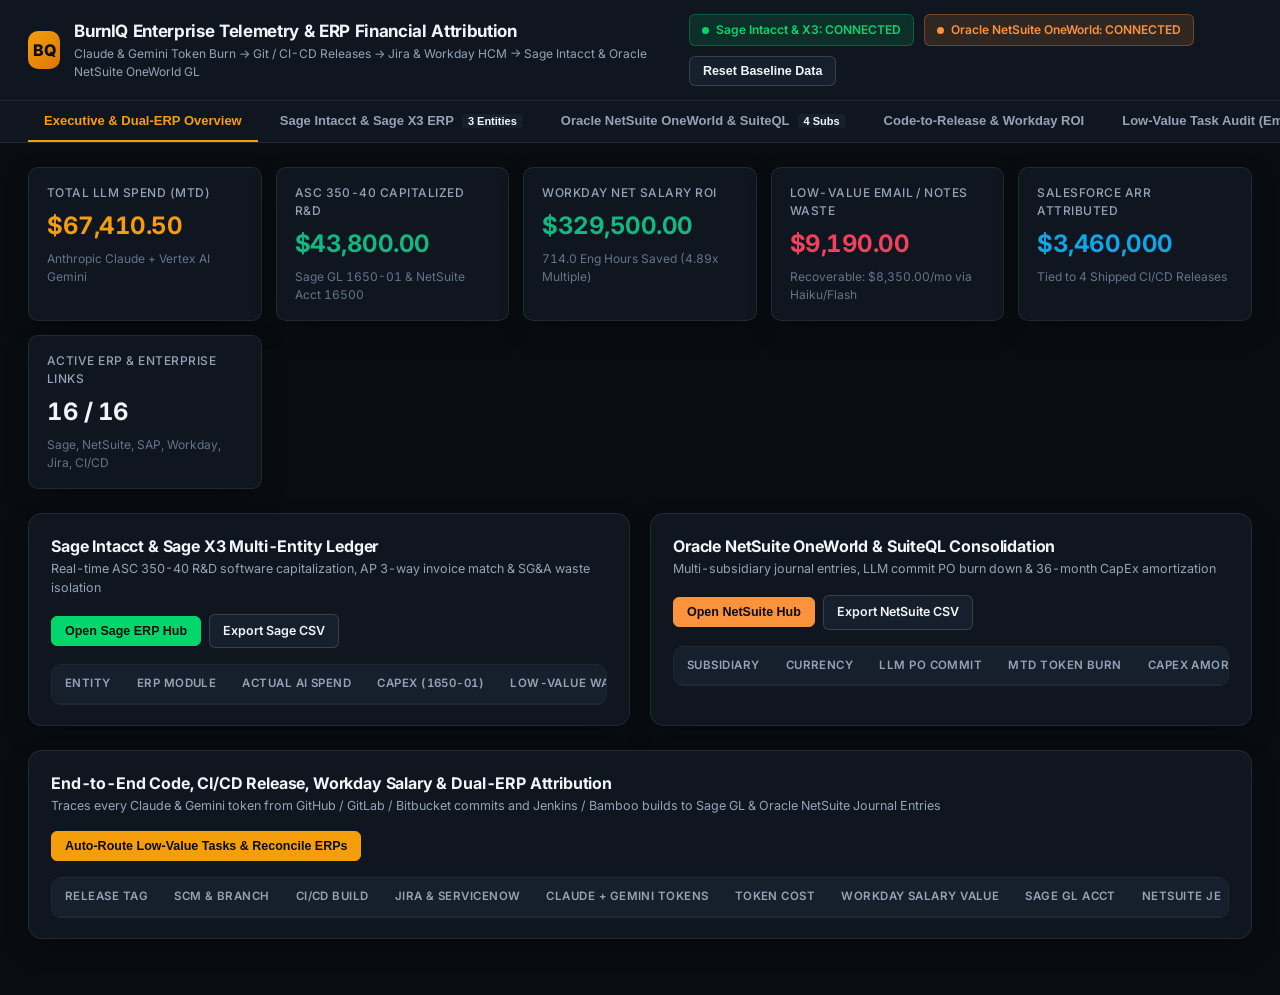
==== static/index.html @ abc9a446 "feat(erp): add Sage Intacct/X3 & Oracle NetSuite OneWorld/SuiteQL ERP integrations and BurnIQ teleme" ====
<!DOCTYPE html>
<html lang="en">
<head>
  <meta charset="UTF-8" />
  <meta name="viewport" content="width=device-width, initial-scale=1.0" />
  <title>BurnIQ — Enterprise LLM Telemetry, Sage &amp; Oracle NetSuite ERP &amp; Workday Salary ROI</title>
  <meta name="description" content="BurnIQ connects corporate Claude and Gemini token telemetry across GitHub, GitLab, Bitbucket, Jenkins, Bamboo, and Jira into Workday HCM compensation, Sage Intacct / Sage X3 General Ledger, Oracle NetSuite OneWorld SuiteQL, SAP, Salesforce, and Low-Value Task Auditing." />
  <link rel="stylesheet" href="/static/styles.css" />
</head>
<body>
  <div class="app-shell">
    <header class="top-header">
      <div class="brand-cluster">
        <div class="brand-mark" aria-hidden="true">BQ</div>
        <div class="brand-title-wrap">
          <h1>BurnIQ Enterprise Telemetry &amp; ERP Financial Attribution</h1>
          <div class="brand-subtitle">
            Claude &amp; Gemini Token Burn &rarr; Git / CI-CD Releases &rarr; Jira &amp; Workday HCM &rarr; Sage Intacct &amp; Oracle NetSuite OneWorld GL
          </div>
        </div>
      </div>
      <div class="header-badges">
        <span class="erp-pill sage" id="header-sage-pill">
          <span class="status-dot"></span>
          Sage Intacct &amp; X3: CONNECTED
        </span>
        <span class="erp-pill netsuite" id="header-netsuite-pill">
          <span class="status-dot"></span>
          Oracle NetSuite OneWorld: CONNECTED
        </span>
        <button class="btn" id="btn-reset-demo" type="button">Reset Baseline Data</button>
      </div>
    </header>

    <nav class="nav-bar" aria-label="Primary Platform Navigation">
      <button class="nav-tab active" id="nav-tab-overview" data-target="panel-overview" type="button">
        Executive &amp; Dual-ERP Overview
      </button>
      <button class="nav-tab" id="nav-tab-sage" data-target="panel-sage" type="button">
        Sage Intacct &amp; Sage X3 ERP <span class="tab-count" id="badge-sage-count">3 Entities</span>
      </button>
      <button class="nav-tab" id="nav-tab-netsuite" data-target="panel-netsuite" type="button">
        Oracle NetSuite OneWorld &amp; SuiteQL <span class="tab-count" id="badge-netsuite-count">4 Subs</span>
      </button>
      <button class="nav-tab" id="nav-tab-releases" data-target="panel-releases" type="button">
        Code-to-Release &amp; Workday ROI
      </button>
      <button class="nav-tab" id="nav-tab-audit" data-target="panel-audit" type="button">
        Low-Value Task Audit (Emails &amp; Notes)
      </button>
      <button class="nav-tab" id="nav-tab-connectors" data-target="panel-connectors" type="button">
        Enterprise Connectors &amp; CSV <span class="tab-count" id="badge-connectors-count">16</span>
      </button>
    </nav>

    <main class="main-container">
      <!-- KPI Strip -->
      <section class="kpi-grid" aria-label="Executive Financial and Telemetry KPIs">
        <div class="kpi-card">
          <div class="kpi-label">Total LLM Spend (MTD)</div>
          <div class="kpi-value amber" id="kpi-total-spend">$67,410.50</div>
          <div class="kpi-meta">Anthropic Claude + Vertex AI Gemini</div>
        </div>
        <div class="kpi-card">
          <div class="kpi-label">ASC 350-40 Capitalized R&amp;D</div>
          <div class="kpi-value emerald" id="kpi-capex-rd">$43,800.00</div>
          <div class="kpi-meta">Sage GL 1650-01 &amp; NetSuite Acct 16500</div>
        </div>
        <div class="kpi-card">
          <div class="kpi-label">Workday Net Salary ROI</div>
          <div class="kpi-value emerald" id="kpi-workday-roi">$329,500.00</div>
          <div class="kpi-meta"><span id="kpi-hours-saved">714.0</span> Eng Hours Saved (4.89x Multiple)</div>
        </div>
        <div class="kpi-card">
          <div class="kpi-label">Low-Value Email / Notes Waste</div>
          <div class="kpi-value rose" id="kpi-low-value-waste">$9,190.00</div>
          <div class="kpi-meta">Recoverable: <span id="kpi-recoverable-savings">$8,350.00</span>/mo via Haiku/Flash</div>
        </div>
        <div class="kpi-card">
          <div class="kpi-label">Salesforce ARR Attributed</div>
          <div class="kpi-value sky" id="kpi-salesforce-arr">$3,460,000</div>
          <div class="kpi-meta">Tied to 4 Shipped CI/CD Releases</div>
        </div>
        <div class="kpi-card">
          <div class="kpi-label">Active ERP &amp; Enterprise Links</div>
          <div class="kpi-value" id="kpi-connected-systems">16 / 16</div>
          <div class="kpi-meta">Sage, NetSuite, SAP, Workday, Jira, CI/CD</div>
        </div>
      </section>

      <!-- TAB 1: EXECUTIVE & DUAL-ERP OVERVIEW -->
      <section class="tab-panel active" id="panel-overview">
        <div class="grid-2col">
          <!-- Sage Summary Card -->
          <div class="panel-card">
            <div class="panel-header">
              <div>
                <h2>Sage Intacct &amp; Sage X3 Multi-Entity Ledger</h2>
                <p>Real-time ASC 350-40 R&amp;D software capitalization, AP 3-way invoice match &amp; SG&amp;A waste isolation</p>
              </div>
              <div class="btn-row">
                <button class="btn btn-sage" id="btn-goto-sage" type="button">Open Sage ERP Hub</button>
                <a class="btn" id="link-export-sage-overview" href="/api/export/sage" download="burniq_sage_export.csv">Export Sage CSV</a>
              </div>
            </div>
            <div class="table-wrap">
              <table>
                <thead>
                  <tr>
                    <th>Entity</th>
                    <th>ERP Module</th>
                    <th>Actual AI Spend</th>
                    <th>CapEx (1650-01)</th>
                    <th>Low-Value Waste</th>
                    <th>Workday ROI</th>
                  </tr>
                </thead>
                <tbody id="overview-sage-entities-tbody"></tbody>
              </table>
            </div>
          </div>

          <!-- Oracle NetSuite Summary Card -->
          <div class="panel-card">
            <div class="panel-header">
              <div>
                <h2>Oracle NetSuite OneWorld &amp; SuiteQL Consolidation</h2>
                <p>Multi-subsidiary journal entries, LLM commit PO burn down &amp; 36-month CapEx amortization</p>
              </div>
              <div class="btn-row">
                <button class="btn btn-netsuite" id="btn-goto-netsuite" type="button">Open NetSuite Hub</button>
                <a class="btn" id="link-export-netsuite-overview" href="/api/export/netsuite" download="burniq_netsuite_export.csv">Export NetSuite CSV</a>
              </div>
            </div>
            <div class="table-wrap">
              <table>
                <thead>
                  <tr>
                    <th>Subsidiary</th>
                    <th>Currency</th>
                    <th>LLM PO Commit</th>
                    <th>MTD Token Burn</th>
                    <th>CapEx Amortized</th>
                    <th>EBITDA Lift</th>
                  </tr>
                </thead>
                <tbody id="overview-netsuite-subs-tbody"></tbody>
              </table>
            </div>
          </div>
        </div>

        <!-- End-to-End Code-to-ERP Attribution Table -->
        <div class="panel-card">
          <div class="panel-header">
            <div>
              <h2>End-to-End Code, CI/CD Release, Workday Salary &amp; Dual-ERP Attribution</h2>
              <p>Traces every Claude &amp; Gemini token from GitHub / GitLab / Bitbucket commits and Jenkins / Bamboo builds to Sage GL &amp; Oracle NetSuite Journal Entries</p>
            </div>
            <div class="btn-row">
              <button class="btn btn-primary" id="btn-overview-optimize-waste" type="button">
                Auto-Route Low-Value Tasks &amp; Reconcile ERPs
              </button>
            </div>
          </div>
          <div class="table-wrap">
            <table>
              <thead>
                <tr>
                  <th>Release Tag</th>
                  <th>SCM &amp; Branch</th>
                  <th>CI/CD Build</th>
                  <th>Jira &amp; ServiceNow</th>
                  <th>Claude + Gemini Tokens</th>
                  <th>Token Cost</th>
                  <th>Workday Salary Value</th>
                  <th>Sage GL Acct</th>
                  <th>NetSuite JE</th>
                  <th>ROI</th>
                </tr>
              </thead>
              <tbody id="overview-releases-tbody"></tbody>
            </table>
          </div>
        </div>
      </section>

      <!-- TAB 2: SAGE INTACCT & SAGE X3 ERP HUB -->
      <section class="tab-panel" id="panel-sage">
        <div class="panel-card">
          <div class="panel-header">
            <div>
              <h2>Sage Intacct &amp; Sage X3 / 300 General Ledger &amp; Chart of Accounts</h2>
              <p>Company ID: <code class="mono">BURNIQ-CORP-US</code> &bull; Endpoint: <code class="mono">https://api.intacct.com/ia/api/v1/connection</code></p>
            </div>
            <div class="btn-row">
              <button class="btn btn-sage" id="btn-test-sage-conn" type="button">Test Sage Intacct Handshake</button>
              <a class="btn" id="btn-download-sage-csv" href="/api/export/sage" download="burniq_sage_gl_batches.csv">Download Sage Intacct GL Batch CSV</a>
            </div>
          </div>
          <div class="table-wrap">
            <table>
              <thead>
                <tr>
                  <th>Sage GL Account</th>
                  <th>Account Title</th>
                  <th>Type</th>
                  <th>Normal Bal</th>
                  <th>Department Dim</th>
                  <th>MTD Balance (USD)</th>
                  <th>YTD Balance (USD)</th>
                  <th>ASC 350-40 / Audit Rule</th>
                </tr>
              </thead>
              <tbody id="sage-gl-accounts-tbody"></tbody>
            </table>
          </div>
        </div>

        <!-- Create & Post Sage GL Batch Form -->
        <div class="panel-card">
          <div class="panel-header">
            <div>
              <h2>Post Automated Sage Intacct / Sage X3 GL Batch</h2>
              <p>Generate and post a balanced General Ledger batch from verified BurnIQ token &amp; Workday telemetry</p>
            </div>
          </div>
          <form id="form-sage-gl-batch" class="form-grid">
            <div class="form-field">
              <label for="sage-entity-select">Sage Entity</label>
              <select id="sage-entity-select" name="entity_id">
                <option value="E100">E100 — BurnIQ North America (Sage Intacct)</option>
                <option value="E200">E200 — BurnIQ EMEA Operations (Sage X3)</option>
                <option value="E300">E300 — BurnIQ APAC Pte Ltd (Sage 300)</option>
              </select>
            </div>
            <div class="form-field">
              <label for="sage-journal-select">Journal Symbol</label>
              <select id="sage-journal-select" name="journal_symbol">
                <option value="AIRD">AIRD — AI R&amp;D Software Capitalization</option>
                <option value="AIOP">AIOP — AI Engineering OpEx</option>
                <option value="SGAW">SGAW — SG&amp;A Low-Value Token Audit</option>
              </select>
            </div>
            <div class="form-field">
              <label for="sage-debit-select">Debit GL Account</label>
              <select id="sage-debit-select" name="debit_account">
                <option value="1650-01">1650-01 (CapEx Software R&amp;D)</option>
                <option value="6120-01">6120-01 (Production AI OpEx)</option>
                <option value="6120-02">6120-02 (Low-Value Email/Notes Waste)</option>
              </select>
            </div>
            <div class="form-field">
              <label for="sage-amount-input">Batch Amount (USD)</label>
              <input id="sage-amount-input" name="amount_usd" type="number" step="0.01" value="16450.00" required />
            </div>
            <div class="form-field">
              <label for="sage-project-input">Project / Release Dimension</label>
              <input id="sage-project-input" name="project_dim" type="text" value="REL-2026.11.4 / JIRA-EPIC-402" required />
            </div>
            <div class="form-field">
              <label for="sage-desc-input">Batch Memo / Audit Trail</label>
              <input id="sage-desc-input" name="description" type="text" value="ASC 350-40 Capitalization — Claude 3.7 Sonnet & Gemini 2.5 Pro" required />
            </div>
            <div class="form-field" style="justify-content: flex-end;">
              <label>&nbsp;</label>
              <button class="btn btn-sage" id="btn-submit-sage-batch" type="submit">Post Sage GL Batch</button>
            </div>
          </form>

          <div class="table-wrap">
            <table>
              <thead>
                <tr>
                  <th>Batch ID</th>
                  <th>Journal</th>
                  <th>Date</th>
                  <th>Entity</th>
                  <th>Debit / Credit</th>
                  <th>Amount (USD)</th>
                  <th>Department &amp; Release Dim</th>
                  <th>Status</th>
                  <th>Audit Trail</th>
                </tr>
              </thead>
              <tbody id="sage-batches-tbody"></tbody>
            </table>
          </div>
        </div>

        <!-- Sage AP Vendor Bills -->
        <div class="panel-card">
          <div class="panel-header">
            <div>
              <h2>Sage Accounts Payable (AP) — 3-Way Matched LLM Vendor Bills</h2>
              <p>Reconciles monthly Anthropic PBC &amp; Google Cloud Vertex AI invoices against granular developer token telemetry</p>
            </div>
          </div>
          <div class="table-wrap">
            <table>
              <thead>
                <tr>
                  <th>Bill ID</th>
                  <th>Vendor</th>
                  <th>Entity</th>
                  <th>Invoice Date</th>
                  <th>Billed Amount</th>
                  <th>Telemetry Verified</th>
                  <th>CapEx Eligible</th>
                  <th>Low-Value Waste</th>
                  <th>Match Status</th>
                </tr>
              </thead>
              <tbody id="sage-bills-tbody"></tbody>
            </table>
          </div>
        </div>
      </section>

      <!-- TAB 3: ORACLE NETSUITE ONEWORLD & SUITEQL HUB -->
      <section class="tab-panel" id="panel-netsuite">
        <div class="panel-card">
          <div class="panel-header">
            <div>
              <h2>Oracle NetSuite OneWorld Multi-Subsidiary Consolidation</h2>
              <p>Account ID: <code class="mono">TSTDRV2026991</code> &bull; SuiteTalk REST: <code class="mono">https://company.suitetalk.api.netsuite.com/services/rest/record/v1/connection</code></p>
            </div>
            <div class="btn-row">
              <button class="btn btn-netsuite" id="btn-test-netsuite-conn" type="button">Test NetSuite SuiteTalk Handshake</button>
              <a class="btn" id="btn-download-netsuite-csv" href="/api/export/netsuite" download="burniq_netsuite_journal_entries.csv">Download NetSuite Journal CSV</a>
            </div>
          </div>
          <div class="table-wrap">
            <table>
              <thead>
                <tr>
                  <th>Internal ID</th>
                  <th>OneWorld Subsidiary</th>
                  <th>Base Currency</th>
                  <th>Country</th>
                  <th>Annual LLM PO Commit</th>
                  <th>MTD Token Burn (USD)</th>
                  <th>MTD CapEx Amortization</th>
                  <th>Salesforce Attributed ARR</th>
                  <th>EBITDA Margin Lift</th>
                </tr>
              </thead>
              <tbody id="netsuite-subs-tbody"></tbody>
            </table>
          </div>
        </div>

        <!-- Interactive SuiteQL Query Runner -->
        <div class="panel-card">
          <div class="panel-header">
            <div>
              <h2>Oracle NetSuite SuiteQL Analytics Query Workbench</h2>
              <p>Execute live SuiteQL queries against NetSuite transactions, custom AI segments (<code class="mono">cseg_ai_provider</code>, <code class="mono">cseg_task_value_tier</code>), subsidiaries, and amortization schedules</p>
            </div>
            <div class="btn-row">
              <button class="btn suiteql-preset" id="btn-suiteql-je" data-query="SELECT tran_id, trandate, subsidiary, debit_account, credit_account, amount_usd, cseg_ai_provider, cseg_task_value_tier, linked_git_release FROM transaction WHERE type = 'Journal'" type="button">Journal Entries</button>
              <button class="btn suiteql-preset" id="btn-suiteql-subs" data-query="SELECT internal_id, name, currency, country, llm_po_commit_usd, mtd_token_burn_usd, arr_attributed_usd FROM subsidiary WHERE isinactive = 'F'" type="button">OneWorld Subsidiaries</button>
              <button class="btn suiteql-preset" id="btn-suiteql-po" data-query="SELECT po_number, vendor, subsidiary, total_commit_usd, consumed_ytd_usd, remaining_balance_usd, burn_utilization_pct FROM purchaseOrder" type="button">LLM Purchase Orders</button>
              <button class="btn suiteql-preset" id="btn-suiteql-amort" data-query="SELECT schedule_id, release_tag, subsidiary, capitalized_token_usd, capitalized_workday_labor_usd, monthly_amortization_usd FROM amortizationSchedule" type="button">Amortization Schedules</button>
            </div>
          </div>
          <div class="form-grid" style="grid-template-columns: 1fr auto;">
            <div class="form-field">
              <label for="suiteql-query-input">SuiteQL Query Statement</label>
              <input id="suiteql-query-input" class="mono" type="text" value="SELECT tran_id, trandate, subsidiary, debit_account, credit_account, amount_usd, cseg_ai_provider, cseg_task_value_tier, linked_git_release FROM transaction WHERE type = 'Journal'" />
            </div>
            <div class="form-field" style="justify-content: flex-end;">
              <label>&nbsp;</label>
              <button class="btn btn-netsuite" id="btn-run-suiteql" type="button">Execute SuiteQL</button>
            </div>
          </div>
          <div id="suiteql-meta-bar" style="font-size: 12px; color: var(--text-secondary);"></div>
          <div class="table-wrap">
            <table>
              <thead id="suiteql-results-thead"></thead>
              <tbody id="suiteql-results-tbody"></tbody>
            </table>
          </div>
        </div>

        <!-- Post NetSuite Journal Entry Form & Table -->
        <div class="panel-card">
          <div class="panel-header">
            <div>
              <h2>Post Oracle NetSuite OneWorld Journal Entry (<code class="mono">journalEntry</code>)</h2>
              <p>Create multi-subsidiary journal entries via SuiteTalk REST v1 with automated Jira Epic &amp; Git Release lineage</p>
            </div>
          </div>
          <form id="form-netsuite-je" class="form-grid">
            <div class="form-field">
              <label for="ns-subsidiary-select">OneWorld Subsidiary</label>
              <select id="ns-subsidiary-select" name="subsidiary">
                <option value="SUB-2 BurnIQ Technologies US Inc.">SUB-2 BurnIQ Technologies US Inc. (USD)</option>
                <option value="SUB-3 BurnIQ Europe Ltd. (UK)">SUB-3 BurnIQ Europe Ltd. (GBP)</option>
                <option value="SUB-4 BurnIQ DACH GmbH (Germany)">SUB-4 BurnIQ DACH GmbH (EUR)</option>
                <option value="SUB-1 BurnIQ Global Holdings Inc.">SUB-1 BurnIQ Global Holdings Inc. (Consolidated)</option>
              </select>
            </div>
            <div class="form-field">
              <label for="ns-debit-select">Debit Account</label>
              <select id="ns-debit-select" name="debit_account">
                <option value="16500 Capitalized Software R&D (Intangible Asset)">16500 Capitalized Software R&amp;D (CapEx)</option>
                <option value="61200 AI Compute & Engineering Payroll Clearing">61200 AI Compute &amp; Eng Clearing (OpEx)</option>
                <option value="68450 SG&A Non-Productive AI Token Waste">68450 SG&amp;A Non-Productive AI Waste</option>
              </select>
            </div>
            <div class="form-field">
              <label for="ns-provider-select">Custom Segment: AI Provider (<code class="mono">cseg_ai_provider</code>)</label>
              <select id="ns-provider-select" name="cseg_ai_provider">
                <option value="Anthropic Claude + Google Gemini">Anthropic Claude + Google Gemini</option>
                <option value="Anthropic Claude 3.7 Sonnet">Anthropic Claude 3.7 Sonnet</option>
                <option value="Google Vertex AI Gemini 2.5 Pro">Google Vertex AI Gemini 2.5 Pro</option>
              </select>
            </div>
            <div class="form-field">
              <label for="ns-tier-select">Custom Segment: Value Tier (<code class="mono">cseg_task_value_tier</code>)</label>
              <select id="ns-tier-select" name="cseg_task_value_tier">
                <option value="Tier 1: Production Release Code">Tier 1: Production Release Code</option>
                <option value="Tier 2: Architecture & PR Review">Tier 2: Architecture &amp; PR Review</option>
                <option value="Tier 3: Low-Value Email/Notes Waste">Tier 3: Low-Value Email/Notes Waste</option>
              </select>
            </div>
            <div class="form-field">
              <label for="ns-amount-input">Journal Amount (USD)</label>
              <input id="ns-amount-input" name="amount_usd" type="number" step="0.01" value="19850.00" required />
            </div>
            <div class="form-field">
              <label for="ns-memo-input">Memo</label>
              <input id="ns-memo-input" name="memo" type="text" value="SuiteTalk Automated CapEx Allocation — Release REL-2026.11.4" required />
            </div>
            <div class="form-field" style="justify-content: flex-end;">
              <label>&nbsp;</label>
              <button class="btn btn-netsuite" id="btn-submit-netsuite-je" type="submit">Post NetSuite Journal Entry</button>
            </div>
          </form>

          <div class="table-wrap">
            <table>
              <thead>
                <tr>
                  <th>Tran ID</th>
                  <th>Date</th>
                  <th>Subsidiary</th>
                  <th>Debit Account</th>
                  <th>Credit Account</th>
                  <th>Amount (USD)</th>
                  <th>AI Provider Segment</th>
                  <th>Task Value Tier</th>
                  <th>Linked Release &amp; Jira</th>
                  <th>Status</th>
                </tr>
              </thead>
              <tbody id="netsuite-je-tbody"></tbody>
            </table>
          </div>
        </div>

        <!-- NetSuite POs and Amortization Schedules -->
        <div class="grid-2col">
          <div class="panel-card">
            <div class="panel-header">
              <div>
                <h2>NetSuite LLM Commit Purchase Orders (<code class="mono">purchaseOrder</code>)</h2>
                <p>Annual cloud &amp; token commitment drawdown vs. productive code attribution</p>
              </div>
            </div>
            <div class="table-wrap">
              <table>
                <thead>
                  <tr>
                    <th>PO Number</th>
                    <th>Vendor</th>
                    <th>Total Commit</th>
                    <th>Consumed YTD</th>
                    <th>Remaining</th>
                    <th>Productive Code %</th>
                  </tr>
                </thead>
                <tbody id="netsuite-po-tbody"></tbody>
              </table>
            </div>
          </div>

          <div class="panel-card">
            <div class="panel-header">
              <div>
                <h2>NetSuite 36-Month R&amp;D CapEx Amortization Schedules</h2>
                <p>Intangible software asset schedules combining LLM token spend + Workday engineering labor</p>
              </div>
            </div>
            <div class="table-wrap">
              <table>
                <thead>
                  <tr>
                    <th>Schedule ID</th>
                    <th>Release Tag</th>
                    <th>Capitalized Tokens</th>
                    <th>Workday Labor</th>
                    <th>Total Asset</th>
                    <th>Monthly Amort</th>
                  </tr>
                </thead>
                <tbody id="netsuite-amort-tbody"></tbody>
              </table>
            </div>
          </div>
        </div>
      </section>

      <!-- TAB 4: CODE-TO-RELEASE & WORKDAY SALARY ROI -->
      <section class="tab-panel" id="panel-releases">
        <div class="panel-card">
          <div class="panel-header">
            <div>
              <h2>Workday HCM Employee Compensation &amp; AI Velocity ROI Ledger</h2>
              <p>Correlates loaded employee compensation from Workday (<code class="mono">company.workday.com/api/connection</code>) against shipped commits, CI/CD releases, and ERP cost centers</p>
            </div>
          </div>
          <div class="table-wrap">
            <table>
              <thead>
                <tr>
                  <th>Workday ID</th>
                  <th>Employee &amp; Role</th>
                  <th>Department</th>
                  <th>Sage Entity &amp; NetSuite Sub</th>
                  <th>Loaded Salary</th>
                  <th>Commits &amp; Releases</th>
                  <th>Token Spend</th>
                  <th>Low-Value Spend</th>
                  <th>Hours Saved</th>
                  <th>Salary Value Created</th>
                  <th>Net ROI %</th>
                  <th>Audit Status</th>
                </tr>
              </thead>
              <tbody id="workday-employees-tbody"></tbody>
            </table>
          </div>
        </div>
      </section>

      <!-- TAB 5: LOW-VALUE TASK AUDIT (EMAILS & NOTES) -->
      <section class="tab-panel" id="panel-audit">
        <div class="panel-card">
          <div class="panel-header">
            <div>
              <h2>Low-Value Task Auditor — Internal Emails, Meeting Notes &amp; Unlinked Ad-Hoc Prompts</h2>
              <p>Detects non-engineering prompts burning frontier models (Claude 3 Opus / Gemini 2.5 Pro) with zero git commits, and isolates waste into Sage GL <code class="mono">6120-02</code> &amp; NetSuite JE <code class="mono">JE-NS-9043</code></p>
            </div>
            <div class="btn-row">
              <button class="btn btn-primary" id="btn-apply-smart-routing" type="button">
                Apply Haiku / Flash Smart Routing &amp; Reconcile Sage + NetSuite GL
              </button>
            </div>
          </div>
          <div class="table-wrap">
            <table>
              <thead>
                <tr>
                  <th>Audit ID</th>
                  <th>Employee (Workday)</th>
                  <th>Department</th>
                  <th>Low-Value Task Category</th>
                  <th>Model Used</th>
                  <th>Recommended Model</th>
                  <th>Prompts</th>
                  <th>Current Cost</th>
                  <th>Routed Cost</th>
                  <th>Monthly Savings</th>
                  <th>Sage &amp; NetSuite Impact</th>
                  <th>Status</th>
                </tr>
              </thead>
              <tbody id="low-value-audit-tbody"></tbody>
            </table>
          </div>
        </div>
      </section>

      <!-- TAB 6: ENTERPRISE CONNECTORS & CSV INGESTION -->
      <section class="tab-panel" id="panel-connectors">
        <div class="panel-card">
          <div class="panel-header">
            <div>
              <h2>Connected Enterprise Ecosystem (16 Active Integrations)</h2>
              <p>Live connection status across Sage Intacct/X3, Oracle NetSuite OneWorld, SAP S/4HANA, Workday, Claude, Gemini, GitHub, GitLab, Bitbucket, Jenkins, Bamboo, Jira, ServiceNow, Zendesk, Salesforce &amp; Power BI</p>
            </div>
          </div>
          <div class="connector-grid" id="connectors-grid"></div>
        </div>

        <div class="panel-card">
          <div class="panel-header">
            <div>
              <h2>Enterprise CSV Batch Importer &amp; Financial Ledger Exporter</h2>
              <p>Import custom ERP Journal / GL Batch rows into Sage Intacct or Oracle NetSuite OneWorld, or export reconciled audit CSVs</p>
            </div>
            <div class="btn-row">
              <a class="btn btn-sage" href="/api/export/sage" download="burniq_sage_gl_batches.csv">Export Sage Intacct CSV</a>
              <a class="btn btn-netsuite" href="/api/export/netsuite" download="burniq_netsuite_journal_entries.csv">Export Oracle NetSuite CSV</a>
              <a class="btn" href="/api/export/releases" download="burniq_release_attribution.csv">Export Release ROI CSV</a>
            </div>
          </div>
          <form id="form-csv-import" class="form-grid" style="grid-template-columns: 220px 1fr auto;">
            <div class="form-field">
              <label for="csv-target-select">Target ERP Ledger</label>
              <select id="csv-target-select" name="target">
                <option value="sage">Sage Intacct / Sage X3 GL Batch</option>
                <option value="netsuite">Oracle NetSuite Journal Entry</option>
              </select>
            </div>
            <div class="form-field">
              <label for="csv-payload-input">CSV Payload (Header + Rows)</label>
              <input id="csv-payload-input" class="mono" type="text" value="BATCH_ID,ENTITY_ID,AMOUNT_USD,AUDIT_TRAIL&#10;BATCH-SAGE-CSV99,E100,11200.00,CSV Imported ASC 350-40 AI R&D Batch" />
            </div>
            <div class="form-field" style="justify-content: flex-end;">
              <label>&nbsp;</label>
              <button class="btn btn-primary" id="btn-import-csv" type="submit">Import CSV Batch</button>
            </div>
          </form>
        </div>
      </section>
    </main>

    <div class="toast-banner" id="toast-banner" role="status" aria-live="polite"></div>
  </div>

  <script src="/static/app.js"></script>
</body>
</html>
---- static/styles.css ----
/* BurnIQ Enterprise Telemetry, Sage & Oracle NetSuite ERP & Workday ROI Design System */
@import url('https://fonts.googleapis.com/css2?family=Inter:wght@400;500;600;700&family=JetBrains+Mono:wght@400;500;600&display=swap');

:root {
  --bg-base: #090d12;
  --bg-surface: #10161f;
  --bg-elevated: #161f2c;
  --bg-hover: #1c2737;
  --border-subtle: rgba(255, 255, 255, 0.08);
  --border-strong: rgba(255, 255, 255, 0.15);
  --text-primary: #f1f5f9;
  --text-secondary: #94a3b8;
  --text-muted: #64748b;
  --accent-amber: #f59e0b;
  --accent-amber-soft: rgba(245, 158, 11, 0.14);
  --accent-emerald: #10b981;
  --accent-emerald-soft: rgba(16, 185, 129, 0.14);
  --accent-sky: #0ea5e9;
  --accent-sky-soft: rgba(14, 165, 233, 0.14);
  --accent-rose: #f43f5e;
  --accent-rose-soft: rgba(244, 63, 94, 0.14);
  --sage-green: #00d66c;
  --sage-green-soft: rgba(0, 214, 108, 0.13);
  --netsuite-gold: #fb923c;
  --netsuite-gold-soft: rgba(251, 146, 60, 0.14);
  --radius-sm: 6px;
  --radius-md: 10px;
  --radius-lg: 14px;
  --shadow-card: 0 10px 28px -8px rgba(0, 0, 0, 0.55);
}

* {
  box-sizing: border-box;
  margin: 0;
  padding: 0;
}

body {
  font-family: 'Inter', -apple-system, BlinkMacSystemFont, sans-serif;
  background-color: var(--bg-base);
  color: var(--text-primary);
  line-height: 1.5;
  font-size: 14px;
  font-variant-numeric: tabular-nums;
  -webkit-font-smoothing: antialiased;
}

code, pre, .mono {
  font-family: 'JetBrains Mono', monospace;
}

.app-shell {
  min-height: 100vh;
  display: flex;
  flex-direction: column;
}

/* Top Header */
.top-header {
  background: var(--bg-surface);
  border-bottom: 1px solid var(--border-subtle);
  padding: 14px 28px;
  display: flex;
  align-items: center;
  justify-content: space-between;
  gap: 20px;
  position: sticky;
  top: 0;
  z-index: 40;
}

.brand-cluster {
  display: flex;
  align-items: center;
  gap: 14px;
}

.brand-mark {
  width: 38px;
  height: 38px;
  border-radius: var(--radius-md);
  background: linear-gradient(135deg, #f59e0b 0%, #d97706 100%);
  color: #090d12;
  font-weight: 800;
  font-size: 16px;
  display: flex;
  align-items: center;
  justify-content: center;
  letter-spacing: -0.03em;
}

.brand-title-wrap h1 {
  font-size: 17px;
  font-weight: 700;
  letter-spacing: -0.02em;
  color: var(--text-primary);
}

.brand-subtitle {
  font-size: 12px;
  color: var(--text-secondary);
}

.header-badges {
  display: flex;
  align-items: center;
  gap: 10px;
  flex-wrap: wrap;
}

.erp-pill {
  display: inline-flex;
  align-items: center;
  gap: 7px;
  padding: 6px 12px;
  border-radius: var(--radius-sm);
  font-size: 12px;
  font-weight: 600;
  border: 1px solid var(--border-subtle);
  background: var(--bg-elevated);
}

.erp-pill.sage {
  background: var(--sage-green-soft);
  color: var(--sage-green);
  border-color: rgba(0, 214, 108, 0.3);
}

.erp-pill.netsuite {
  background: var(--netsuite-gold-soft);
  color: var(--netsuite-gold);
  border-color: rgba(251, 146, 60, 0.3);
}

.status-dot {
  width: 7px;
  height: 7px;
  border-radius: 50%;
  background: currentColor;
}

/* Primary Navigation Tabs */
.nav-bar {
  background: var(--bg-surface);
  border-bottom: 1px solid var(--border-subtle);
  padding: 0 28px;
  display: flex;
  gap: 6px;
  overflow-x: auto;
}

.nav-tab {
  background: transparent;
  color: var(--text-secondary);
  border: none;
  border-bottom: 2px solid transparent;
  padding: 12px 16px;
  font-size: 13px;
  font-weight: 600;
  cursor: pointer;
  transition: color 0.15s ease, border-color 0.15s ease, background 0.15s ease;
  white-space: nowrap;
  display: inline-flex;
  align-items: center;
  gap: 8px;
}

.nav-tab:hover {
  color: var(--text-primary);
  background: rgba(255, 255, 255, 0.02);
}

.nav-tab.active {
  color: var(--accent-amber);
  border-bottom-color: var(--accent-amber);
}

.tab-count {
  font-size: 11px;
  padding: 1px 6px;
  border-radius: 4px;
  background: var(--bg-elevated);
  color: var(--text-primary);
}

/* Main Content Area */
.main-container {
  max-width: 1480px;
  width: 100%;
  margin: 0 auto;
  padding: 24px 28px 56px;
  display: flex;
  flex-direction: column;
  gap: 24px;
}

.tab-panel {
  display: none;
  flex-direction: column;
  gap: 24px;
}

.tab-panel.active {
  display: flex;
}

/* KPI Grid */
.kpi-grid {
  display: grid;
  grid-template-columns: repeat(auto-fit, minmax(215px, 1fr));
  gap: 14px;
}

.kpi-card {
  background: var(--bg-surface);
  border: 1px solid var(--border-subtle);
  border-radius: var(--radius-md);
  padding: 16px 18px;
  box-shadow: var(--shadow-card);
  display: flex;
  flex-direction: column;
  gap: 6px;
}

.kpi-label {
  font-size: 12px;
  font-weight: 500;
  color: var(--text-secondary);
  text-transform: uppercase;
  letter-spacing: 0.04em;
}

.kpi-value {
  font-size: 24px;
  font-weight: 700;
  letter-spacing: -0.02em;
  color: var(--text-primary);
}

.kpi-value.emerald { color: var(--accent-emerald); }
.kpi-value.amber { color: var(--accent-amber); }
.kpi-value.rose { color: var(--accent-rose); }
.kpi-value.sky { color: var(--accent-sky); }

.kpi-meta {
  font-size: 12px;
  color: var(--text-muted);
}

/* Section Cards & Dual Columns */
.grid-2col {
  display: grid;
  grid-template-columns: repeat(auto-fit, minmax(520px, 1fr));
  gap: 20px;
}

.panel-card {
  background: var(--bg-surface);
  border: 1px solid var(--border-subtle);
  border-radius: var(--radius-lg);
  padding: 20px 22px;
  box-shadow: var(--shadow-card);
  display: flex;
  flex-direction: column;
  gap: 16px;
}

.panel-header {
  display: flex;
  align-items: flex-start;
  justify-content: space-between;
  gap: 16px;
  flex-wrap: wrap;
}

.panel-header h2 {
  font-size: 16px;
  font-weight: 700;
  letter-spacing: -0.01em;
  color: var(--text-primary);
}

.panel-header p {
  font-size: 12.5px;
  color: var(--text-secondary);
  margin-top: 2px;
}

.btn-row {
  display: flex;
  align-items: center;
  gap: 8px;
  flex-wrap: wrap;
}

.btn {
  background: var(--bg-elevated);
  color: var(--text-primary);
  border: 1px solid var(--border-strong);
  border-radius: var(--radius-sm);
  padding: 7px 13px;
  font-size: 12.5px;
  font-weight: 600;
  cursor: pointer;
  transition: background 0.15s ease, transform 0.1s ease;
  display: inline-flex;
  align-items: center;
  gap: 6px;
  text-decoration: none;
}

.btn:hover {
  background: var(--bg-hover);
}

.btn:active {
  transform: translateY(1px);
}

.btn-primary {
  background: var(--accent-amber);
  color: #090d12;
  border-color: var(--accent-amber);
}

.btn-primary:hover {
  background: #fbbf24;
}

.btn-sage {
  background: var(--sage-green);
  color: #06130c;
  border-color: var(--sage-green);
}

.btn-sage:hover {
  background: #22e584;
}

.btn-netsuite {
  background: var(--netsuite-gold);
  color: #090d12;
  border-color: var(--netsuite-gold);
}

.btn-netsuite:hover {
  background: #fdba74;
}

/* Tables */
.table-wrap {
  width: 100%;
  overflow-x: auto;
  border: 1px solid var(--border-subtle);
  border-radius: var(--radius-md);
}

table {
  width: 100%;
  border-collapse: collapse;
  text-align: left;
  font-size: 13px;
}

thead th {
  background: var(--bg-elevated);
  color: var(--text-secondary);
  font-weight: 600;
  font-size: 11.5px;
  text-transform: uppercase;
  letter-spacing: 0.04em;
  padding: 10px 13px;
  border-bottom: 1px solid var(--border-subtle);
  white-space: nowrap;
}

tbody td {
  padding: 11px 13px;
  border-bottom: 1px solid var(--border-subtle);
  color: var(--text-primary);
  vertical-align: middle;
}

tbody tr:last-child td {
  border-bottom: none;
}

tbody tr:hover {
  background: rgba(255, 255, 255, 0.02);
}

/* Badges */
.badge {
  display: inline-flex;
  align-items: center;
  padding: 3px 8px;
  border-radius: 4px;
  font-size: 11.5px;
  font-weight: 600;
  white-space: nowrap;
}

.badge-success {
  background: var(--accent-emerald-soft);
  color: var(--accent-emerald);
}

.badge-amber {
  background: var(--accent-amber-soft);
  color: var(--accent-amber);
}

.badge-danger {
  background: var(--accent-rose-soft);
  color: var(--accent-rose);
}

.badge-sky {
  background: var(--accent-sky-soft);
  color: var(--accent-sky);
}

/* Forms & Interactive Controls */
.form-grid {
  display: grid;
  grid-template-columns: repeat(auto-fit, minmax(190px, 1fr));
  gap: 12px;
  background: var(--bg-elevated);
  padding: 16px;
  border-radius: var(--radius-md);
  border: 1px solid var(--border-subtle);
}

.form-field {
  display: flex;
  flex-direction: column;
  gap: 5px;
}

.form-field label {
  font-size: 11.5px;
  font-weight: 600;
  color: var(--text-secondary);
}

.form-field input,
.form-field select,
.form-field textarea {
  background: var(--bg-base);
  color: var(--text-primary);
  border: 1px solid var(--border-strong);
  border-radius: var(--radius-sm);
  padding: 8px 10px;
  font-size: 13px;
  font-family: inherit;
}

.form-field input:focus,
.form-field select:focus,
.form-field textarea:focus {
  outline: none;
  border-color: var(--accent-amber);
}

/* Connector Cards Grid */
.connector-grid {
  display: grid;
  grid-template-columns: repeat(auto-fill, minmax(310px, 1fr));
  gap: 14px;
}

.connector-card {
  background: var(--bg-elevated);
  border: 1px solid var(--border-subtle);
  border-radius: var(--radius-md);
  padding: 16px;
  display: flex;
  flex-direction: column;
  justify-content: space-between;
  gap: 12px;
}

.connector-top {
  display: flex;
  justify-content: space-between;
  align-items: flex-start;
  gap: 10px;
}

.connector-name {
  font-weight: 700;
  font-size: 14px;
  color: var(--text-primary);
}

.connector-cat {
  font-size: 11.5px;
  color: var(--text-secondary);
}

.connector-desc {
  font-size: 12.5px;
  color: var(--text-secondary);
}

.connector-meta {
  font-size: 11.5px;
  color: var(--text-muted);
  display: flex;
  justify-content: space-between;
  align-items: center;
  border-top: 1px solid var(--border-subtle);
  padding-top: 10px;
}

/* Toast Notification */
.toast-banner {
  position: fixed;
  bottom: 24px;
  right: 24px;
  background: var(--bg-elevated);
  border: 1px solid var(--accent-emerald);
  color: var(--text-primary);
  padding: 12px 18px;
  border-radius: var(--radius-md);
  box-shadow: var(--shadow-card);
  font-size: 13px;
  font-weight: 500;
  z-index: 100;
  display: none;
}

.toast-banner.visible {
  display: block;
}

@media (max-width: 768px) {
  .top-header, .nav-bar, .main-container {
    padding-left: 16px;
    padding-right: 16px;
  }
  .grid-2col {
    grid-template-columns: 1fr;
  }
}
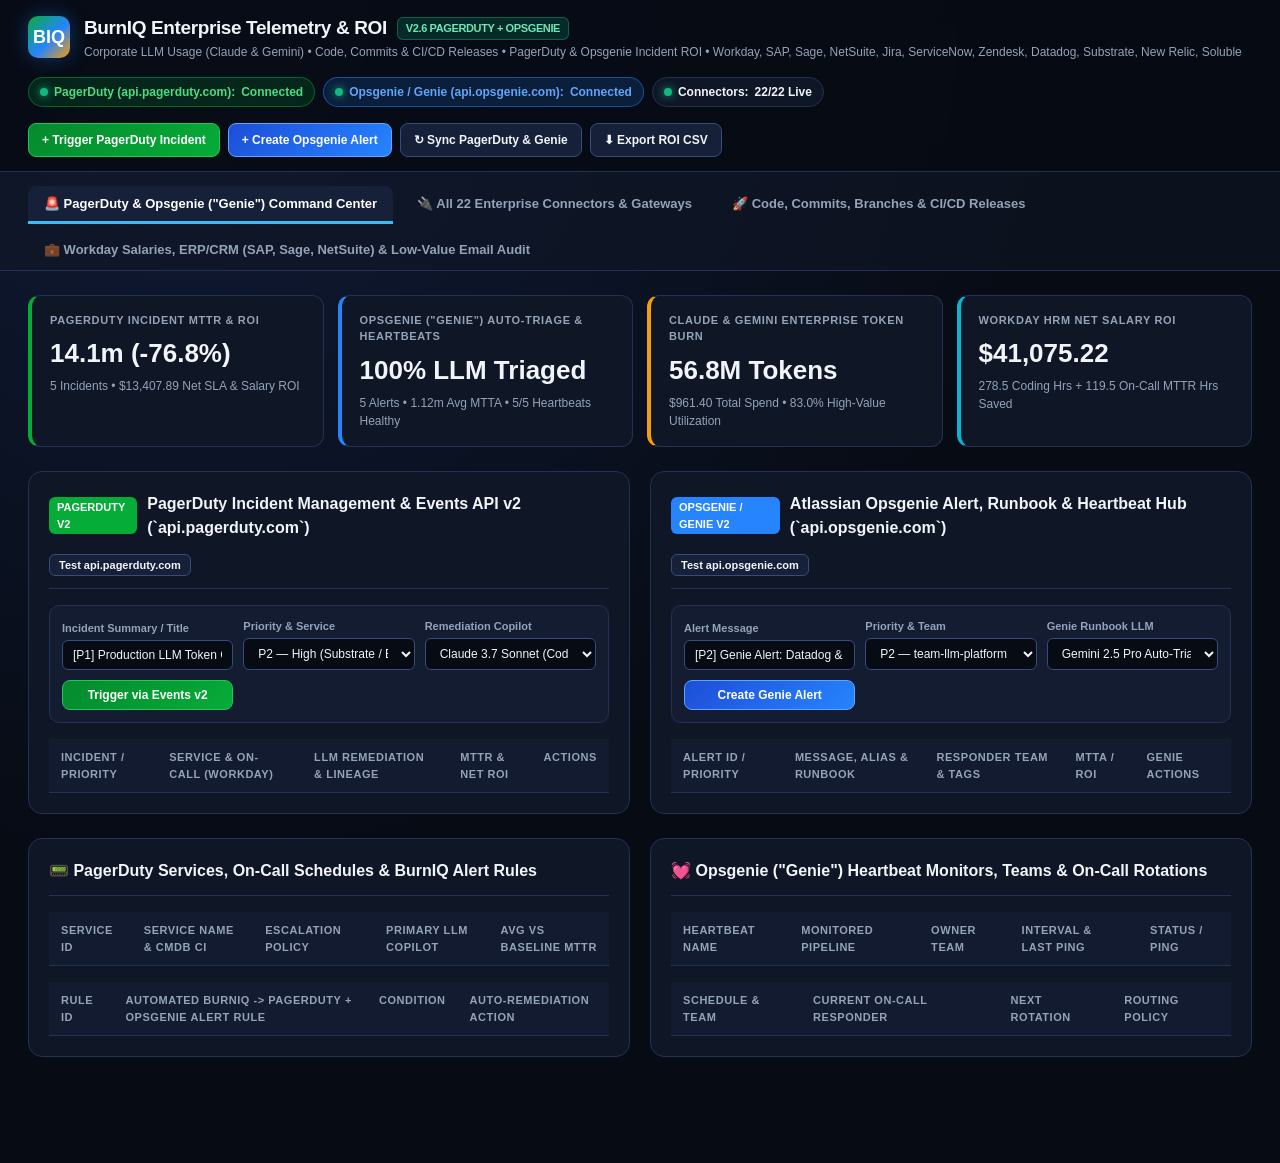
==== commit 25ede561: "feat(incidents): add PagerDuty & Opsgenie (Genie) incident response, schedules, heartbeats, and LLM " ====
--- a/static/index.html
+++ b/static/index.html
@@ -3,634 +3,1271 @@
 <head>
   <meta charset="UTF-8" />
   <meta name="viewport" content="width=device-width, initial-scale=1.0" />
-  <title>BurnIQ — Enterprise LLM Telemetry, Sage &amp; Oracle NetSuite ERP &amp; Workday Salary ROI</title>
-  <meta name="description" content="BurnIQ connects corporate Claude and Gemini token telemetry across GitHub, GitLab, Bitbucket, Jenkins, Bamboo, and Jira into Workday HCM compensation, Sage Intacct / Sage X3 General Ledger, Oracle NetSuite OneWorld SuiteQL, SAP, Salesforce, and Low-Value Task Auditing." />
-  <link rel="stylesheet" href="/static/styles.css" />
+  <title>BurnIQ — Enterprise LLM Telemetry, PagerDuty & Opsgenie ROI Platform</title>
+  <style>
+    :root {
+      --bg-base: #070b14;
+      --bg-surface: #0f1626;
+      --bg-elevated: #162038;
+      --bg-glass: rgba(22, 32, 56, 0.78);
+      --border: #233253;
+      --border-bright: #354c7c;
+      --text-primary: #f1f5f9;
+      --text-secondary: #94a3b8;
+      --text-muted: #64748b;
+      --pd-green: #06ac38;
+      --pd-green-soft: rgba(6, 172, 56, 0.16);
+      --og-blue: #2684ff;
+      --og-blue-soft: rgba(38, 132, 255, 0.16);
+      --claude-amber: #f59e0b;
+      --gemini-cyan: #06b6d4;
+      --danger: #ef4444;
+      --warning: #f97316;
+      --success: #10b981;
+      --purple: #8b5cf6;
+    }
+
+    * {
+      box-sizing: border-box;
+      margin: 0;
+      padding: 0;
+    }
+
+    body {
+      background: radial-gradient(circle at 15% 0%, #101c38 0%, var(--bg-base) 55%);
+      color: var(--text-primary);
+      font-family: 'Inter', -apple-system, BlinkMacSystemFont, "Segoe UI", Roboto, sans-serif;
+      line-height: 1.5;
+      min-height: 100vh;
+    }
+
+    /* Top Header */
+    .topbar {
+      position: sticky;
+      top: 0;
+      z-index: 50;
+      background: rgba(7, 11, 20, 0.92);
+      backdrop-filter: blur(14px);
+      border-bottom: 1px solid var(--border);
+      padding: 14px 28px;
+      display: flex;
+      flex-wrap: wrap;
+      align-items: center;
+      justify-content: space-between;
+      gap: 16px;
+    }
+
+    .brand {
+      display: flex;
+      align-items: center;
+      gap: 14px;
+    }
+
+    .brand-logo {
+      width: 42px;
+      height: 42px;
+      border-radius: 10px;
+      background: linear-gradient(135deg, #06ac38 0%, #2684ff 55%, #f59e0b 100%);
+      display: flex;
+      align-items: center;
+      justify-content: center;
+      font-weight: 800;
+      font-size: 18px;
+      color: #fff;
+      box-shadow: 0 0 20px rgba(38, 132, 255, 0.35);
+    }
+
+    .brand-title h1 {
+      font-size: 19px;
+      font-weight: 800;
+      letter-spacing: -0.02em;
+      display: flex;
+      align-items: center;
+      gap: 10px;
+    }
+
+    .brand-title p {
+      font-size: 12px;
+      color: var(--text-secondary);
+    }
+
+    .status-pills {
+      display: flex;
+      flex-wrap: wrap;
+      align-items: center;
+      gap: 8px;
+    }
+
+    .pill {
+      display: inline-flex;
+      align-items: center;
+      gap: 6px;
+      padding: 5px 11px;
+      border-radius: 999px;
+      font-size: 12px;
+      font-weight: 600;
+      border: 1px solid var(--border);
+      background: var(--bg-surface);
+    }
+
+    .pill.pd {
+      border-color: rgba(6, 172, 56, 0.5);
+      background: var(--pd-green-soft);
+      color: #4ade80;
+    }
+
+    .pill.og {
+      border-color: rgba(38, 132, 255, 0.5);
+      background: var(--og-blue-soft);
+      color: #60a5fa;
+    }
+
+    .dot {
+      width: 8px;
+      height: 8px;
+      border-radius: 50%;
+      background: var(--success);
+      box-shadow: 0 0 8px var(--success);
+    }
+
+    .top-actions {
+      display: flex;
+      flex-wrap: wrap;
+      gap: 8px;
+    }
+
+    button, .btn {
+      cursor: pointer;
+      border: 1px solid var(--border-bright);
+      background: var(--bg-elevated);
+      color: var(--text-primary);
+      padding: 7px 13px;
+      border-radius: 8px;
+      font-size: 12px;
+      font-weight: 600;
+      transition: all 0.15s ease;
+      display: inline-flex;
+      align-items: center;
+      gap: 6px;
+      text-decoration: none;
+    }
+
+    button:hover, .btn:hover {
+      border-color: #60a5fa;
+      transform: translateY(-1px);
+    }
+
+    .btn-pd {
+      background: linear-gradient(135deg, #058a2d, #06ac38);
+      border-color: #22c55e;
+      color: #fff;
+    }
+
+    .btn-og {
+      background: linear-gradient(135deg, #1d4ed8, #2684ff);
+      border-color: #60a5fa;
+      color: #fff;
+    }
+
+    .btn-sm {
+      padding: 4px 9px;
+      font-size: 11px;
+      border-radius: 6px;
+    }
+
+    /* Navigation Tabs */
+    .nav-tabs {
+      display: flex;
+      flex-wrap: wrap;
+      gap: 8px;
+      padding: 14px 28px 0;
+      border-bottom: 1px solid var(--border);
+      background: rgba(15, 22, 38, 0.6);
+    }
+
+    .tab-btn {
+      background: transparent;
+      border: none;
+      border-bottom: 3px solid transparent;
+      border-radius: 8px 8px 0 0;
+      padding: 10px 16px;
+      color: var(--text-secondary);
+      font-size: 13px;
+      font-weight: 600;
+    }
+
+    .tab-btn:hover {
+      color: var(--text-primary);
+      transform: none;
+    }
+
+    .tab-btn.active {
+      color: #fff;
+      background: var(--bg-elevated);
+      border-bottom-color: #38bdf8;
+    }
+
+    .container {
+      max-width: 1600px;
+      margin: 0 auto;
+      padding: 24px 28px 60px;
+    }
+
+    /* KPI Strip */
+    .kpi-grid {
+      display: grid;
+      grid-template-columns: repeat(auto-fit, minmax(220px, 1fr));
+      gap: 14px;
+      margin-bottom: 24px;
+    }
+
+    .kpi-card {
+      background: var(--bg-surface);
+      border: 1px solid var(--border);
+      border-radius: 12px;
+      padding: 16px 18px;
+      position: relative;
+      overflow: hidden;
+    }
+
+    .kpi-card.pd-accent {
+      border-left: 4px solid var(--pd-green);
+    }
+
+    .kpi-card.og-accent {
+      border-left: 4px solid var(--og-blue);
+    }
+
+    .kpi-card.llm-accent {
+      border-left: 4px solid var(--claude-amber);
+    }
+
+    .kpi-card.roi-accent {
+      border-left: 4px solid var(--gemini-cyan);
+    }
+
+    .kpi-label {
+      font-size: 11px;
+      text-transform: uppercase;
+      letter-spacing: 0.06em;
+      color: var(--text-secondary);
+      font-weight: 700;
+    }
+
+    .kpi-value {
+      font-size: 26px;
+      font-weight: 800;
+      margin: 6px 0 4px;
+      font-variant-numeric: tabular-nums;
+    }
+
+    .kpi-sub {
+      font-size: 12px;
+      color: var(--text-secondary);
+    }
+
+    /* Dual Grid for PagerDuty & Opsgenie */
+    .dual-grid {
+      display: grid;
+      grid-template-columns: 1fr 1fr;
+      gap: 20px;
+      margin-bottom: 24px;
+    }
+
+    @media (max-width: 1200px) {
+      .dual-grid {
+        grid-template-columns: 1fr;
+      }
+    }
+
+    .panel {
+      background: var(--bg-surface);
+      border: 1px solid var(--border);
+      border-radius: 14px;
+      padding: 20px;
+      margin-bottom: 22px;
+    }
+
+    .panel-header {
+      display: flex;
+      flex-wrap: wrap;
+      align-items: center;
+      justify-content: space-between;
+      gap: 12px;
+      margin-bottom: 16px;
+      padding-bottom: 12px;
+      border-bottom: 1px solid var(--border);
+    }
+
+    .panel-title {
+      display: flex;
+      align-items: center;
+      gap: 10px;
+      font-size: 16px;
+      font-weight: 700;
+    }
+
+    .badge {
+      display: inline-flex;
+      align-items: center;
+      padding: 2px 8px;
+      border-radius: 6px;
+      font-size: 11px;
+      font-weight: 700;
+      text-transform: uppercase;
+    }
+
+    .badge-p1, .badge-critical, .badge-triggered, .badge-open {
+      background: rgba(239, 68, 68, 0.2);
+      color: #fca5a5;
+      border: 1px solid rgba(239, 68, 68, 0.45);
+    }
+
+    .badge-p2, .badge-warning, .badge-acknowledged, .badge-acked {
+      background: rgba(245, 158, 11, 0.2);
+      color: #fcd34d;
+      border: 1px solid rgba(245, 158, 11, 0.45);
+    }
+
+    .badge-p3, .badge-snoozed {
+      background: rgba(56, 189, 248, 0.2);
+      color: #7dd3fc;
+      border: 1px solid rgba(56, 189, 248, 0.45);
+    }
+
+    .badge-resolved, .badge-closed, .badge-healthy, .badge-connected {
+      background: rgba(16, 185, 129, 0.18);
+      color: #6ee7b7;
+      border: 1px solid rgba(16, 185, 129, 0.4);
+    }
+
+    .badge-claude {
+      background: rgba(245, 158, 11, 0.18);
+      color: #fbbf24;
+      border: 1px solid rgba(245, 158, 11, 0.4);
+    }
+
+    .badge-gemini {
+      background: rgba(6, 182, 212, 0.18);
+      color: #22d3ee;
+      border: 1px solid rgba(6, 182, 212, 0.4);
+    }
+
+    /* Tables */
+    .table-wrap {
+      overflow-x: auto;
+    }
+
+    table {
+      width: 100%;
+      border-collapse: collapse;
+      font-size: 12.5px;
+    }
+
+    th, td {
+      text-align: left;
+      padding: 10px 12px;
+      border-bottom: 1px solid var(--border);
+      vertical-align: top;
+    }
+
+    th {
+      color: var(--text-secondary);
+      font-size: 11px;
+      text-transform: uppercase;
+      letter-spacing: 0.05em;
+      background: rgba(22, 32, 56, 0.5);
+    }
+
+    tr:hover td {
+      background: rgba(38, 132, 255, 0.04);
+    }
+
+    /* Inline Form Bar */
+    .form-bar {
+      display: grid;
+      grid-template-columns: repeat(auto-fit, minmax(160px, 1fr));
+      gap: 10px;
+      background: rgba(22, 32, 56, 0.65);
+      border: 1px solid var(--border);
+      border-radius: 10px;
+      padding: 12px;
+      margin-bottom: 16px;
+      align-items: end;
+    }
+
+    .form-group label {
+      display: block;
+      font-size: 11px;
+      color: var(--text-secondary);
+      margin-bottom: 4px;
+      font-weight: 600;
+    }
+
+    .form-group input, .form-group select, .form-group textarea {
+      width: 100%;
+      background: var(--bg-base);
+      border: 1px solid var(--border-bright);
+      color: var(--text-primary);
+      padding: 7px 10px;
+      border-radius: 6px;
+      font-size: 12px;
+    }
+
+    /* Connectors Grid */
+    .connector-grid {
+      display: grid;
+      grid-template-columns: repeat(auto-fill, minmax(290px, 1fr));
+      gap: 14px;
+    }
+
+    .connector-card {
+      background: var(--bg-elevated);
+      border: 1px solid var(--border);
+      border-radius: 10px;
+      padding: 14px;
+      display: flex;
+      flex-direction: column;
+      justify-content: space-between;
+      gap: 10px;
+    }
+
+    .connector-card.highlight-pd {
+      border-color: var(--pd-green);
+      box-shadow: 0 0 16px rgba(6, 172, 56, 0.14);
+    }
+
+    .connector-card.highlight-og {
+      border-color: var(--og-blue);
+      box-shadow: 0 0 16px rgba(38, 132, 255, 0.14);
+    }
+
+    .mono {
+      font-family: ui-monospace, SFMono-Regular, Menlo, Monaco, Consolas, monospace;
+      font-size: 11.5px;
+    }
+
+    .toast {
+      position: fixed;
+      bottom: 22px;
+      right: 22px;
+      background: #0f172a;
+      border: 1px solid #38bdf8;
+      color: #f8fafc;
+      padding: 12px 18px;
+      border-radius: 10px;
+      font-size: 13px;
+      font-weight: 600;
+      box-shadow: 0 10px 30px rgba(0,0,0,0.5);
+      display: none;
+      z-index: 100;
+    }
+
+    .tab-section {
+      display: none;
+    }
+
+    .tab-section.active {
+      display: block;
+    }
+  </style>
 </head>
 <body>
-  <div class="app-shell">
-    <header class="top-header">
-      <div class="brand-cluster">
-        <div class="brand-mark" aria-hidden="true">BQ</div>
-        <div class="brand-title-wrap">
-          <h1>BurnIQ Enterprise Telemetry &amp; ERP Financial Attribution</h1>
-          <div class="brand-subtitle">
-            Claude &amp; Gemini Token Burn &rarr; Git / CI-CD Releases &rarr; Jira &amp; Workday HCM &rarr; Sage Intacct &amp; Oracle NetSuite OneWorld GL
-          </div>
-        </div>
+
+  <!-- TOP COMMAND BAR -->
+  <header class="topbar">
+    <div class="brand">
+      <div class="brand-logo">BIQ</div>
+      <div class="brand-title">
+        <h1>
+          BurnIQ Enterprise Telemetry & ROI
+          <span class="badge badge-connected">v2.6 PagerDuty + Opsgenie</span>
+        </h1>
+        <p>Corporate LLM Usage (Claude & Gemini) • Code, Commits & CI/CD Releases • PagerDuty & Opsgenie Incident ROI • Workday, SAP, Sage, NetSuite, Jira, ServiceNow, Zendesk, Datadog, Substrate, New Relic, Soluble</p>
       </div>
-      <div class="header-badges">
-        <span class="erp-pill sage" id="header-sage-pill">
-          <span class="status-dot"></span>
-          Sage Intacct &amp; X3: CONNECTED
-        </span>
-        <span class="erp-pill netsuite" id="header-netsuite-pill">
-          <span class="status-dot"></span>
-          Oracle NetSuite OneWorld: CONNECTED
-        </span>
-        <button class="btn" id="btn-reset-demo" type="button">Reset Baseline Data</button>
+    </div>
+
+    <div class="status-pills">
+      <span class="pill pd" id="pill-pagerduty">
+        <span class="dot"></span>
+        PagerDuty (api.pagerduty.com): <strong id="pd-pill-text">Connected</strong>
+      </span>
+      <span class="pill og" id="pill-opsgenie">
+        <span class="dot"></span>
+        Opsgenie / Genie (api.opsgenie.com): <strong id="og-pill-text">Connected</strong>
+      </span>
+      <span class="pill">
+        <span class="dot"></span>
+        Connectors: <strong id="connectors-pill-count">22/22 Live</strong>
+      </span>
+    </div>
+
+    <div class="top-actions">
+      <button class="btn-pd" onclick="quickTriggerPagerDuty()">+ Trigger PagerDuty Incident</button>
+      <button class="btn-og" onclick="quickCreateOpsgenieAlert()">+ Create Opsgenie Alert</button>
+      <button onclick="syncAllSystems()">↻ Sync PagerDuty & Genie</button>
+      <a class="btn" href="/api/csv/export" download="burniq_pagerduty_opsgenie_roi.csv">⬇ Export ROI CSV</a>
+    </div>
+  </header>
+
+  <!-- NAVIGATION TABS -->
+  <nav class="nav-tabs" id="main-tabs">
+    <button class="tab-btn active" data-tab="tab-pd-genie" onclick="switchTab('tab-pd-genie')">
+      🚨 PagerDuty & Opsgenie ("Genie") Command Center
+    </button>
+    <button class="tab-btn" data-tab="tab-connectors" onclick="switchTab('tab-connectors')">
+      🔌 All 22 Enterprise Connectors & Gateways
+    </button>
+    <button class="tab-btn" data-tab="tab-cicd-code" onclick="switchTab('tab-cicd-code')">
+      🚀 Code, Commits, Branches & CI/CD Releases
+    </button>
+    <button class="tab-btn" data-tab="tab-workday-erp" onclick="switchTab('tab-workday-erp')">
+      💼 Workday Salaries, ERP/CRM (SAP, Sage, NetSuite) & Low-Value Email Audit
+    </button>
+  </nav>
+
+  <main class="container">
+    <!-- EXECUTIVE KPI STRIP (Always Visible) -->
+    <section class="kpi-grid">
+      <div class="kpi-card pd-accent">
+        <div class="kpi-label">PagerDuty Incident MTTR & ROI</div>
+        <div class="kpi-value" id="kpi-pd-mttr">14.1m (-76.8%)</div>
+        <div class="kpi-sub" id="kpi-pd-sub">5 Incidents • $13,407.89 Net SLA & Salary ROI</div>
       </div>
-    </header>
-
-    <nav class="nav-bar" aria-label="Primary Platform Navigation">
-      <button class="nav-tab active" id="nav-tab-overview" data-target="panel-overview" type="button">
-        Executive &amp; Dual-ERP Overview
-      </button>
-      <button class="nav-tab" id="nav-tab-sage" data-target="panel-sage" type="button">
-        Sage Intacct &amp; Sage X3 ERP <span class="tab-count" id="badge-sage-count">3 Entities</span>
-      </button>
-      <button class="nav-tab" id="nav-tab-netsuite" data-target="panel-netsuite" type="button">
-        Oracle NetSuite OneWorld &amp; SuiteQL <span class="tab-count" id="badge-netsuite-count">4 Subs</span>
-      </button>
-      <button class="nav-tab" id="nav-tab-releases" data-target="panel-releases" type="button">
-        Code-to-Release &amp; Workday ROI
-      </button>
-      <button class="nav-tab" id="nav-tab-audit" data-target="panel-audit" type="button">
-        Low-Value Task Audit (Emails &amp; Notes)
-      </button>
-      <button class="nav-tab" id="nav-tab-connectors" data-target="panel-connectors" type="button">
-        Enterprise Connectors &amp; CSV <span class="tab-count" id="badge-connectors-count">16</span>
-      </button>
-    </nav>
-
-    <main class="main-container">
-      <!-- KPI Strip -->
-      <section class="kpi-grid" aria-label="Executive Financial and Telemetry KPIs">
-        <div class="kpi-card">
-          <div class="kpi-label">Total LLM Spend (MTD)</div>
-          <div class="kpi-value amber" id="kpi-total-spend">$67,410.50</div>
-          <div class="kpi-meta">Anthropic Claude + Vertex AI Gemini</div>
-        </div>
-        <div class="kpi-card">
-          <div class="kpi-label">ASC 350-40 Capitalized R&amp;D</div>
-          <div class="kpi-value emerald" id="kpi-capex-rd">$43,800.00</div>
-          <div class="kpi-meta">Sage GL 1650-01 &amp; NetSuite Acct 16500</div>
-        </div>
-        <div class="kpi-card">
-          <div class="kpi-label">Workday Net Salary ROI</div>
-          <div class="kpi-value emerald" id="kpi-workday-roi">$329,500.00</div>
-          <div class="kpi-meta"><span id="kpi-hours-saved">714.0</span> Eng Hours Saved (4.89x Multiple)</div>
-        </div>
-        <div class="kpi-card">
-          <div class="kpi-label">Low-Value Email / Notes Waste</div>
-          <div class="kpi-value rose" id="kpi-low-value-waste">$9,190.00</div>
-          <div class="kpi-meta">Recoverable: <span id="kpi-recoverable-savings">$8,350.00</span>/mo via Haiku/Flash</div>
-        </div>
-        <div class="kpi-card">
-          <div class="kpi-label">Salesforce ARR Attributed</div>
-          <div class="kpi-value sky" id="kpi-salesforce-arr">$3,460,000</div>
-          <div class="kpi-meta">Tied to 4 Shipped CI/CD Releases</div>
-        </div>
-        <div class="kpi-card">
-          <div class="kpi-label">Active ERP &amp; Enterprise Links</div>
-          <div class="kpi-value" id="kpi-connected-systems">16 / 16</div>
-          <div class="kpi-meta">Sage, NetSuite, SAP, Workday, Jira, CI/CD</div>
-        </div>
-      </section>
-
-      <!-- TAB 1: EXECUTIVE & DUAL-ERP OVERVIEW -->
-      <section class="tab-panel active" id="panel-overview">
-        <div class="grid-2col">
-          <!-- Sage Summary Card -->
-          <div class="panel-card">
-            <div class="panel-header">
-              <div>
-                <h2>Sage Intacct &amp; Sage X3 Multi-Entity Ledger</h2>
-                <p>Real-time ASC 350-40 R&amp;D software capitalization, AP 3-way invoice match &amp; SG&amp;A waste isolation</p>
-              </div>
-              <div class="btn-row">
-                <button class="btn btn-sage" id="btn-goto-sage" type="button">Open Sage ERP Hub</button>
-                <a class="btn" id="link-export-sage-overview" href="/api/export/sage" download="burniq_sage_export.csv">Export Sage CSV</a>
-              </div>
-            </div>
-            <div class="table-wrap">
-              <table>
-                <thead>
-                  <tr>
-                    <th>Entity</th>
-                    <th>ERP Module</th>
-                    <th>Actual AI Spend</th>
-                    <th>CapEx (1650-01)</th>
-                    <th>Low-Value Waste</th>
-                    <th>Workday ROI</th>
-                  </tr>
-                </thead>
-                <tbody id="overview-sage-entities-tbody"></tbody>
-              </table>
-            </div>
-          </div>
-
-          <!-- Oracle NetSuite Summary Card -->
-          <div class="panel-card">
-            <div class="panel-header">
-              <div>
-                <h2>Oracle NetSuite OneWorld &amp; SuiteQL Consolidation</h2>
-                <p>Multi-subsidiary journal entries, LLM commit PO burn down &amp; 36-month CapEx amortization</p>
-              </div>
-              <div class="btn-row">
-                <button class="btn btn-netsuite" id="btn-goto-netsuite" type="button">Open NetSuite Hub</button>
-                <a class="btn" id="link-export-netsuite-overview" href="/api/export/netsuite" download="burniq_netsuite_export.csv">Export NetSuite CSV</a>
-              </div>
-            </div>
-            <div class="table-wrap">
-              <table>
-                <thead>
-                  <tr>
-                    <th>Subsidiary</th>
-                    <th>Currency</th>
-                    <th>LLM PO Commit</th>
-                    <th>MTD Token Burn</th>
-                    <th>CapEx Amortized</th>
-                    <th>EBITDA Lift</th>
-                  </tr>
-                </thead>
-                <tbody id="overview-netsuite-subs-tbody"></tbody>
-              </table>
-            </div>
-          </div>
-        </div>
-
-        <!-- End-to-End Code-to-ERP Attribution Table -->
-        <div class="panel-card">
+      <div class="kpi-card og-accent">
+        <div class="kpi-label">Opsgenie ("Genie") Auto-Triage & Heartbeats</div>
+        <div class="kpi-value" id="kpi-og-triage">100% LLM Triaged</div>
+        <div class="kpi-sub" id="kpi-og-sub">5 Alerts • 1.12m Avg MTTA • 5/5 Heartbeats Healthy</div>
+      </div>
+      <div class="kpi-card llm-accent">
+        <div class="kpi-label">Claude & Gemini Enterprise Token Burn</div>
+        <div class="kpi-value" id="kpi-llm-tokens">56.8M Tokens</div>
+        <div class="kpi-sub" id="kpi-llm-sub">$961.40 Total Spend • 83.0% High-Value Utilization</div>
+      </div>
+      <div class="kpi-card roi-accent">
+        <div class="kpi-label">Workday HRM Net Salary ROI</div>
+        <div class="kpi-value" id="kpi-workday-roi">$41,075.22</div>
+        <div class="kpi-sub" id="kpi-workday-sub">278.5 Coding Hrs + 119.5 On-Call MTTR Hrs Saved</div>
+      </div>
+    </section>
+
+    <!-- ================================================================ -->
+    <!-- TAB 1: PAGERDUTY & OPSGENIE ("GENIE") COMMAND CENTER              -->
+    <!-- ================================================================ -->
+    <div id="tab-pd-genie" class="tab-section active">
+
+      <div class="dual-grid">
+        <!-- PAGERDUTY PANEL -->
+        <div class="panel" style="margin-bottom:0;">
           <div class="panel-header">
+            <div class="panel-title">
+              <span class="badge" style="background:var(--pd-green);color:#fff;">PagerDuty v2</span>
+              <span>PagerDuty Incident Management & Events API v2 (`api.pagerduty.com`)</span>
+            </div>
             <div>
-              <h2>End-to-End Code, CI/CD Release, Workday Salary &amp; Dual-ERP Attribution</h2>
-              <p>Traces every Claude &amp; Gemini token from GitHub / GitLab / Bitbucket commits and Jenkins / Bamboo builds to Sage GL &amp; Oracle NetSuite Journal Entries</p>
-            </div>
-            <div class="btn-row">
-              <button class="btn btn-primary" id="btn-overview-optimize-waste" type="button">
-                Auto-Route Low-Value Tasks &amp; Reconcile ERPs
+              <button class="btn-sm" onclick="testSingleConnector('pagerduty')">Test api.pagerduty.com</button>
+            </div>
+          </div>
+
+          <!-- Trigger PagerDuty Form -->
+          <div class="form-bar">
+            <div class="form-group">
+              <label for="pd-title-input">Incident Summary / Title</label>
+              <input id="pd-title-input" type="text" value="[P1] Production LLM Token Gateway Timeout Spike" />
+            </div>
+            <div class="form-group">
+              <label for="pd-priority-input">Priority & Service</label>
+              <select id="pd-priority-input">
+                <option value="P1">P1 — Critical (Core Payments / LLM GW)</option>
+                <option value="P2" selected>P2 — High (Substrate / ERP Sync)</option>
+                <option value="P3">P3 — Medium (FinOps Email Waste)</option>
+              </select>
+            </div>
+            <div class="form-group">
+              <label for="pd-llm-input">Remediation Copilot</label>
+              <select id="pd-llm-input">
+                <option value="Claude">Claude 3.7 Sonnet (Code + Hotfix PR)</option>
+                <option value="Gemini">Gemini 2.5 Pro (2M Context Log Triage)</option>
+              </select>
+            </div>
+            <div class="form-group">
+              <button class="btn-pd" style="width:100%;justify-content:center;" onclick="submitPagerDutyForm()">
+                Trigger via Events v2
               </button>
             </div>
           </div>
+
           <div class="table-wrap">
             <table>
               <thead>
                 <tr>
-                  <th>Release Tag</th>
-                  <th>SCM &amp; Branch</th>
-                  <th>CI/CD Build</th>
-                  <th>Jira &amp; ServiceNow</th>
-                  <th>Claude + Gemini Tokens</th>
-                  <th>Token Cost</th>
-                  <th>Workday Salary Value</th>
-                  <th>Sage GL Acct</th>
-                  <th>NetSuite JE</th>
-                  <th>ROI</th>
+                  <th>Incident / Priority</th>
+                  <th>Service & On-Call (Workday)</th>
+                  <th>LLM Remediation & Lineage</th>
+                  <th>MTTR & Net ROI</th>
+                  <th>Actions</th>
                 </tr>
               </thead>
-              <tbody id="overview-releases-tbody"></tbody>
+              <tbody id="pagerduty-incidents-tbody"></tbody>
             </table>
           </div>
         </div>
-      </section>
-
-      <!-- TAB 2: SAGE INTACCT & SAGE X3 ERP HUB -->
-      <section class="tab-panel" id="panel-sage">
-        <div class="panel-card">
+
+        <!-- OPSGENIE ("GENIE") PANEL -->
+        <div class="panel" style="margin-bottom:0;">
           <div class="panel-header">
+            <div class="panel-title">
+              <span class="badge" style="background:var(--og-blue);color:#fff;">Opsgenie / Genie v2</span>
+              <span>Atlassian Opsgenie Alert, Runbook & Heartbeat Hub (`api.opsgenie.com`)</span>
+            </div>
             <div>
-              <h2>Sage Intacct &amp; Sage X3 / 300 General Ledger &amp; Chart of Accounts</h2>
-              <p>Company ID: <code class="mono">BURNIQ-CORP-US</code> &bull; Endpoint: <code class="mono">https://api.intacct.com/ia/api/v1/connection</code></p>
-            </div>
-            <div class="btn-row">
-              <button class="btn btn-sage" id="btn-test-sage-conn" type="button">Test Sage Intacct Handshake</button>
-              <a class="btn" id="btn-download-sage-csv" href="/api/export/sage" download="burniq_sage_gl_batches.csv">Download Sage Intacct GL Batch CSV</a>
-            </div>
-          </div>
+              <button class="btn-sm" onclick="testSingleConnector('opsgenie')">Test api.opsgenie.com</button>
+            </div>
+          </div>
+
+          <!-- Create Opsgenie Alert Form -->
+          <div class="form-bar">
+            <div class="form-group">
+              <label for="og-msg-input">Alert Message</label>
+              <input id="og-msg-input" type="text" value="[P2] Genie Alert: Datadog & New Relic Error Budget Burn > 8x" />
+            </div>
+            <div class="form-group">
+              <label for="og-priority-input">Priority & Team</label>
+              <select id="og-priority-input">
+                <option value="P1">P1 — team-sre-core</option>
+                <option value="P2" selected>P2 — team-llm-platform</option>
+                <option value="P3">P3 — team-finops-erp</option>
+                <option value="P4">P4 — team-secops</option>
+              </select>
+            </div>
+            <div class="form-group">
+              <label for="og-llm-input">Genie Runbook LLM</label>
+              <select id="og-llm-input">
+                <option value="Gemini">Gemini 2.5 Pro Auto-Triage</option>
+                <option value="Claude">Claude 3.7 Sonnet Patch Bot</option>
+              </select>
+            </div>
+            <div class="form-group">
+              <button class="btn-og" style="width:100%;justify-content:center;" onclick="submitOpsgenieForm()">
+                Create Genie Alert
+              </button>
+            </div>
+          </div>
+
           <div class="table-wrap">
             <table>
               <thead>
                 <tr>
-                  <th>Sage GL Account</th>
-                  <th>Account Title</th>
-                  <th>Type</th>
-                  <th>Normal Bal</th>
-                  <th>Department Dim</th>
-                  <th>MTD Balance (USD)</th>
-                  <th>YTD Balance (USD)</th>
-                  <th>ASC 350-40 / Audit Rule</th>
+                  <th>Alert ID / Priority</th>
+                  <th>Message, Alias & Runbook</th>
+                  <th>Responder Team & Tags</th>
+                  <th>MTTA / ROI</th>
+                  <th>Genie Actions</th>
                 </tr>
               </thead>
-              <tbody id="sage-gl-accounts-tbody"></tbody>
+              <tbody id="opsgenie-alerts-tbody"></tbody>
             </table>
           </div>
         </div>
-
-        <!-- Create & Post Sage GL Batch Form -->
-        <div class="panel-card">
+      </div>
+
+      <!-- SCHEDULES, SERVICES, HEARTBEATS & AUTOMATED RULES -->
+      <div class="dual-grid">
+        <div class="panel">
           <div class="panel-header">
-            <div>
-              <h2>Post Automated Sage Intacct / Sage X3 GL Batch</h2>
-              <p>Generate and post a balanced General Ledger batch from verified BurnIQ token &amp; Workday telemetry</p>
-            </div>
-          </div>
-          <form id="form-sage-gl-batch" class="form-grid">
-            <div class="form-field">
-              <label for="sage-entity-select">Sage Entity</label>
-              <select id="sage-entity-select" name="entity_id">
-                <option value="E100">E100 — BurnIQ North America (Sage Intacct)</option>
-                <option value="E200">E200 — BurnIQ EMEA Operations (Sage X3)</option>
-                <option value="E300">E300 — BurnIQ APAC Pte Ltd (Sage 300)</option>
-              </select>
-            </div>
-            <div class="form-field">
-              <label for="sage-journal-select">Journal Symbol</label>
-              <select id="sage-journal-select" name="journal_symbol">
-                <option value="AIRD">AIRD — AI R&amp;D Software Capitalization</option>
-                <option value="AIOP">AIOP — AI Engineering OpEx</option>
-                <option value="SGAW">SGAW — SG&amp;A Low-Value Token Audit</option>
-              </select>
-            </div>
-            <div class="form-field">
-              <label for="sage-debit-select">Debit GL Account</label>
-              <select id="sage-debit-select" name="debit_account">
-                <option value="1650-01">1650-01 (CapEx Software R&amp;D)</option>
-                <option value="6120-01">6120-01 (Production AI OpEx)</option>
-                <option value="6120-02">6120-02 (Low-Value Email/Notes Waste)</option>
-              </select>
-            </div>
-            <div class="form-field">
-              <label for="sage-amount-input">Batch Amount (USD)</label>
-              <input id="sage-amount-input" name="amount_usd" type="number" step="0.01" value="16450.00" required />
-            </div>
-            <div class="form-field">
-              <label for="sage-project-input">Project / Release Dimension</label>
-              <input id="sage-project-input" name="project_dim" type="text" value="REL-2026.11.4 / JIRA-EPIC-402" required />
-            </div>
-            <div class="form-field">
-              <label for="sage-desc-input">Batch Memo / Audit Trail</label>
-              <input id="sage-desc-input" name="description" type="text" value="ASC 350-40 Capitalization — Claude 3.7 Sonnet & Gemini 2.5 Pro" required />
-            </div>
-            <div class="form-field" style="justify-content: flex-end;">
-              <label>&nbsp;</label>
-              <button class="btn btn-sage" id="btn-submit-sage-batch" type="submit">Post Sage GL Batch</button>
-            </div>
-          </form>
-
+            <div class="panel-title">
+              <span>📟 PagerDuty Services, On-Call Schedules & BurnIQ Alert Rules</span>
+            </div>
+          </div>
+          <div class="table-wrap" style="margin-bottom:16px;">
+            <table>
+              <thead>
+                <tr>
+                  <th>Service ID</th>
+                  <th>Service Name & CMDB CI</th>
+                  <th>Escalation Policy</th>
+                  <th>Primary LLM Copilot</th>
+                  <th>Avg vs Baseline MTTR</th>
+                </tr>
+              </thead>
+              <tbody id="pagerduty-services-tbody"></tbody>
+            </table>
+          </div>
           <div class="table-wrap">
             <table>
               <thead>
                 <tr>
-                  <th>Batch ID</th>
-                  <th>Journal</th>
-                  <th>Date</th>
-                  <th>Entity</th>
-                  <th>Debit / Credit</th>
-                  <th>Amount (USD)</th>
-                  <th>Department &amp; Release Dim</th>
-                  <th>Status</th>
-                  <th>Audit Trail</th>
+                  <th>Rule ID</th>
+                  <th>Automated BurnIQ -> PagerDuty + Opsgenie Alert Rule</th>
+                  <th>Condition</th>
+                  <th>Auto-Remediation Action</th>
                 </tr>
               </thead>
-              <tbody id="sage-batches-tbody"></tbody>
+              <tbody id="pagerduty-rules-tbody"></tbody>
             </table>
           </div>
         </div>
 
-        <!-- Sage AP Vendor Bills -->
-        <div class="panel-card">
+        <div class="panel">
           <div class="panel-header">
-            <div>
-              <h2>Sage Accounts Payable (AP) — 3-Way Matched LLM Vendor Bills</h2>
-              <p>Reconciles monthly Anthropic PBC &amp; Google Cloud Vertex AI invoices against granular developer token telemetry</p>
-            </div>
+            <div class="panel-title">
+              <span>💓 Opsgenie ("Genie") Heartbeat Monitors, Teams & On-Call Rotations</span>
+            </div>
+          </div>
+          <div class="table-wrap" style="margin-bottom:16px;">
+            <table>
+              <thead>
+                <tr>
+                  <th>Heartbeat Name</th>
+                  <th>Monitored Pipeline</th>
+                  <th>Owner Team</th>
+                  <th>Interval & Last Ping</th>
+                  <th>Status / Ping</th>
+                </tr>
+              </thead>
+              <tbody id="opsgenie-heartbeats-tbody"></tbody>
+            </table>
           </div>
           <div class="table-wrap">
             <table>
               <thead>
                 <tr>
-                  <th>Bill ID</th>
-                  <th>Vendor</th>
-                  <th>Entity</th>
-                  <th>Invoice Date</th>
-                  <th>Billed Amount</th>
-                  <th>Telemetry Verified</th>
-                  <th>CapEx Eligible</th>
-                  <th>Low-Value Waste</th>
-                  <th>Match Status</th>
+                  <th>Schedule & Team</th>
+                  <th>Current On-Call Responder</th>
+                  <th>Next Rotation</th>
+                  <th>Routing Policy</th>
                 </tr>
               </thead>
-              <tbody id="sage-bills-tbody"></tbody>
+              <tbody id="opsgenie-schedules-tbody"></tbody>
             </table>
           </div>
         </div>
-      </section>
-
-      <!-- TAB 3: ORACLE NETSUITE ONEWORLD & SUITEQL HUB -->
-      <section class="tab-panel" id="panel-netsuite">
-        <div class="panel-card">
+      </div>
+    </div>
+
+    <!-- ================================================================ -->
+    <!-- TAB 2: ALL 22 ENTERPRISE CONNECTORS & GATEWAYS                    -->
+    <!-- ================================================================ -->
+    <div id="tab-connectors" class="tab-section">
+      <div class="panel">
+        <div class="panel-header">
+          <div class="panel-title">
+            <span>🔌 Connected Enterprise Telemetry & Financial Gateways (22 Active Integrations)</span>
+          </div>
+          <div>
+            <button onclick="syncAllSystems()">Test & Sync All 22 Endpoints</button>
+          </div>
+        </div>
+        <div class="connector-grid" id="connectors-grid"></div>
+      </div>
+    </div>
+
+    <!-- ================================================================ -->
+    <!-- TAB 3: CODE, COMMITS, BRANCHES & CI/CD RELEASES                   -->
+    <!-- ================================================================ -->
+    <div id="tab-cicd-code" class="tab-section">
+      <div class="panel">
+        <div class="panel-header">
+          <div class="panel-title">
+            <span>🚀 Code-to-Commit-to-Release-to-Incident Attribution (GitHub, GitLab, Bitbucket, Jenkins, Bamboo)</span>
+          </div>
+        </div>
+        <div class="table-wrap">
+          <table>
+            <thead>
+              <tr>
+                <th>Release & CI/CD</th>
+                <th>SCM Repo, Branch & Commit</th>
+                <th>Engineer (Workday)</th>
+                <th>LLM Provider & AI %</th>
+                <th>Jira & ServiceNow</th>
+                <th>Linked PagerDuty & Opsgenie</th>
+                <th>Business Value</th>
+              </tr>
+            </thead>
+            <tbody id="releases-tbody"></tbody>
+          </table>
+        </div>
+      </div>
+
+      <div class="panel">
+        <div class="panel-header">
+          <div class="panel-title">
+            <span>🔭 Observability & DevSecOps Signal Correlation (Datadog, Substrate, New Relic, Soluble)</span>
+          </div>
+        </div>
+        <div class="table-wrap">
+          <table>
+            <thead>
+              <tr>
+                <th>Event ID</th>
+                <th>Provider & Host</th>
+                <th>Signal Type & Service</th>
+                <th>PagerDuty Incident</th>
+                <th>Opsgenie Alert</th>
+                <th>LLM Triage Summary</th>
+              </tr>
+            </thead>
+            <tbody id="observability-tbody"></tbody>
+          </table>
+        </div>
+      </div>
+    </div>
+
+    <!-- ================================================================ -->
+    <!-- TAB 4: WORKDAY SALARIES, ERP/CRM & LOW-VALUE EMAIL/NOTE AUDIT     -->
+    <!-- ================================================================ -->
+    <div id="tab-workday-erp" class="tab-section">
+      <div class="panel">
+        <div class="panel-header">
+          <div class="panel-title">
+            <span>💼 Workday HRM Compensation, On-Call Stipends & Engineer LLM ROI</span>
+          </div>
+        </div>
+        <div class="table-wrap">
+          <table>
+            <thead>
+              <tr>
+                <th>Employee & Workday ID</th>
+                <th>Department & Cost Center</th>
+                <th>Salary & On-Call Rate</th>
+                <th>PagerDuty / Opsgenie Rotation</th>
+                <th>Claude & Gemini Burn</th>
+                <th>High-Value Coding + MTTR Hrs Saved</th>
+                <th>Low-Value Email/Note Waste</th>
+                <th>Net Salary ROI</th>
+              </tr>
+            </thead>
+            <tbody id="employees-tbody"></tbody>
+          </table>
+        </div>
+      </div>
+
+      <div class="dual-grid">
+        <div class="panel">
           <div class="panel-header">
-            <div>
-              <h2>Oracle NetSuite OneWorld Multi-Subsidiary Consolidation</h2>
-              <p>Account ID: <code class="mono">TSTDRV2026991</code> &bull; SuiteTalk REST: <code class="mono">https://company.suitetalk.api.netsuite.com/services/rest/record/v1/connection</code></p>
-            </div>
-            <div class="btn-row">
-              <button class="btn btn-netsuite" id="btn-test-netsuite-conn" type="button">Test NetSuite SuiteTalk Handshake</button>
-              <a class="btn" id="btn-download-netsuite-csv" href="/api/export/netsuite" download="burniq_netsuite_journal_entries.csv">Download NetSuite Journal CSV</a>
+            <div class="panel-title">
+              <span>⚠️ Low-Value Task Audit: Routine Emails & Meeting Notes</span>
             </div>
           </div>
           <div class="table-wrap">
             <table>
               <thead>
                 <tr>
-                  <th>Internal ID</th>
-                  <th>OneWorld Subsidiary</th>
-                  <th>Base Currency</th>
-                  <th>Country</th>
-                  <th>Annual LLM PO Commit</th>
-                  <th>MTD Token Burn (USD)</th>
-                  <th>MTD CapEx Amortization</th>
-                  <th>Salesforce Attributed ARR</th>
-                  <th>EBITDA Margin Lift</th>
+                  <th>Task & Channel</th>
+                  <th>Employee & Dept</th>
+                  <th>LLM Model & Cost</th>
+                  <th>Salary Burn</th>
+                  <th>PagerDuty / Opsgenie Governance Action</th>
                 </tr>
               </thead>
-              <tbody id="netsuite-subs-tbody"></tbody>
+              <tbody id="low-value-tbody"></tbody>
             </table>
           </div>
         </div>
 
-        <!-- Interactive SuiteQL Query Runner -->
-        <div class="panel-card">
+        <div class="panel">
           <div class="panel-header">
-            <div>
-              <h2>Oracle NetSuite SuiteQL Analytics Query Workbench</h2>
-              <p>Execute live SuiteQL queries against NetSuite transactions, custom AI segments (<code class="mono">cseg_ai_provider</code>, <code class="mono">cseg_task_value_tier</code>), subsidiaries, and amortization schedules</p>
-            </div>
-            <div class="btn-row">
-              <button class="btn suiteql-preset" id="btn-suiteql-je" data-query="SELECT tran_id, trandate, subsidiary, debit_account, credit_account, amount_usd, cseg_ai_provider, cseg_task_value_tier, linked_git_release FROM transaction WHERE type = 'Journal'" type="button">Journal Entries</button>
-              <button class="btn suiteql-preset" id="btn-suiteql-subs" data-query="SELECT internal_id, name, currency, country, llm_po_commit_usd, mtd_token_burn_usd, arr_attributed_usd FROM subsidiary WHERE isinactive = 'F'" type="button">OneWorld Subsidiaries</button>
-              <button class="btn suiteql-preset" id="btn-suiteql-po" data-query="SELECT po_number, vendor, subsidiary, total_commit_usd, consumed_ytd_usd, remaining_balance_usd, burn_utilization_pct FROM purchaseOrder" type="button">LLM Purchase Orders</button>
-              <button class="btn suiteql-preset" id="btn-suiteql-amort" data-query="SELECT schedule_id, release_tag, subsidiary, capitalized_token_usd, capitalized_workday_labor_usd, monthly_amortization_usd FROM amortizationSchedule" type="button">Amortization Schedules</button>
-            </div>
-          </div>
-          <div class="form-grid" style="grid-template-columns: 1fr auto;">
-            <div class="form-field">
-              <label for="suiteql-query-input">SuiteQL Query Statement</label>
-              <input id="suiteql-query-input" class="mono" type="text" value="SELECT tran_id, trandate, subsidiary, debit_account, credit_account, amount_usd, cseg_ai_provider, cseg_task_value_tier, linked_git_release FROM transaction WHERE type = 'Journal'" />
-            </div>
-            <div class="form-field" style="justify-content: flex-end;">
-              <label>&nbsp;</label>
-              <button class="btn btn-netsuite" id="btn-run-suiteql" type="button">Execute SuiteQL</button>
-            </div>
-          </div>
-          <div id="suiteql-meta-bar" style="font-size: 12px; color: var(--text-secondary);"></div>
-          <div class="table-wrap">
-            <table>
-              <thead id="suiteql-results-thead"></thead>
-              <tbody id="suiteql-results-tbody"></tbody>
-            </table>
-          </div>
-        </div>
-
-        <!-- Post NetSuite Journal Entry Form & Table -->
-        <div class="panel-card">
-          <div class="panel-header">
-            <div>
-              <h2>Post Oracle NetSuite OneWorld Journal Entry (<code class="mono">journalEntry</code>)</h2>
-              <p>Create multi-subsidiary journal entries via SuiteTalk REST v1 with automated Jira Epic &amp; Git Release lineage</p>
-            </div>
-          </div>
-          <form id="form-netsuite-je" class="form-grid">
-            <div class="form-field">
-              <label for="ns-subsidiary-select">OneWorld Subsidiary</label>
-              <select id="ns-subsidiary-select" name="subsidiary">
-                <option value="SUB-2 BurnIQ Technologies US Inc.">SUB-2 BurnIQ Technologies US Inc. (USD)</option>
-                <option value="SUB-3 BurnIQ Europe Ltd. (UK)">SUB-3 BurnIQ Europe Ltd. (GBP)</option>
-                <option value="SUB-4 BurnIQ DACH GmbH (Germany)">SUB-4 BurnIQ DACH GmbH (EUR)</option>
-                <option value="SUB-1 BurnIQ Global Holdings Inc.">SUB-1 BurnIQ Global Holdings Inc. (Consolidated)</option>
-              </select>
-            </div>
-            <div class="form-field">
-              <label for="ns-debit-select">Debit Account</label>
-              <select id="ns-debit-select" name="debit_account">
-                <option value="16500 Capitalized Software R&D (Intangible Asset)">16500 Capitalized Software R&amp;D (CapEx)</option>
-                <option value="61200 AI Compute & Engineering Payroll Clearing">61200 AI Compute &amp; Eng Clearing (OpEx)</option>
-                <option value="68450 SG&A Non-Productive AI Token Waste">68450 SG&amp;A Non-Productive AI Waste</option>
-              </select>
-            </div>
-            <div class="form-field">
-              <label for="ns-provider-select">Custom Segment: AI Provider (<code class="mono">cseg_ai_provider</code>)</label>
-              <select id="ns-provider-select" name="cseg_ai_provider">
-                <option value="Anthropic Claude + Google Gemini">Anthropic Claude + Google Gemini</option>
-                <option value="Anthropic Claude 3.7 Sonnet">Anthropic Claude 3.7 Sonnet</option>
-                <option value="Google Vertex AI Gemini 2.5 Pro">Google Vertex AI Gemini 2.5 Pro</option>
-              </select>
-            </div>
-            <div class="form-field">
-              <label for="ns-tier-select">Custom Segment: Value Tier (<code class="mono">cseg_task_value_tier</code>)</label>
-              <select id="ns-tier-select" name="cseg_task_value_tier">
-                <option value="Tier 1: Production Release Code">Tier 1: Production Release Code</option>
-                <option value="Tier 2: Architecture & PR Review">Tier 2: Architecture &amp; PR Review</option>
-                <option value="Tier 3: Low-Value Email/Notes Waste">Tier 3: Low-Value Email/Notes Waste</option>
-              </select>
-            </div>
-            <div class="form-field">
-              <label for="ns-amount-input">Journal Amount (USD)</label>
-              <input id="ns-amount-input" name="amount_usd" type="number" step="0.01" value="19850.00" required />
-            </div>
-            <div class="form-field">
-              <label for="ns-memo-input">Memo</label>
-              <input id="ns-memo-input" name="memo" type="text" value="SuiteTalk Automated CapEx Allocation — Release REL-2026.11.4" required />
-            </div>
-            <div class="form-field" style="justify-content: flex-end;">
-              <label>&nbsp;</label>
-              <button class="btn btn-netsuite" id="btn-submit-netsuite-je" type="submit">Post NetSuite Journal Entry</button>
-            </div>
-          </form>
-
+            <div class="panel-title">
+              <span>🏦 ERP, CRM & BI Financial Ledgers (SAP, Salesforce, Sage Intacct, Oracle NetSuite, Power BI)</span>
+            </div>
+          </div>
           <div class="table-wrap">
             <table>
               <thead>
                 <tr>
-                  <th>Tran ID</th>
-                  <th>Date</th>
-                  <th>Subsidiary</th>
-                  <th>Debit Account</th>
-                  <th>Credit Account</th>
-                  <th>Amount (USD)</th>
-                  <th>AI Provider Segment</th>
-                  <th>Task Value Tier</th>
-                  <th>Linked Release &amp; Jira</th>
-                  <th>Status</th>
+                  <th>System & Record ID</th>
+                  <th>Cost Center & Metric</th>
+                  <th>Tracked Amount</th>
+                  <th>LLM Attributed Savings</th>
+                  <th>PagerDuty / Opsgenie Correlation</th>
                 </tr>
               </thead>
-              <tbody id="netsuite-je-tbody"></tbody>
+              <tbody id="erp-crm-tbody"></tbody>
             </table>
           </div>
         </div>
-
-        <!-- NetSuite POs and Amortization Schedules -->
-        <div class="grid-2col">
-          <div class="panel-card">
-            <div class="panel-header">
-              <div>
-                <h2>NetSuite LLM Commit Purchase Orders (<code class="mono">purchaseOrder</code>)</h2>
-                <p>Annual cloud &amp; token commitment drawdown vs. productive code attribution</p>
+      </div>
+    </div>
+  </main>
+
+  <div id="toast" class="toast"></div>
+
+  <script>
+    let dashboardState = null;
+
+    function showToast(msg) {
+      const el = document.getElementById('toast');
+      el.textContent = msg;
+      el.style.display = 'block';
+      clearTimeout(window._toastTimer);
+      window._toastTimer = setTimeout(() => {
+        el.style.display = 'none';
+      }, 3600);
+    }
+
+    function switchTab(tabId) {
+      document.querySelectorAll('.tab-section').forEach(sec => {
+        sec.classList.toggle('active', sec.id === tabId);
+      });
+      document.querySelectorAll('.tab-btn').forEach(btn => {
+        btn.classList.toggle('active', btn.dataset.tab === tabId);
+      });
+    }
+
+    function fmtNum(n) {
+      return Number(n || 0).toLocaleString();
+    }
+
+    function fmtUsd(n) {
+      return '$' + Number(n || 0).toLocaleString(undefined, {
+        minimumFractionDigits: 2,
+        maximumFractionDigits: 2
+      });
+    }
+
+    async function loadDashboard() {
+      const res = await fetch('/api/dashboard');
+      const data = await res.json();
+      dashboardState = data;
+      renderAll(data);
+    }
+
+    function renderAll(data) {
+      const s = data.summary;
+      const pdSum = s.pagerduty_summary;
+      const ogSum = s.opsgenie_summary;
+
+      // Top pills
+      document.getElementById('pd-pill-text').textContent =
+        `Connected (${pdSum.active_incidents} Active / ${pdSum.total_incidents} Total)`;
+      document.getElementById('og-pill-text').textContent =
+        `Connected (${ogSum.open_or_acked_alerts} Open / ${ogSum.heartbeats_healthy}/${ogSum.heartbeats_total} HB)`;
+      document.getElementById('connectors-pill-count').textContent =
+        `${s.connectors_connected}/${s.connectors_total} Live`;
+
+      // KPIs
+      document.getElementById('kpi-pd-mttr').textContent =
+        `${pdSum.avg_mttr_minutes}m (-${pdSum.mttr_reduction_pct}%)`;
+      document.getElementById('kpi-pd-sub').textContent =
+        `${pdSum.total_incidents} Incidents • ${fmtUsd(pdSum.net_incident_roi_usd)} Net SLA & Salary ROI`;
+
+      document.getElementById('kpi-og-triage').textContent =
+        `${ogSum.auto_triage_rate_pct}% LLM Triaged`;
+      document.getElementById('kpi-og-sub').textContent =
+        `${ogSum.total_alerts} Alerts • ${ogSum.avg_mtta_minutes}m Avg MTTA • ${ogSum.heartbeats_healthy}/${ogSum.heartbeats_total} Heartbeats Healthy`;
+
+      document.getElementById('kpi-llm-tokens').textContent =
+        `${(s.llm_telemetry.total_tokens / 1e6).toFixed(1)}M Tokens`;
+      document.getElementById('kpi-llm-sub').textContent =
+        `${fmtUsd(s.llm_telemetry.total_llm_spend_usd)} Spend • ${s.llm_telemetry.high_value_utilization_pct}% High-Value Utilization`;
+
+      document.getElementById('kpi-workday-roi').textContent =
+        fmtUsd(s.workday_roi.net_salary_roi_usd);
+      document.getElementById('kpi-workday-sub').textContent =
+        `${s.workday_roi.total_coding_hours_saved} Coding Hrs + ${s.workday_roi.total_incident_mttr_hours_saved} On-Call MTTR Hrs Saved`;
+
+      // Render PagerDuty Incidents
+      const pdTbody = document.getElementById('pagerduty-incidents-tbody');
+      pdTbody.innerHTML = data.pagerduty.incidents.map(inc => {
+        const llmBadge = inc.llm_provider === 'Claude' ? 'badge-claude' : 'badge-gemini';
+        const statusBadge = `badge-${inc.status}`;
+        const prioBadge = `badge-${inc.priority.toLowerCase()}`;
+        return `
+          <tr>
+            <td>
+              <div class="mono" style="font-weight:700;">${inc.id}</div>
+              <div style="margin-top:4px;display:flex;gap:4px;flex-wrap:wrap;">
+                <span class="badge ${prioBadge}">${inc.priority}</span>
+                <span class="badge ${statusBadge}">${inc.status}</span>
               </div>
-            </div>
-            <div class="table-wrap">
-              <table>
-                <thead>
-                  <tr>
-                    <th>PO Number</th>
-                    <th>Vendor</th>
-                    <th>Total Commit</th>
-                    <th>Consumed YTD</th>
-                    <th>Remaining</th>
-                    <th>Productive Code %</th>
-                  </tr>
-                </thead>
-                <tbody id="netsuite-po-tbody"></tbody>
-              </table>
-            </div>
-          </div>
-
-          <div class="panel-card">
-            <div class="panel-header">
-              <div>
-                <h2>NetSuite 36-Month R&amp;D CapEx Amortization Schedules</h2>
-                <p>Intangible software asset schedules combining LLM token spend + Workday engineering labor</p>
+              ${inc.caused_by_ai_commit ? '<div style="margin-top:4px;font-size:10.5px;color:#fca5a5;">⚠️ AI Commit Regression</div>' : ''}
+            </td>
+            <td>
+              <div style="font-weight:600;">${inc.title}</div>
+              <div style="color:var(--text-secondary);font-size:11.5px;margin-top:2px;">
+                Service: <strong>${inc.service_name}</strong><br/>
+                Responder: <strong>${inc.assigned_to}</strong> (${inc.employee_id})
               </div>
-            </div>
-            <div class="table-wrap">
-              <table>
-                <thead>
-                  <tr>
-                    <th>Schedule ID</th>
-                    <th>Release Tag</th>
-                    <th>Capitalized Tokens</th>
-                    <th>Workday Labor</th>
-                    <th>Total Asset</th>
-                    <th>Monthly Amort</th>
-                  </tr>
-                </thead>
-                <tbody id="netsuite-amort-tbody"></tbody>
-              </table>
-            </div>
-          </div>
-        </div>
-      </section>
-
-      <!-- TAB 4: CODE-TO-RELEASE & WORKDAY SALARY ROI -->
-      <section class="tab-panel" id="panel-releases">
-        <div class="panel-card">
-          <div class="panel-header">
+            </td>
+            <td>
+              <span class="badge ${llmBadge}">${inc.llm_provider}: ${inc.llm_model}</span>
+              <div style="font-size:11.5px;color:var(--text-secondary);margin-top:4px;">
+                ${inc.llm_role}<br/>
+                Commit <span class="mono">${inc.hotfix_commit_sha}</span> • Release <span class="mono">${inc.ci_release_id}</span> • Jira <span class="mono">${inc.jira_key}</span><br/>
+                Opsgenie: <span class="mono">${inc.opsgenie_linked_alert_id}</span>
+              </div>
+            </td>
+            <td>
+              <div style="font-weight:700;color:#4ade80;">${fmtUsd(inc.net_incident_roi_usd)}</div>
+              <div style="font-size:11px;color:var(--text-secondary);">
+                MTTR: <strong>${inc.mttr_minutes}m</strong> (vs ${inc.baseline_mttr_minutes}m)<br/>
+                LLM Cost: ${fmtUsd(inc.llm_cost_usd)}
+              </div>
+            </td>
+            <td>
+              <div style="display:flex;flex-direction:column;gap:5px;">
+                ${inc.status !== 'acknowledged' && inc.status !== 'resolved' ? `<button class="btn-sm" onclick="actPagerDuty('${inc.id}', 'acknowledge')">Ack</button>` : ''}
+                ${inc.status !== 'resolved' ? `<button class="btn-sm btn-pd" onclick="actPagerDuty('${inc.id}', 'resolve')">Resolve</button>` : `<button class="btn-sm" onclick="actPagerDuty('${inc.id}', 'reopen')">Reopen</button>`}
+              </div>
+            </td>
+          </tr>
+        `;
+      }).join('');
+
+      // Render Opsgenie Alerts
+      const ogTbody = document.getElementById('opsgenie-alerts-tbody');
+      ogTbody.innerHTML = data.opsgenie.alerts.map(alt => {
+        const llmBadge = alt.llm_provider === 'Claude' ? 'badge-claude' : 'badge-gemini';
+        const statusBadge = `badge-${alt.status}`;
+        const prioBadge = `badge-${alt.priority.toLowerCase()}`;
+        const teamResp = (alt.responders || []).map(r => r.name || r.username).join(', ');
+        return `
+          <tr>
+            <td>
+              <div class="mono" style="font-weight:700;">${alt.id}</div>
+              <div style="margin-top:4px;display:flex;gap:4px;flex-wrap:wrap;">
+                <span class="badge ${prioBadge}">${alt.priority}</span>
+                <span class="badge ${statusBadge}">${alt.status}</span>
+              </div>
+            </td>
+            <td>
+              <div style="font-weight:600;">${alt.message}</div>
+              <div class="mono" style="color:var(--text-secondary);font-size:11px;margin-top:2px;">alias: ${alt.alias}</div>
+              <div style="font-size:11.5px;color:#93c5fd;margin-top:3px;">🤖 ${alt.runbook_executed}</div>
+            </td>
+            <td>
+              <span class="badge ${llmBadge}">${alt.llm_provider}: ${alt.llm_model}</span>
+              <div style="font-size:11.5px;color:var(--text-secondary);margin-top:4px;">
+                Responders: <strong>${teamResp}</strong><br/>
+                PD Link: <span class="mono">${alt.linked_pd_incident_id}</span> • Release: <span class="mono">${alt.linked_release_id}</span>
+              </div>
+            </td>
+            <td>
+              <div style="font-weight:700;color:#60a5fa;">${fmtUsd(alt.net_roi_usd)}</div>
+              <div style="font-size:11px;color:var(--text-secondary);">
+                MTTA: <strong>${alt.mtta_minutes}m</strong><br/>
+                Saved: ${fmtUsd(alt.salary_saved_usd)}
+              </div>
+            </td>
+            <td>
+              <div style="display:flex;flex-direction:column;gap:5px;">
+                ${alt.status === 'open' ? `<button class="btn-sm" onclick="actOpsgenie('${alt.id}', 'acknowledge')">Ack</button>` : ''}
+                ${alt.status !== 'closed' ? `<button class="btn-sm btn-og" onclick="actOpsgenie('${alt.id}', 'close')">Close</button>` : `<button class="btn-sm" onclick="actOpsgenie('${alt.id}', 'reopen')">Reopen</button>`}
+                ${alt.status !== 'closed' ? `<button class="btn-sm" onclick="actOpsgenie('${alt.id}', 'escalate')">→ PagerDuty</button>` : ''}
+              </div>
+            </td>
+          </tr>
+        `;
+      }).join('');
+
+      // PagerDuty Services & Rules
+      document.getElementById('pagerduty-services-tbody').innerHTML = data.pagerduty.services.map(svc => `
+        <tr>
+          <td class="mono" style="font-weight:700;">${svc.id}</td>
+          <td><strong>${svc.name}</strong><br/><span class="mono" style="color:var(--text-secondary);">CMDB: ${svc.cmdb_ci}</span></td>
+          <td>${svc.escalation_policy}</td>
+          <td>${svc.primary_llm}</td>
+          <td><strong style="color:#4ade80;">${svc.mttr_avg_minutes}m</strong> vs ${svc.baseline_mttr_minutes}m</td>
+        </tr>
+      `).join('');
+
+      document.getElementById('pagerduty-rules-tbody').innerHTML = data.pagerduty.alert_rules.map(r => `
+        <tr>
+          <td class="mono" style="font-weight:700;">${r.rule_id}</td>
+          <td><strong>${r.name}</strong><br/><span style="font-size:11px;color:var(--text-secondary);">Target: ${r.target_service} + Opsgenie ${r.opsgenie_mirror_team}</span></td>
+          <td style="font-size:11.5px;">${r.condition}</td>
+          <td style="font-size:11.5px;color:#6ee7b7;">${r.auto_remediation}</td>
+        </tr>
+      `).join('');
+
+      // Opsgenie Heartbeats & Schedules
+      document.getElementById('opsgenie-heartbeats-tbody').innerHTML = data.opsgenie.heartbeats.map(hb => `
+        <tr>
+          <td class="mono" style="font-weight:700;">${hb.name}</td>
+          <td>${hb.description}</td>
+          <td class="mono">${hb.owner_team}</td>
+          <td>Every ${hb.interval} ${hb.interval_unit}<br/><span class="mono" style="color:var(--text-secondary);">${hb.last_ping_at}</span></td>
+          <td>
+            <span class="badge badge-healthy">${hb.status}</span>
+            <button class="btn-sm" style="margin-top:4px;" onclick="pingHeartbeat('${hb.name}')">Ping</button>
+          </td>
+        </tr>
+      `).join('');
+
+      document.getElementById('opsgenie-schedules-tbody').innerHTML = data.opsgenie.schedules.map(sch => `
+        <tr>
+          <td><strong class="mono">${sch.name}</strong><br/><span style="font-size:11px;color:var(--text-secondary);">Team: ${sch.team} (${sch.rotation_type})</span></td>
+          <td><strong>${sch.on_call_now}</strong></td>
+          <td>${sch.next_rotation}</td>
+          <td style="font-size:11.5px;color:var(--text-secondary);">Timezone: ${sch.timezone}</td>
+        </tr>
+      `).join('');
+
+      // Connectors Grid
+      document.getElementById('connectors-grid').innerHTML = data.connectors.map(c => {
+        const cls = c.id === 'pagerduty' ? 'highlight-pd' : (c.id === 'opsgenie' ? 'highlight-og' : '');
+        return `
+          <div class="connector-card ${cls}">
             <div>
-              <h2>Workday HCM Employee Compensation &amp; AI Velocity ROI Ledger</h2>
-              <p>Correlates loaded employee compensation from Workday (<code class="mono">company.workday.com/api/connection</code>) against shipped commits, CI/CD releases, and ERP cost centers</p>
-            </div>
-          </div>
-          <div class="table-wrap">
-            <table>
-              <thead>
-                <tr>
-                  <th>Workday ID</th>
-                  <th>Employee &amp; Role</th>
-                  <th>Department</th>
-                  <th>Sage Entity &amp; NetSuite Sub</th>
-                  <th>Loaded Salary</th>
-                  <th>Commits &amp; Releases</th>
-                  <th>Token Spend</th>
-                  <th>Low-Value Spend</th>
-                  <th>Hours Saved</th>
-                  <th>Salary Value Created</th>
-                  <th>Net ROI %</th>
-                  <th>Audit Status</th>
-                </tr>
-              </thead>
-              <tbody id="workday-employees-tbody"></tbody>
-            </table>
-          </div>
-        </div>
-      </section>
-
-      <!-- TAB 5: LOW-VALUE TASK AUDIT (EMAILS & NOTES) -->
-      <section class="tab-panel" id="panel-audit">
-        <div class="panel-card">
-          <div class="panel-header">
-            <div>
-              <h2>Low-Value Task Auditor — Internal Emails, Meeting Notes &amp; Unlinked Ad-Hoc Prompts</h2>
-              <p>Detects non-engineering prompts burning frontier models (Claude 3 Opus / Gemini 2.5 Pro) with zero git commits, and isolates waste into Sage GL <code class="mono">6120-02</code> &amp; NetSuite JE <code class="mono">JE-NS-9043</code></p>
-            </div>
-            <div class="btn-row">
-              <button class="btn btn-primary" id="btn-apply-smart-routing" type="button">
-                Apply Haiku / Flash Smart Routing &amp; Reconcile Sage + NetSuite GL
-              </button>
-            </div>
-          </div>
-          <div class="table-wrap">
-            <table>
-              <thead>
-                <tr>
-                  <th>Audit ID</th>
-                  <th>Employee (Workday)</th>
-                  <th>Department</th>
-                  <th>Low-Value Task Category</th>
-                  <th>Model Used</th>
-                  <th>Recommended Model</th>
-                  <th>Prompts</th>
-                  <th>Current Cost</th>
-                  <th>Routed Cost</th>
-                  <th>Monthly Savings</th>
-                  <th>Sage &amp; NetSuite Impact</th>
-                  <th>Status</th>
-                </tr>
-              </thead>
-              <tbody id="low-value-audit-tbody"></tbody>
-            </table>
-          </div>
-        </div>
-      </section>
-
-      <!-- TAB 6: ENTERPRISE CONNECTORS & CSV INGESTION -->
-      <section class="tab-panel" id="panel-connectors">
-        <div class="panel-card">
-          <div class="panel-header">
-            <div>
-              <h2>Connected Enterprise Ecosystem (16 Active Integrations)</h2>
-              <p>Live connection status across Sage Intacct/X3, Oracle NetSuite OneWorld, SAP S/4HANA, Workday, Claude, Gemini, GitHub, GitLab, Bitbucket, Jenkins, Bamboo, Jira, ServiceNow, Zendesk, Salesforce &amp; Power BI</p>
-            </div>
-          </div>
-          <div class="connector-grid" id="connectors-grid"></div>
-        </div>
-
-        <div class="panel-card">
-          <div class="panel-header">
-            <div>
-              <h2>Enterprise CSV Batch Importer &amp; Financial Ledger Exporter</h2>
-              <p>Import custom ERP Journal / GL Batch rows into Sage Intacct or Oracle NetSuite OneWorld, or export reconciled audit CSVs</p>
-            </div>
-            <div class="btn-row">
-              <a class="btn btn-sage" href="/api/export/sage" download="burniq_sage_gl_batches.csv">Export Sage Intacct CSV</a>
-              <a class="btn btn-netsuite" href="/api/export/netsuite" download="burniq_netsuite_journal_entries.csv">Export Oracle NetSuite CSV</a>
-              <a class="btn" href="/api/export/releases" download="burniq_release_attribution.csv">Export Release ROI CSV</a>
-            </div>
-          </div>
-          <form id="form-csv-import" class="form-grid" style="grid-template-columns: 220px 1fr auto;">
-            <div class="form-field">
-              <label for="csv-target-select">Target ERP Ledger</label>
-              <select id="csv-target-select" name="target">
-                <option value="sage">Sage Intacct / Sage X3 GL Batch</option>
-                <option value="netsuite">Oracle NetSuite Journal Entry</option>
-              </select>
-            </div>
-            <div class="form-field">
-              <label for="csv-payload-input">CSV Payload (Header + Rows)</label>
-              <input id="csv-payload-input" class="mono" type="text" value="BATCH_ID,ENTITY_ID,AMOUNT_USD,AUDIT_TRAIL&#10;BATCH-SAGE-CSV99,E100,11200.00,CSV Imported ASC 350-40 AI R&D Batch" />
-            </div>
-            <div class="form-field" style="justify-content: flex-end;">
-              <label>&nbsp;</label>
-              <button class="btn btn-primary" id="btn-import-csv" type="submit">Import CSV Batch</button>
-            </div>
-          </form>
-        </div>
-      </section>
-    </main>
-
-    <div class="toast-banner" id="toast-banner" role="status" aria-live="polite"></div>
-  </div>
-
-  <script src="/static/app.js"></script>
+              <div style="display:flex;justify-content:space-between;align-items:center;gap:8px;">
+                <strong style="font-size:14px;">${c.name}</strong>
+                <span class="badge badge-connected">${c.status} (${c.latency_ms}ms)</span>
+              </div>
+              <div style="font-size:11px;color:#38bdf8;font-weight:600;margin-top:2px;">${c.category}</div>
+              <div class="mono" style="color:var(--text-secondary);margin-top:6px;">Host: ${c.host}</div>
+              <div style="font-size:12px;color:var(--text-secondary);margin-top:6px;">${c.highlights}</div>
+            </div>
+            <div style="display:flex;justify-content:space-between;align-items:center;padding-top:8px;border-top:1px solid var(--border);">
+              <span class="mono" style="color:var(--text-muted);">${fmtNum(c.records_synced)} records</span>
+              <button class="btn-sm" onclick="testSingleConnector('${c.id}')">Test Gateway</button>
+            </div>
+          </div>
+        `;
+      }).join('');
+
+      // Releases Table
+      document.getElementById('releases-tbody').innerHTML = data.commits_and_releases.map(rel => `
+        <tr>
+          <td><strong class="mono">${rel.release_id}</strong><br/><span class="badge badge-connected">${rel.ci_system}</span></td>
+          <td><strong>${rel.scm_system}: ${rel.repository}</strong><br/><span class="mono">branch: ${rel.branch} (${rel.commit_sha})</span></td>
+          <td>${rel.author} (${rel.employee_id})</td>
+          <td><span class="badge ${rel.llm_provider === 'Claude' ? 'badge-claude' : 'badge-gemini'}">${rel.llm_provider} (${rel.llm_model})</span><br/>AI Code: <strong>${rel.ai_assisted_pct}%</strong> (${fmtNum(rel.tokens_burned)} tok)</td>
+          <td class="mono">Jira: ${rel.jira_key}<br/>SNOW: ${rel.servicenow_chg}</td>
+          <td class="mono">PagerDuty: <strong>${rel.pagerduty_incident_id}</strong><br/>Opsgenie: <strong>${rel.opsgenie_alert_id}</strong></td>
+          <td style="font-weight:700;color:#4ade80;">${fmtUsd(rel.business_value_usd)}</td>
+        </tr>
+      `).join('');
+
+      // Observability Table
+      document.getElementById('observability-tbody').innerHTML = data.observability_events.map(ev => `
+        <tr>
+          <td class="mono" style="font-weight:700;">${ev.event_id}</td>
+          <td><strong>${ev.provider}</strong><br/><span class="mono" style="color:var(--text-secondary);">${ev.host}</span></td>
+          <td>${ev.signal_type}<br/><span class="mono" style="color:var(--text-secondary);">${ev.service}</span></td>
+          <td class="mono">${ev.pagerduty_incident_id}</td>
+          <td class="mono">${ev.opsgenie_alert_id}</td>
+          <td>${ev.llm_triage_summary}</td>
+        </tr>
+      `).join('');
+
+      // Employees Table
+      document.getElementById('employees-tbody').innerHTML = data.employees.map(emp => `
+        <tr>
+          <td><strong>${emp.name}</strong> (${emp.employee_id})<br/><span style="font-size:11px;color:var(--text-secondary);">${emp.title}</span></td>
+          <td>${emp.department}<br/><span class="mono" style="color:var(--text-secondary);">${emp.cost_center}</span></td>
+          <td>${fmtUsd(emp.annual_salary_usd)}/yr<br/><span style="font-size:11px;color:var(--text-secondary);">${fmtUsd(emp.hourly_rate_usd)}/hr + ${fmtUsd(emp.oncall_stipend_hourly_usd)}/hr On-Call</span></td>
+          <td>PD: <strong>${emp.pagerduty_schedule}</strong><br/>Genie: <span class="mono">${emp.opsgenie_team}</span></td>
+          <td>Claude: ${(emp.claude_tokens / 1e6).toFixed(2)}M<br/>Gemini: ${(emp.gemini_tokens / 1e6).toFixed(2)}M (${fmtUsd(emp.llm_spend_usd)})</td>
+          <td><strong>${emp.coding_hours_saved}h</strong> coding + <strong>${emp.mttr_hours_saved}h</strong> MTTR<br/><span style="font-size:11px;color:var(--text-secondary);">${emp.incidents_resolved} incidents resolved</span></td>
+          <td style="color:${emp.low_value_llm_waste_usd > 20 ? '#fca5a5' : 'var(--text-secondary)'};">
+            ${emp.low_value_email_note_hours}h (${fmtUsd(emp.low_value_llm_waste_usd)})
+          </td>
+          <td style="font-weight:700;color:${emp.net_salary_roi_usd >= 0 ? '#4ade80' : '#ef4444'};">
+            ${fmtUsd(emp.net_salary_roi_usd)} (${emp.roi_multiplier}x)
+          </td>
+        </tr>
+      `).join('');
+
+      // Low-Value Tasks
+      document.getElementById('low-value-tbody').innerHTML = data.low_value_tasks.map(t => `
+        <tr>
+          <td><strong>${t.task_type}</strong><br/><span style="font-size:11px;color:var(--text-secondary);">${t.channel}</span></td>
+          <td>${t.employee_name} (${t.employee_id})<br/><span style="font-size:11px;color:var(--text-secondary);">${t.department}</span></td>
+          <td>${t.llm_provider} (${t.llm_model})<br/><strong style="color:#fca5a5;">${fmtUsd(t.llm_cost_usd)}</strong></td>
+          <td>${t.employee_time_minutes}m (${fmtUsd(t.salary_cost_usd)})</td>
+          <td style="font-size:11.5px;color:#6ee7b7;">${t.policy_action}</td>
+        </tr>
+      `).join('');
+
+      // ERP & CRM
+      document.getElementById('erp-crm-tbody').innerHTML = data.erp_crm_records.map(r => `
+        <tr>
+          <td><strong>${r.system}</strong><br/><span class="mono" style="color:var(--text-secondary);">${r.record_id}</span></td>
+          <td><span class="mono">${r.cost_center}</span><br/>${r.metric}</td>
+          <td>${fmtUsd(r.amount_usd)}</td>
+          <td style="font-weight:700;color:#4ade80;">${fmtUsd(r.llm_attributed_savings_usd)}</td>
+          <td style="font-size:11.5px;color:var(--text-secondary);">${r.incident_correlation}</td>
+        </tr>
+      `).join('');
+    }
+
+    async function submitPagerDutyForm() {
+      const title = document.getElementById('pd-title-input').value;
+      const priority = document.getElementById('pd-priority-input').value;
+      const llm_provider = document.getElementById('pd-llm-input').value;
+      const res = await fetch('/api/pagerduty/incidents', {
+        method: 'POST',
+        headers: {'Content-Type': 'application/json'},
+        body: JSON.stringify({ title, priority, llm_provider, mirror_to_opsgenie: true })
+      });
+      const out = await res.json();
+      showToast(`Triggered PagerDuty Incident ${out.incident.id} (+ mirrored to Opsgenie ${out.incident.opsgenie_linked_alert_id})`);
+      await loadDashboard();
+    }
+
+    async function quickTriggerPagerDuty() {
+      switchTab('tab-pd-genie');
+      await submitPagerDutyForm();
+    }
+
+    async function submitOpsgenieForm() {
+      const message = document.getElementById('og-msg-input').value;
+      const priority = document.getElementById('og-priority-input').value;
+      const llm_provider = document.getElementById('og-llm-input').value;
+      const res = await fetch('/api/opsgenie/alerts', {
+        method: 'POST',
+        headers: {'Content-Type': 'application/json'},
+        body: JSON.stringify({ message, priority, llm_provider })
+      });
+      const out = await res.json();
+      showToast(`Created Opsgenie Alert ${out.alert.id} (${out.alert.priority}) with ${llm_provider} Runbook`);
+      await loadDashboard();
+    }
+
+    async function quickCreateOpsgenieAlert() {
+      switchTab('tab-pd-genie');
+      await submitOpsgenieForm();
+    }
+
+    async function actPagerDuty(id, action) {
+      await fetch(`/api/pagerduty/incidents/${id}/${action}`, { method: 'POST' });
+      showToast(`PagerDuty ${id}: ${action.toUpperCase()} completed`);
+      await loadDashboard();
+    }
+
+    async function actOpsgenie(id, action) {
+      await fetch(`/api/opsgenie/alerts/${id}/${action}`, { method: 'POST' });
+      showToast(`Opsgenie ${id}: ${action.toUpperCase()} completed`);
+      await loadDashboard();
+    }
+
+    async function pingHeartbeat(name) {
+      await fetch(`/api/opsgenie/heartbeats/${name}/ping`, { method: 'POST' });
+      showToast(`Opsgenie Heartbeat '${name}' pinged — Healthy`);
+      await loadDashboard();
+    }
+
+    async function testSingleConnector(id) {
+      const res = await fetch(`/api/connectors/${id}/test`, { method: 'POST' });
+      const data = await res.json();
+      if (data.connector && data.connector.endpoint) {
+        await fetch(data.connector.endpoint);
+      }
+      showToast(`Verified ${data.connector.name} (${data.connector.host}) — 200 OK`);
+      await loadDashboard();
+    }
+
+    async function syncAllSystems() {
+      await fetch('/api/pagerduty/sync', { method: 'POST' });
+      await fetch('/api/opsgenie/sync', { method: 'POST' });
+      await fetch('/mock-enterprise/api.pagerduty.com/v2/connection');
+      await fetch('/mock-enterprise/api.opsgenie.com/v2/connection');
+      showToast('Synced PagerDuty (api.pagerduty.com), Opsgenie (api.opsgenie.com) & all 22 Enterprise Gateways');
+      await loadDashboard();
+    }
+
+    window.addEventListener('DOMContentLoaded', loadDashboard);
+  </script>
 </body>
 </html>
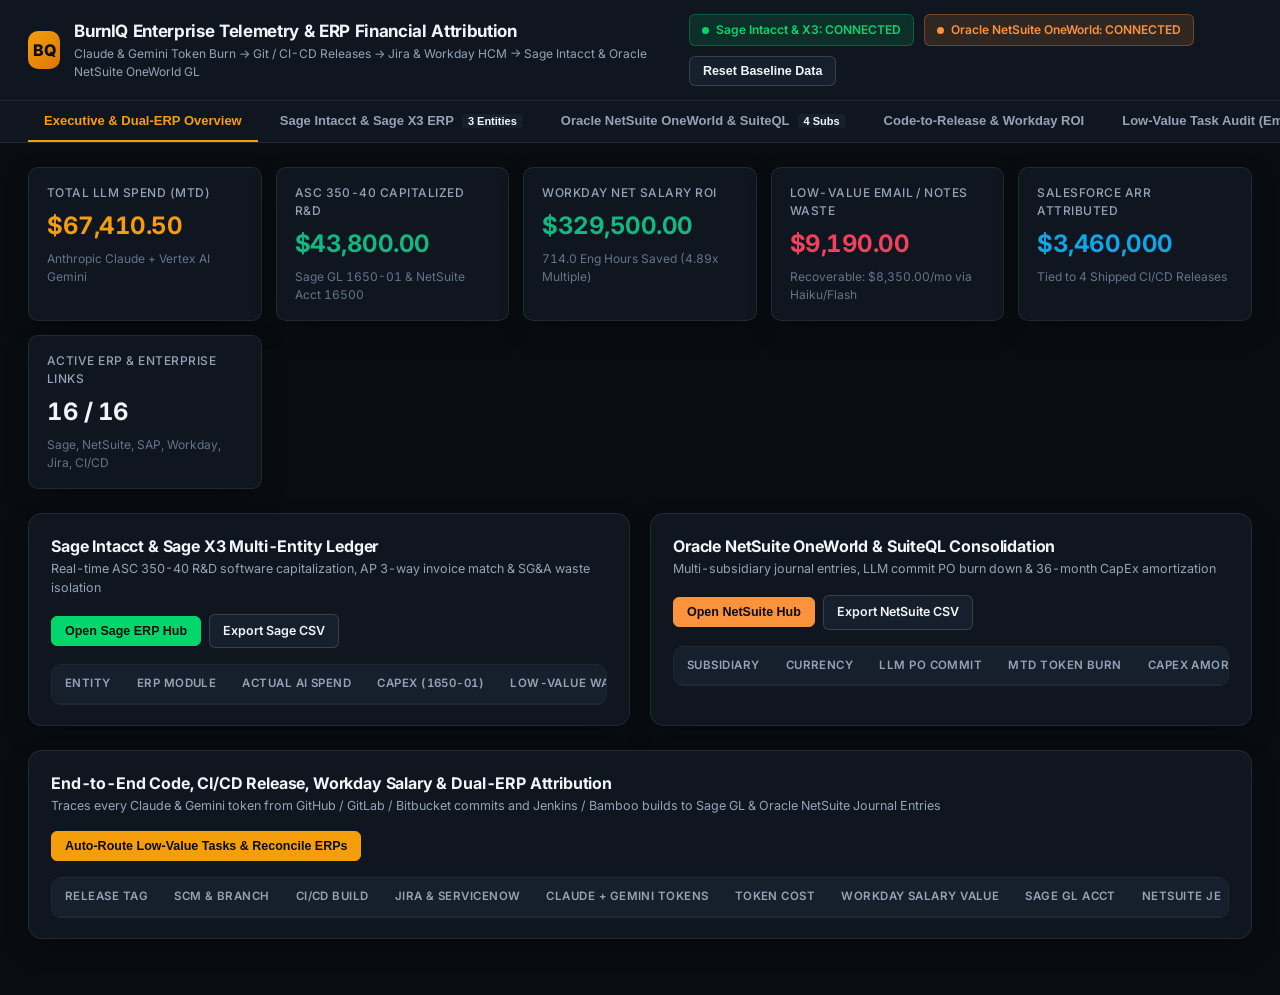
==== commit 3ea8c814: "Unify BurnIQ Service Connection ON/OFF Controls, 4-Persona Dashboards, Hybrid Search, Google Flash 3" ====
--- a/static/index.html
+++ b/static/index.html
@@ -3,1271 +3,634 @@
 <head>
   <meta charset="UTF-8" />
   <meta name="viewport" content="width=device-width, initial-scale=1.0" />
-  <title>BurnIQ — Enterprise LLM Telemetry, PagerDuty & Opsgenie ROI Platform</title>
-  <style>
-    :root {
-      --bg-base: #070b14;
-      --bg-surface: #0f1626;
-      --bg-elevated: #162038;
-      --bg-glass: rgba(22, 32, 56, 0.78);
-      --border: #233253;
-      --border-bright: #354c7c;
-      --text-primary: #f1f5f9;
-      --text-secondary: #94a3b8;
-      --text-muted: #64748b;
-      --pd-green: #06ac38;
-      --pd-green-soft: rgba(6, 172, 56, 0.16);
-      --og-blue: #2684ff;
-      --og-blue-soft: rgba(38, 132, 255, 0.16);
-      --claude-amber: #f59e0b;
-      --gemini-cyan: #06b6d4;
-      --danger: #ef4444;
-      --warning: #f97316;
-      --success: #10b981;
-      --purple: #8b5cf6;
-    }
-
-    * {
-      box-sizing: border-box;
-      margin: 0;
-      padding: 0;
-    }
-
-    body {
-      background: radial-gradient(circle at 15% 0%, #101c38 0%, var(--bg-base) 55%);
-      color: var(--text-primary);
-      font-family: 'Inter', -apple-system, BlinkMacSystemFont, "Segoe UI", Roboto, sans-serif;
-      line-height: 1.5;
-      min-height: 100vh;
-    }
-
-    /* Top Header */
-    .topbar {
-      position: sticky;
-      top: 0;
-      z-index: 50;
-      background: rgba(7, 11, 20, 0.92);
-      backdrop-filter: blur(14px);
-      border-bottom: 1px solid var(--border);
-      padding: 14px 28px;
-      display: flex;
-      flex-wrap: wrap;
-      align-items: center;
-      justify-content: space-between;
-      gap: 16px;
-    }
-
-    .brand {
-      display: flex;
-      align-items: center;
-      gap: 14px;
-    }
-
-    .brand-logo {
-      width: 42px;
-      height: 42px;
-      border-radius: 10px;
-      background: linear-gradient(135deg, #06ac38 0%, #2684ff 55%, #f59e0b 100%);
-      display: flex;
-      align-items: center;
-      justify-content: center;
-      font-weight: 800;
-      font-size: 18px;
-      color: #fff;
-      box-shadow: 0 0 20px rgba(38, 132, 255, 0.35);
-    }
-
-    .brand-title h1 {
-      font-size: 19px;
-      font-weight: 800;
-      letter-spacing: -0.02em;
-      display: flex;
-      align-items: center;
-      gap: 10px;
-    }
-
-    .brand-title p {
-      font-size: 12px;
-      color: var(--text-secondary);
-    }
-
-    .status-pills {
-      display: flex;
-      flex-wrap: wrap;
-      align-items: center;
-      gap: 8px;
-    }
-
-    .pill {
-      display: inline-flex;
-      align-items: center;
-      gap: 6px;
-      padding: 5px 11px;
-      border-radius: 999px;
-      font-size: 12px;
-      font-weight: 600;
-      border: 1px solid var(--border);
-      background: var(--bg-surface);
-    }
-
-    .pill.pd {
-      border-color: rgba(6, 172, 56, 0.5);
-      background: var(--pd-green-soft);
-      color: #4ade80;
-    }
-
-    .pill.og {
-      border-color: rgba(38, 132, 255, 0.5);
-      background: var(--og-blue-soft);
-      color: #60a5fa;
-    }
-
-    .dot {
-      width: 8px;
-      height: 8px;
-      border-radius: 50%;
-      background: var(--success);
-      box-shadow: 0 0 8px var(--success);
-    }
-
-    .top-actions {
-      display: flex;
-      flex-wrap: wrap;
-      gap: 8px;
-    }
-
-    button, .btn {
-      cursor: pointer;
-      border: 1px solid var(--border-bright);
-      background: var(--bg-elevated);
-      color: var(--text-primary);
-      padding: 7px 13px;
-      border-radius: 8px;
-      font-size: 12px;
-      font-weight: 600;
-      transition: all 0.15s ease;
-      display: inline-flex;
-      align-items: center;
-      gap: 6px;
-      text-decoration: none;
-    }
-
-    button:hover, .btn:hover {
-      border-color: #60a5fa;
-      transform: translateY(-1px);
-    }
-
-    .btn-pd {
-      background: linear-gradient(135deg, #058a2d, #06ac38);
-      border-color: #22c55e;
-      color: #fff;
-    }
-
-    .btn-og {
-      background: linear-gradient(135deg, #1d4ed8, #2684ff);
-      border-color: #60a5fa;
-      color: #fff;
-    }
-
-    .btn-sm {
-      padding: 4px 9px;
-      font-size: 11px;
-      border-radius: 6px;
-    }
-
-    /* Navigation Tabs */
-    .nav-tabs {
-      display: flex;
-      flex-wrap: wrap;
-      gap: 8px;
-      padding: 14px 28px 0;
-      border-bottom: 1px solid var(--border);
-      background: rgba(15, 22, 38, 0.6);
-    }
-
-    .tab-btn {
-      background: transparent;
-      border: none;
-      border-bottom: 3px solid transparent;
-      border-radius: 8px 8px 0 0;
-      padding: 10px 16px;
-      color: var(--text-secondary);
-      font-size: 13px;
-      font-weight: 600;
-    }
-
-    .tab-btn:hover {
-      color: var(--text-primary);
-      transform: none;
-    }
-
-    .tab-btn.active {
-      color: #fff;
-      background: var(--bg-elevated);
-      border-bottom-color: #38bdf8;
-    }
-
-    .container {
-      max-width: 1600px;
-      margin: 0 auto;
-      padding: 24px 28px 60px;
-    }
-
-    /* KPI Strip */
-    .kpi-grid {
-      display: grid;
-      grid-template-columns: repeat(auto-fit, minmax(220px, 1fr));
-      gap: 14px;
-      margin-bottom: 24px;
-    }
-
-    .kpi-card {
-      background: var(--bg-surface);
-      border: 1px solid var(--border);
-      border-radius: 12px;
-      padding: 16px 18px;
-      position: relative;
-      overflow: hidden;
-    }
-
-    .kpi-card.pd-accent {
-      border-left: 4px solid var(--pd-green);
-    }
-
-    .kpi-card.og-accent {
-      border-left: 4px solid var(--og-blue);
-    }
-
-    .kpi-card.llm-accent {
-      border-left: 4px solid var(--claude-amber);
-    }
-
-    .kpi-card.roi-accent {
-      border-left: 4px solid var(--gemini-cyan);
-    }
-
-    .kpi-label {
-      font-size: 11px;
-      text-transform: uppercase;
-      letter-spacing: 0.06em;
-      color: var(--text-secondary);
-      font-weight: 700;
-    }
-
-    .kpi-value {
-      font-size: 26px;
-      font-weight: 800;
-      margin: 6px 0 4px;
-      font-variant-numeric: tabular-nums;
-    }
-
-    .kpi-sub {
-      font-size: 12px;
-      color: var(--text-secondary);
-    }
-
-    /* Dual Grid for PagerDuty & Opsgenie */
-    .dual-grid {
-      display: grid;
-      grid-template-columns: 1fr 1fr;
-      gap: 20px;
-      margin-bottom: 24px;
-    }
-
-    @media (max-width: 1200px) {
-      .dual-grid {
-        grid-template-columns: 1fr;
-      }
-    }
-
-    .panel {
-      background: var(--bg-surface);
-      border: 1px solid var(--border);
-      border-radius: 14px;
-      padding: 20px;
-      margin-bottom: 22px;
-    }
-
-    .panel-header {
-      display: flex;
-      flex-wrap: wrap;
-      align-items: center;
-      justify-content: space-between;
-      gap: 12px;
-      margin-bottom: 16px;
-      padding-bottom: 12px;
-      border-bottom: 1px solid var(--border);
-    }
-
-    .panel-title {
-      display: flex;
-      align-items: center;
-      gap: 10px;
-      font-size: 16px;
-      font-weight: 700;
-    }
-
-    .badge {
-      display: inline-flex;
-      align-items: center;
-      padding: 2px 8px;
-      border-radius: 6px;
-      font-size: 11px;
-      font-weight: 700;
-      text-transform: uppercase;
-    }
-
-    .badge-p1, .badge-critical, .badge-triggered, .badge-open {
-      background: rgba(239, 68, 68, 0.2);
-      color: #fca5a5;
-      border: 1px solid rgba(239, 68, 68, 0.45);
-    }
-
-    .badge-p2, .badge-warning, .badge-acknowledged, .badge-acked {
-      background: rgba(245, 158, 11, 0.2);
-      color: #fcd34d;
-      border: 1px solid rgba(245, 158, 11, 0.45);
-    }
-
-    .badge-p3, .badge-snoozed {
-      background: rgba(56, 189, 248, 0.2);
-      color: #7dd3fc;
-      border: 1px solid rgba(56, 189, 248, 0.45);
-    }
-
-    .badge-resolved, .badge-closed, .badge-healthy, .badge-connected {
-      background: rgba(16, 185, 129, 0.18);
-      color: #6ee7b7;
-      border: 1px solid rgba(16, 185, 129, 0.4);
-    }
-
-    .badge-claude {
-      background: rgba(245, 158, 11, 0.18);
-      color: #fbbf24;
-      border: 1px solid rgba(245, 158, 11, 0.4);
-    }
-
-    .badge-gemini {
-      background: rgba(6, 182, 212, 0.18);
-      color: #22d3ee;
-      border: 1px solid rgba(6, 182, 212, 0.4);
-    }
-
-    /* Tables */
-    .table-wrap {
-      overflow-x: auto;
-    }
-
-    table {
-      width: 100%;
-      border-collapse: collapse;
-      font-size: 12.5px;
-    }
-
-    th, td {
-      text-align: left;
-      padding: 10px 12px;
-      border-bottom: 1px solid var(--border);
-      vertical-align: top;
-    }
-
-    th {
-      color: var(--text-secondary);
-      font-size: 11px;
-      text-transform: uppercase;
-      letter-spacing: 0.05em;
-      background: rgba(22, 32, 56, 0.5);
-    }
-
-    tr:hover td {
-      background: rgba(38, 132, 255, 0.04);
-    }
-
-    /* Inline Form Bar */
-    .form-bar {
-      display: grid;
-      grid-template-columns: repeat(auto-fit, minmax(160px, 1fr));
-      gap: 10px;
-      background: rgba(22, 32, 56, 0.65);
-      border: 1px solid var(--border);
-      border-radius: 10px;
-      padding: 12px;
-      margin-bottom: 16px;
-      align-items: end;
-    }
-
-    .form-group label {
-      display: block;
-      font-size: 11px;
-      color: var(--text-secondary);
-      margin-bottom: 4px;
-      font-weight: 600;
-    }
-
-    .form-group input, .form-group select, .form-group textarea {
-      width: 100%;
-      background: var(--bg-base);
-      border: 1px solid var(--border-bright);
-      color: var(--text-primary);
-      padding: 7px 10px;
-      border-radius: 6px;
-      font-size: 12px;
-    }
-
-    /* Connectors Grid */
-    .connector-grid {
-      display: grid;
-      grid-template-columns: repeat(auto-fill, minmax(290px, 1fr));
-      gap: 14px;
-    }
-
-    .connector-card {
-      background: var(--bg-elevated);
-      border: 1px solid var(--border);
-      border-radius: 10px;
-      padding: 14px;
-      display: flex;
-      flex-direction: column;
-      justify-content: space-between;
-      gap: 10px;
-    }
-
-    .connector-card.highlight-pd {
-      border-color: var(--pd-green);
-      box-shadow: 0 0 16px rgba(6, 172, 56, 0.14);
-    }
-
-    .connector-card.highlight-og {
-      border-color: var(--og-blue);
-      box-shadow: 0 0 16px rgba(38, 132, 255, 0.14);
-    }
-
-    .mono {
-      font-family: ui-monospace, SFMono-Regular, Menlo, Monaco, Consolas, monospace;
-      font-size: 11.5px;
-    }
-
-    .toast {
-      position: fixed;
-      bottom: 22px;
-      right: 22px;
-      background: #0f172a;
-      border: 1px solid #38bdf8;
-      color: #f8fafc;
-      padding: 12px 18px;
-      border-radius: 10px;
-      font-size: 13px;
-      font-weight: 600;
-      box-shadow: 0 10px 30px rgba(0,0,0,0.5);
-      display: none;
-      z-index: 100;
-    }
-
-    .tab-section {
-      display: none;
-    }
-
-    .tab-section.active {
-      display: block;
-    }
-  </style>
+  <title>BurnIQ — Enterprise LLM Telemetry, Sage &amp; Oracle NetSuite ERP &amp; Workday Salary ROI</title>
+  <meta name="description" content="BurnIQ connects corporate Claude and Gemini token telemetry across GitHub, GitLab, Bitbucket, Jenkins, Bamboo, and Jira into Workday HCM compensation, Sage Intacct / Sage X3 General Ledger, Oracle NetSuite OneWorld SuiteQL, SAP, Salesforce, and Low-Value Task Auditing." />
+  <link rel="stylesheet" href="/static/styles.css" />
 </head>
 <body>
-
-  <!-- TOP COMMAND BAR -->
-  <header class="topbar">
-    <div class="brand">
-      <div class="brand-logo">BIQ</div>
-      <div class="brand-title">
-        <h1>
-          BurnIQ Enterprise Telemetry & ROI
-          <span class="badge badge-connected">v2.6 PagerDuty + Opsgenie</span>
-        </h1>
-        <p>Corporate LLM Usage (Claude & Gemini) • Code, Commits & CI/CD Releases • PagerDuty & Opsgenie Incident ROI • Workday, SAP, Sage, NetSuite, Jira, ServiceNow, Zendesk, Datadog, Substrate, New Relic, Soluble</p>
+  <div class="app-shell">
+    <header class="top-header">
+      <div class="brand-cluster">
+        <div class="brand-mark" aria-hidden="true">BQ</div>
+        <div class="brand-title-wrap">
+          <h1>BurnIQ Enterprise Telemetry &amp; ERP Financial Attribution</h1>
+          <div class="brand-subtitle">
+            Claude &amp; Gemini Token Burn &rarr; Git / CI-CD Releases &rarr; Jira &amp; Workday HCM &rarr; Sage Intacct &amp; Oracle NetSuite OneWorld GL
+          </div>
+        </div>
       </div>
-    </div>
-
-    <div class="status-pills">
-      <span class="pill pd" id="pill-pagerduty">
-        <span class="dot"></span>
-        PagerDuty (api.pagerduty.com): <strong id="pd-pill-text">Connected</strong>
-      </span>
-      <span class="pill og" id="pill-opsgenie">
-        <span class="dot"></span>
-        Opsgenie / Genie (api.opsgenie.com): <strong id="og-pill-text">Connected</strong>
-      </span>
-      <span class="pill">
-        <span class="dot"></span>
-        Connectors: <strong id="connectors-pill-count">22/22 Live</strong>
-      </span>
-    </div>
-
-    <div class="top-actions">
-      <button class="btn-pd" onclick="quickTriggerPagerDuty()">+ Trigger PagerDuty Incident</button>
-      <button class="btn-og" onclick="quickCreateOpsgenieAlert()">+ Create Opsgenie Alert</button>
-      <button onclick="syncAllSystems()">↻ Sync PagerDuty & Genie</button>
-      <a class="btn" href="/api/csv/export" download="burniq_pagerduty_opsgenie_roi.csv">⬇ Export ROI CSV</a>
-    </div>
-  </header>
-
-  <!-- NAVIGATION TABS -->
-  <nav class="nav-tabs" id="main-tabs">
-    <button class="tab-btn active" data-tab="tab-pd-genie" onclick="switchTab('tab-pd-genie')">
-      🚨 PagerDuty & Opsgenie ("Genie") Command Center
-    </button>
-    <button class="tab-btn" data-tab="tab-connectors" onclick="switchTab('tab-connectors')">
-      🔌 All 22 Enterprise Connectors & Gateways
-    </button>
-    <button class="tab-btn" data-tab="tab-cicd-code" onclick="switchTab('tab-cicd-code')">
-      🚀 Code, Commits, Branches & CI/CD Releases
-    </button>
-    <button class="tab-btn" data-tab="tab-workday-erp" onclick="switchTab('tab-workday-erp')">
-      💼 Workday Salaries, ERP/CRM (SAP, Sage, NetSuite) & Low-Value Email Audit
-    </button>
-  </nav>
-
-  <main class="container">
-    <!-- EXECUTIVE KPI STRIP (Always Visible) -->
-    <section class="kpi-grid">
-      <div class="kpi-card pd-accent">
-        <div class="kpi-label">PagerDuty Incident MTTR & ROI</div>
-        <div class="kpi-value" id="kpi-pd-mttr">14.1m (-76.8%)</div>
-        <div class="kpi-sub" id="kpi-pd-sub">5 Incidents • $13,407.89 Net SLA & Salary ROI</div>
+      <div class="header-badges">
+        <span class="erp-pill sage" id="header-sage-pill">
+          <span class="status-dot"></span>
+          Sage Intacct &amp; X3: CONNECTED
+        </span>
+        <span class="erp-pill netsuite" id="header-netsuite-pill">
+          <span class="status-dot"></span>
+          Oracle NetSuite OneWorld: CONNECTED
+        </span>
+        <button class="btn" id="btn-reset-demo" type="button">Reset Baseline Data</button>
       </div>
-      <div class="kpi-card og-accent">
-        <div class="kpi-label">Opsgenie ("Genie") Auto-Triage & Heartbeats</div>
-        <div class="kpi-value" id="kpi-og-triage">100% LLM Triaged</div>
-        <div class="kpi-sub" id="kpi-og-sub">5 Alerts • 1.12m Avg MTTA • 5/5 Heartbeats Healthy</div>
-      </div>
-      <div class="kpi-card llm-accent">
-        <div class="kpi-label">Claude & Gemini Enterprise Token Burn</div>
-        <div class="kpi-value" id="kpi-llm-tokens">56.8M Tokens</div>
-        <div class="kpi-sub" id="kpi-llm-sub">$961.40 Total Spend • 83.0% High-Value Utilization</div>
-      </div>
-      <div class="kpi-card roi-accent">
-        <div class="kpi-label">Workday HRM Net Salary ROI</div>
-        <div class="kpi-value" id="kpi-workday-roi">$41,075.22</div>
-        <div class="kpi-sub" id="kpi-workday-sub">278.5 Coding Hrs + 119.5 On-Call MTTR Hrs Saved</div>
-      </div>
-    </section>
-
-    <!-- ================================================================ -->
-    <!-- TAB 1: PAGERDUTY & OPSGENIE ("GENIE") COMMAND CENTER              -->
-    <!-- ================================================================ -->
-    <div id="tab-pd-genie" class="tab-section active">
-
-      <div class="dual-grid">
-        <!-- PAGERDUTY PANEL -->
-        <div class="panel" style="margin-bottom:0;">
-          <div class="panel-header">
-            <div class="panel-title">
-              <span class="badge" style="background:var(--pd-green);color:#fff;">PagerDuty v2</span>
-              <span>PagerDuty Incident Management & Events API v2 (`api.pagerduty.com`)</span>
-            </div>
-            <div>
-              <button class="btn-sm" onclick="testSingleConnector('pagerduty')">Test api.pagerduty.com</button>
-            </div>
-          </div>
-
-          <!-- Trigger PagerDuty Form -->
-          <div class="form-bar">
-            <div class="form-group">
-              <label for="pd-title-input">Incident Summary / Title</label>
-              <input id="pd-title-input" type="text" value="[P1] Production LLM Token Gateway Timeout Spike" />
-            </div>
-            <div class="form-group">
-              <label for="pd-priority-input">Priority & Service</label>
-              <select id="pd-priority-input">
-                <option value="P1">P1 — Critical (Core Payments / LLM GW)</option>
-                <option value="P2" selected>P2 — High (Substrate / ERP Sync)</option>
-                <option value="P3">P3 — Medium (FinOps Email Waste)</option>
-              </select>
-            </div>
-            <div class="form-group">
-              <label for="pd-llm-input">Remediation Copilot</label>
-              <select id="pd-llm-input">
-                <option value="Claude">Claude 3.7 Sonnet (Code + Hotfix PR)</option>
-                <option value="Gemini">Gemini 2.5 Pro (2M Context Log Triage)</option>
-              </select>
-            </div>
-            <div class="form-group">
-              <button class="btn-pd" style="width:100%;justify-content:center;" onclick="submitPagerDutyForm()">
-                Trigger via Events v2
+    </header>
+
+    <nav class="nav-bar" aria-label="Primary Platform Navigation">
+      <button class="nav-tab active" id="nav-tab-overview" data-target="panel-overview" type="button">
+        Executive &amp; Dual-ERP Overview
+      </button>
+      <button class="nav-tab" id="nav-tab-sage" data-target="panel-sage" type="button">
+        Sage Intacct &amp; Sage X3 ERP <span class="tab-count" id="badge-sage-count">3 Entities</span>
+      </button>
+      <button class="nav-tab" id="nav-tab-netsuite" data-target="panel-netsuite" type="button">
+        Oracle NetSuite OneWorld &amp; SuiteQL <span class="tab-count" id="badge-netsuite-count">4 Subs</span>
+      </button>
+      <button class="nav-tab" id="nav-tab-releases" data-target="panel-releases" type="button">
+        Code-to-Release &amp; Workday ROI
+      </button>
+      <button class="nav-tab" id="nav-tab-audit" data-target="panel-audit" type="button">
+        Low-Value Task Audit (Emails &amp; Notes)
+      </button>
+      <button class="nav-tab" id="nav-tab-connectors" data-target="panel-connectors" type="button">
+        Enterprise Connectors &amp; CSV <span class="tab-count" id="badge-connectors-count">16</span>
+      </button>
+    </nav>
+
+    <main class="main-container">
+      <!-- KPI Strip -->
+      <section class="kpi-grid" aria-label="Executive Financial and Telemetry KPIs">
+        <div class="kpi-card">
+          <div class="kpi-label">Total LLM Spend (MTD)</div>
+          <div class="kpi-value amber" id="kpi-total-spend">$67,410.50</div>
+          <div class="kpi-meta">Anthropic Claude + Vertex AI Gemini</div>
+        </div>
+        <div class="kpi-card">
+          <div class="kpi-label">ASC 350-40 Capitalized R&amp;D</div>
+          <div class="kpi-value emerald" id="kpi-capex-rd">$43,800.00</div>
+          <div class="kpi-meta">Sage GL 1650-01 &amp; NetSuite Acct 16500</div>
+        </div>
+        <div class="kpi-card">
+          <div class="kpi-label">Workday Net Salary ROI</div>
+          <div class="kpi-value emerald" id="kpi-workday-roi">$329,500.00</div>
+          <div class="kpi-meta"><span id="kpi-hours-saved">714.0</span> Eng Hours Saved (4.89x Multiple)</div>
+        </div>
+        <div class="kpi-card">
+          <div class="kpi-label">Low-Value Email / Notes Waste</div>
+          <div class="kpi-value rose" id="kpi-low-value-waste">$9,190.00</div>
+          <div class="kpi-meta">Recoverable: <span id="kpi-recoverable-savings">$8,350.00</span>/mo via Haiku/Flash</div>
+        </div>
+        <div class="kpi-card">
+          <div class="kpi-label">Salesforce ARR Attributed</div>
+          <div class="kpi-value sky" id="kpi-salesforce-arr">$3,460,000</div>
+          <div class="kpi-meta">Tied to 4 Shipped CI/CD Releases</div>
+        </div>
+        <div class="kpi-card">
+          <div class="kpi-label">Active ERP &amp; Enterprise Links</div>
+          <div class="kpi-value" id="kpi-connected-systems">16 / 16</div>
+          <div class="kpi-meta">Sage, NetSuite, SAP, Workday, Jira, CI/CD</div>
+        </div>
+      </section>
+
+      <!-- TAB 1: EXECUTIVE & DUAL-ERP OVERVIEW -->
+      <section class="tab-panel active" id="panel-overview">
+        <div class="grid-2col">
+          <!-- Sage Summary Card -->
+          <div class="panel-card">
+            <div class="panel-header">
+              <div>
+                <h2>Sage Intacct &amp; Sage X3 Multi-Entity Ledger</h2>
+                <p>Real-time ASC 350-40 R&amp;D software capitalization, AP 3-way invoice match &amp; SG&amp;A waste isolation</p>
+              </div>
+              <div class="btn-row">
+                <button class="btn btn-sage" id="btn-goto-sage" type="button">Open Sage ERP Hub</button>
+                <a class="btn" id="link-export-sage-overview" href="/api/export/sage" download="burniq_sage_export.csv">Export Sage CSV</a>
+              </div>
+            </div>
+            <div class="table-wrap">
+              <table>
+                <thead>
+                  <tr>
+                    <th>Entity</th>
+                    <th>ERP Module</th>
+                    <th>Actual AI Spend</th>
+                    <th>CapEx (1650-01)</th>
+                    <th>Low-Value Waste</th>
+                    <th>Workday ROI</th>
+                  </tr>
+                </thead>
+                <tbody id="overview-sage-entities-tbody"></tbody>
+              </table>
+            </div>
+          </div>
+
+          <!-- Oracle NetSuite Summary Card -->
+          <div class="panel-card">
+            <div class="panel-header">
+              <div>
+                <h2>Oracle NetSuite OneWorld &amp; SuiteQL Consolidation</h2>
+                <p>Multi-subsidiary journal entries, LLM commit PO burn down &amp; 36-month CapEx amortization</p>
+              </div>
+              <div class="btn-row">
+                <button class="btn btn-netsuite" id="btn-goto-netsuite" type="button">Open NetSuite Hub</button>
+                <a class="btn" id="link-export-netsuite-overview" href="/api/export/netsuite" download="burniq_netsuite_export.csv">Export NetSuite CSV</a>
+              </div>
+            </div>
+            <div class="table-wrap">
+              <table>
+                <thead>
+                  <tr>
+                    <th>Subsidiary</th>
+                    <th>Currency</th>
+                    <th>LLM PO Commit</th>
+                    <th>MTD Token Burn</th>
+                    <th>CapEx Amortized</th>
+                    <th>EBITDA Lift</th>
+                  </tr>
+                </thead>
+                <tbody id="overview-netsuite-subs-tbody"></tbody>
+              </table>
+            </div>
+          </div>
+        </div>
+
+        <!-- End-to-End Code-to-ERP Attribution Table -->
+        <div class="panel-card">
+          <div class="panel-header">
+            <div>
+              <h2>End-to-End Code, CI/CD Release, Workday Salary &amp; Dual-ERP Attribution</h2>
+              <p>Traces every Claude &amp; Gemini token from GitHub / GitLab / Bitbucket commits and Jenkins / Bamboo builds to Sage GL &amp; Oracle NetSuite Journal Entries</p>
+            </div>
+            <div class="btn-row">
+              <button class="btn btn-primary" id="btn-overview-optimize-waste" type="button">
+                Auto-Route Low-Value Tasks &amp; Reconcile ERPs
               </button>
             </div>
           </div>
-
-          <div class="table-wrap">
-            <table>
-              <thead>
-                <tr>
-                  <th>Incident / Priority</th>
-                  <th>Service & On-Call (Workday)</th>
-                  <th>LLM Remediation & Lineage</th>
-                  <th>MTTR & Net ROI</th>
-                  <th>Actions</th>
-                </tr>
-              </thead>
-              <tbody id="pagerduty-incidents-tbody"></tbody>
-            </table>
-          </div>
-        </div>
-
-        <!-- OPSGENIE ("GENIE") PANEL -->
-        <div class="panel" style="margin-bottom:0;">
-          <div class="panel-header">
-            <div class="panel-title">
-              <span class="badge" style="background:var(--og-blue);color:#fff;">Opsgenie / Genie v2</span>
-              <span>Atlassian Opsgenie Alert, Runbook & Heartbeat Hub (`api.opsgenie.com`)</span>
-            </div>
-            <div>
-              <button class="btn-sm" onclick="testSingleConnector('opsgenie')">Test api.opsgenie.com</button>
-            </div>
-          </div>
-
-          <!-- Create Opsgenie Alert Form -->
-          <div class="form-bar">
-            <div class="form-group">
-              <label for="og-msg-input">Alert Message</label>
-              <input id="og-msg-input" type="text" value="[P2] Genie Alert: Datadog & New Relic Error Budget Burn > 8x" />
-            </div>
-            <div class="form-group">
-              <label for="og-priority-input">Priority & Team</label>
-              <select id="og-priority-input">
-                <option value="P1">P1 — team-sre-core</option>
-                <option value="P2" selected>P2 — team-llm-platform</option>
-                <option value="P3">P3 — team-finops-erp</option>
-                <option value="P4">P4 — team-secops</option>
-              </select>
-            </div>
-            <div class="form-group">
-              <label for="og-llm-input">Genie Runbook LLM</label>
-              <select id="og-llm-input">
-                <option value="Gemini">Gemini 2.5 Pro Auto-Triage</option>
-                <option value="Claude">Claude 3.7 Sonnet Patch Bot</option>
-              </select>
-            </div>
-            <div class="form-group">
-              <button class="btn-og" style="width:100%;justify-content:center;" onclick="submitOpsgenieForm()">
-                Create Genie Alert
+          <div class="table-wrap">
+            <table>
+              <thead>
+                <tr>
+                  <th>Release Tag</th>
+                  <th>SCM &amp; Branch</th>
+                  <th>CI/CD Build</th>
+                  <th>Jira &amp; ServiceNow</th>
+                  <th>Claude + Gemini Tokens</th>
+                  <th>Token Cost</th>
+                  <th>Workday Salary Value</th>
+                  <th>Sage GL Acct</th>
+                  <th>NetSuite JE</th>
+                  <th>ROI</th>
+                </tr>
+              </thead>
+              <tbody id="overview-releases-tbody"></tbody>
+            </table>
+          </div>
+        </div>
+      </section>
+
+      <!-- TAB 2: SAGE INTACCT & SAGE X3 ERP HUB -->
+      <section class="tab-panel" id="panel-sage">
+        <div class="panel-card">
+          <div class="panel-header">
+            <div>
+              <h2>Sage Intacct &amp; Sage X3 / 300 General Ledger &amp; Chart of Accounts</h2>
+              <p>Company ID: <code class="mono">BURNIQ-CORP-US</code> &bull; Endpoint: <code class="mono">https://api.intacct.com/ia/api/v1/connection</code></p>
+            </div>
+            <div class="btn-row">
+              <button class="btn btn-sage" id="btn-test-sage-conn" type="button">Test Sage Intacct Handshake</button>
+              <a class="btn" id="btn-download-sage-csv" href="/api/export/sage" download="burniq_sage_gl_batches.csv">Download Sage Intacct GL Batch CSV</a>
+            </div>
+          </div>
+          <div class="table-wrap">
+            <table>
+              <thead>
+                <tr>
+                  <th>Sage GL Account</th>
+                  <th>Account Title</th>
+                  <th>Type</th>
+                  <th>Normal Bal</th>
+                  <th>Department Dim</th>
+                  <th>MTD Balance (USD)</th>
+                  <th>YTD Balance (USD)</th>
+                  <th>ASC 350-40 / Audit Rule</th>
+                </tr>
+              </thead>
+              <tbody id="sage-gl-accounts-tbody"></tbody>
+            </table>
+          </div>
+        </div>
+
+        <!-- Create & Post Sage GL Batch Form -->
+        <div class="panel-card">
+          <div class="panel-header">
+            <div>
+              <h2>Post Automated Sage Intacct / Sage X3 GL Batch</h2>
+              <p>Generate and post a balanced General Ledger batch from verified BurnIQ token &amp; Workday telemetry</p>
+            </div>
+          </div>
+          <form id="form-sage-gl-batch" class="form-grid">
+            <div class="form-field">
+              <label for="sage-entity-select">Sage Entity</label>
+              <select id="sage-entity-select" name="entity_id">
+                <option value="E100">E100 — BurnIQ North America (Sage Intacct)</option>
+                <option value="E200">E200 — BurnIQ EMEA Operations (Sage X3)</option>
+                <option value="E300">E300 — BurnIQ APAC Pte Ltd (Sage 300)</option>
+              </select>
+            </div>
+            <div class="form-field">
+              <label for="sage-journal-select">Journal Symbol</label>
+              <select id="sage-journal-select" name="journal_symbol">
+                <option value="AIRD">AIRD — AI R&amp;D Software Capitalization</option>
+                <option value="AIOP">AIOP — AI Engineering OpEx</option>
+                <option value="SGAW">SGAW — SG&amp;A Low-Value Token Audit</option>
+              </select>
+            </div>
+            <div class="form-field">
+              <label for="sage-debit-select">Debit GL Account</label>
+              <select id="sage-debit-select" name="debit_account">
+                <option value="1650-01">1650-01 (CapEx Software R&amp;D)</option>
+                <option value="6120-01">6120-01 (Production AI OpEx)</option>
+                <option value="6120-02">6120-02 (Low-Value Email/Notes Waste)</option>
+              </select>
+            </div>
+            <div class="form-field">
+              <label for="sage-amount-input">Batch Amount (USD)</label>
+              <input id="sage-amount-input" name="amount_usd" type="number" step="0.01" value="16450.00" required />
+            </div>
+            <div class="form-field">
+              <label for="sage-project-input">Project / Release Dimension</label>
+              <input id="sage-project-input" name="project_dim" type="text" value="REL-2026.11.4 / JIRA-EPIC-402" required />
+            </div>
+            <div class="form-field">
+              <label for="sage-desc-input">Batch Memo / Audit Trail</label>
+              <input id="sage-desc-input" name="description" type="text" value="ASC 350-40 Capitalization — Claude 3.7 Sonnet & Gemini 2.5 Pro" required />
+            </div>
+            <div class="form-field" style="justify-content: flex-end;">
+              <label>&nbsp;</label>
+              <button class="btn btn-sage" id="btn-submit-sage-batch" type="submit">Post Sage GL Batch</button>
+            </div>
+          </form>
+
+          <div class="table-wrap">
+            <table>
+              <thead>
+                <tr>
+                  <th>Batch ID</th>
+                  <th>Journal</th>
+                  <th>Date</th>
+                  <th>Entity</th>
+                  <th>Debit / Credit</th>
+                  <th>Amount (USD)</th>
+                  <th>Department &amp; Release Dim</th>
+                  <th>Status</th>
+                  <th>Audit Trail</th>
+                </tr>
+              </thead>
+              <tbody id="sage-batches-tbody"></tbody>
+            </table>
+          </div>
+        </div>
+
+        <!-- Sage AP Vendor Bills -->
+        <div class="panel-card">
+          <div class="panel-header">
+            <div>
+              <h2>Sage Accounts Payable (AP) — 3-Way Matched LLM Vendor Bills</h2>
+              <p>Reconciles monthly Anthropic PBC &amp; Google Cloud Vertex AI invoices against granular developer token telemetry</p>
+            </div>
+          </div>
+          <div class="table-wrap">
+            <table>
+              <thead>
+                <tr>
+                  <th>Bill ID</th>
+                  <th>Vendor</th>
+                  <th>Entity</th>
+                  <th>Invoice Date</th>
+                  <th>Billed Amount</th>
+                  <th>Telemetry Verified</th>
+                  <th>CapEx Eligible</th>
+                  <th>Low-Value Waste</th>
+                  <th>Match Status</th>
+                </tr>
+              </thead>
+              <tbody id="sage-bills-tbody"></tbody>
+            </table>
+          </div>
+        </div>
+      </section>
+
+      <!-- TAB 3: ORACLE NETSUITE ONEWORLD & SUITEQL HUB -->
+      <section class="tab-panel" id="panel-netsuite">
+        <div class="panel-card">
+          <div class="panel-header">
+            <div>
+              <h2>Oracle NetSuite OneWorld Multi-Subsidiary Consolidation</h2>
+              <p>Account ID: <code class="mono">TSTDRV2026991</code> &bull; SuiteTalk REST: <code class="mono">https://company.suitetalk.api.netsuite.com/services/rest/record/v1/connection</code></p>
+            </div>
+            <div class="btn-row">
+              <button class="btn btn-netsuite" id="btn-test-netsuite-conn" type="button">Test NetSuite SuiteTalk Handshake</button>
+              <a class="btn" id="btn-download-netsuite-csv" href="/api/export/netsuite" download="burniq_netsuite_journal_entries.csv">Download NetSuite Journal CSV</a>
+            </div>
+          </div>
+          <div class="table-wrap">
+            <table>
+              <thead>
+                <tr>
+                  <th>Internal ID</th>
+                  <th>OneWorld Subsidiary</th>
+                  <th>Base Currency</th>
+                  <th>Country</th>
+                  <th>Annual LLM PO Commit</th>
+                  <th>MTD Token Burn (USD)</th>
+                  <th>MTD CapEx Amortization</th>
+                  <th>Salesforce Attributed ARR</th>
+                  <th>EBITDA Margin Lift</th>
+                </tr>
+              </thead>
+              <tbody id="netsuite-subs-tbody"></tbody>
+            </table>
+          </div>
+        </div>
+
+        <!-- Interactive SuiteQL Query Runner -->
+        <div class="panel-card">
+          <div class="panel-header">
+            <div>
+              <h2>Oracle NetSuite SuiteQL Analytics Query Workbench</h2>
+              <p>Execute live SuiteQL queries against NetSuite transactions, custom AI segments (<code class="mono">cseg_ai_provider</code>, <code class="mono">cseg_task_value_tier</code>), subsidiaries, and amortization schedules</p>
+            </div>
+            <div class="btn-row">
+              <button class="btn suiteql-preset" id="btn-suiteql-je" data-query="SELECT tran_id, trandate, subsidiary, debit_account, credit_account, amount_usd, cseg_ai_provider, cseg_task_value_tier, linked_git_release FROM transaction WHERE type = 'Journal'" type="button">Journal Entries</button>
+              <button class="btn suiteql-preset" id="btn-suiteql-subs" data-query="SELECT internal_id, name, currency, country, llm_po_commit_usd, mtd_token_burn_usd, arr_attributed_usd FROM subsidiary WHERE isinactive = 'F'" type="button">OneWorld Subsidiaries</button>
+              <button class="btn suiteql-preset" id="btn-suiteql-po" data-query="SELECT po_number, vendor, subsidiary, total_commit_usd, consumed_ytd_usd, remaining_balance_usd, burn_utilization_pct FROM purchaseOrder" type="button">LLM Purchase Orders</button>
+              <button class="btn suiteql-preset" id="btn-suiteql-amort" data-query="SELECT schedule_id, release_tag, subsidiary, capitalized_token_usd, capitalized_workday_labor_usd, monthly_amortization_usd FROM amortizationSchedule" type="button">Amortization Schedules</button>
+            </div>
+          </div>
+          <div class="form-grid" style="grid-template-columns: 1fr auto;">
+            <div class="form-field">
+              <label for="suiteql-query-input">SuiteQL Query Statement</label>
+              <input id="suiteql-query-input" class="mono" type="text" value="SELECT tran_id, trandate, subsidiary, debit_account, credit_account, amount_usd, cseg_ai_provider, cseg_task_value_tier, linked_git_release FROM transaction WHERE type = 'Journal'" />
+            </div>
+            <div class="form-field" style="justify-content: flex-end;">
+              <label>&nbsp;</label>
+              <button class="btn btn-netsuite" id="btn-run-suiteql" type="button">Execute SuiteQL</button>
+            </div>
+          </div>
+          <div id="suiteql-meta-bar" style="font-size: 12px; color: var(--text-secondary);"></div>
+          <div class="table-wrap">
+            <table>
+              <thead id="suiteql-results-thead"></thead>
+              <tbody id="suiteql-results-tbody"></tbody>
+            </table>
+          </div>
+        </div>
+
+        <!-- Post NetSuite Journal Entry Form & Table -->
+        <div class="panel-card">
+          <div class="panel-header">
+            <div>
+              <h2>Post Oracle NetSuite OneWorld Journal Entry (<code class="mono">journalEntry</code>)</h2>
+              <p>Create multi-subsidiary journal entries via SuiteTalk REST v1 with automated Jira Epic &amp; Git Release lineage</p>
+            </div>
+          </div>
+          <form id="form-netsuite-je" class="form-grid">
+            <div class="form-field">
+              <label for="ns-subsidiary-select">OneWorld Subsidiary</label>
+              <select id="ns-subsidiary-select" name="subsidiary">
+                <option value="SUB-2 BurnIQ Technologies US Inc.">SUB-2 BurnIQ Technologies US Inc. (USD)</option>
+                <option value="SUB-3 BurnIQ Europe Ltd. (UK)">SUB-3 BurnIQ Europe Ltd. (GBP)</option>
+                <option value="SUB-4 BurnIQ DACH GmbH (Germany)">SUB-4 BurnIQ DACH GmbH (EUR)</option>
+                <option value="SUB-1 BurnIQ Global Holdings Inc.">SUB-1 BurnIQ Global Holdings Inc. (Consolidated)</option>
+              </select>
+            </div>
+            <div class="form-field">
+              <label for="ns-debit-select">Debit Account</label>
+              <select id="ns-debit-select" name="debit_account">
+                <option value="16500 Capitalized Software R&D (Intangible Asset)">16500 Capitalized Software R&amp;D (CapEx)</option>
+                <option value="61200 AI Compute & Engineering Payroll Clearing">61200 AI Compute &amp; Eng Clearing (OpEx)</option>
+                <option value="68450 SG&A Non-Productive AI Token Waste">68450 SG&amp;A Non-Productive AI Waste</option>
+              </select>
+            </div>
+            <div class="form-field">
+              <label for="ns-provider-select">Custom Segment: AI Provider (<code class="mono">cseg_ai_provider</code>)</label>
+              <select id="ns-provider-select" name="cseg_ai_provider">
+                <option value="Anthropic Claude + Google Gemini">Anthropic Claude + Google Gemini</option>
+                <option value="Anthropic Claude 3.7 Sonnet">Anthropic Claude 3.7 Sonnet</option>
+                <option value="Google Vertex AI Gemini 2.5 Pro">Google Vertex AI Gemini 2.5 Pro</option>
+              </select>
+            </div>
+            <div class="form-field">
+              <label for="ns-tier-select">Custom Segment: Value Tier (<code class="mono">cseg_task_value_tier</code>)</label>
+              <select id="ns-tier-select" name="cseg_task_value_tier">
+                <option value="Tier 1: Production Release Code">Tier 1: Production Release Code</option>
+                <option value="Tier 2: Architecture & PR Review">Tier 2: Architecture &amp; PR Review</option>
+                <option value="Tier 3: Low-Value Email/Notes Waste">Tier 3: Low-Value Email/Notes Waste</option>
+              </select>
+            </div>
+            <div class="form-field">
+              <label for="ns-amount-input">Journal Amount (USD)</label>
+              <input id="ns-amount-input" name="amount_usd" type="number" step="0.01" value="19850.00" required />
+            </div>
+            <div class="form-field">
+              <label for="ns-memo-input">Memo</label>
+              <input id="ns-memo-input" name="memo" type="text" value="SuiteTalk Automated CapEx Allocation — Release REL-2026.11.4" required />
+            </div>
+            <div class="form-field" style="justify-content: flex-end;">
+              <label>&nbsp;</label>
+              <button class="btn btn-netsuite" id="btn-submit-netsuite-je" type="submit">Post NetSuite Journal Entry</button>
+            </div>
+          </form>
+
+          <div class="table-wrap">
+            <table>
+              <thead>
+                <tr>
+                  <th>Tran ID</th>
+                  <th>Date</th>
+                  <th>Subsidiary</th>
+                  <th>Debit Account</th>
+                  <th>Credit Account</th>
+                  <th>Amount (USD)</th>
+                  <th>AI Provider Segment</th>
+                  <th>Task Value Tier</th>
+                  <th>Linked Release &amp; Jira</th>
+                  <th>Status</th>
+                </tr>
+              </thead>
+              <tbody id="netsuite-je-tbody"></tbody>
+            </table>
+          </div>
+        </div>
+
+        <!-- NetSuite POs and Amortization Schedules -->
+        <div class="grid-2col">
+          <div class="panel-card">
+            <div class="panel-header">
+              <div>
+                <h2>NetSuite LLM Commit Purchase Orders (<code class="mono">purchaseOrder</code>)</h2>
+                <p>Annual cloud &amp; token commitment drawdown vs. productive code attribution</p>
+              </div>
+            </div>
+            <div class="table-wrap">
+              <table>
+                <thead>
+                  <tr>
+                    <th>PO Number</th>
+                    <th>Vendor</th>
+                    <th>Total Commit</th>
+                    <th>Consumed YTD</th>
+                    <th>Remaining</th>
+                    <th>Productive Code %</th>
+                  </tr>
+                </thead>
+                <tbody id="netsuite-po-tbody"></tbody>
+              </table>
+            </div>
+          </div>
+
+          <div class="panel-card">
+            <div class="panel-header">
+              <div>
+                <h2>NetSuite 36-Month R&amp;D CapEx Amortization Schedules</h2>
+                <p>Intangible software asset schedules combining LLM token spend + Workday engineering labor</p>
+              </div>
+            </div>
+            <div class="table-wrap">
+              <table>
+                <thead>
+                  <tr>
+                    <th>Schedule ID</th>
+                    <th>Release Tag</th>
+                    <th>Capitalized Tokens</th>
+                    <th>Workday Labor</th>
+                    <th>Total Asset</th>
+                    <th>Monthly Amort</th>
+                  </tr>
+                </thead>
+                <tbody id="netsuite-amort-tbody"></tbody>
+              </table>
+            </div>
+          </div>
+        </div>
+      </section>
+
+      <!-- TAB 4: CODE-TO-RELEASE & WORKDAY SALARY ROI -->
+      <section class="tab-panel" id="panel-releases">
+        <div class="panel-card">
+          <div class="panel-header">
+            <div>
+              <h2>Workday HCM Employee Compensation &amp; AI Velocity ROI Ledger</h2>
+              <p>Correlates loaded employee compensation from Workday (<code class="mono">company.workday.com/api/connection</code>) against shipped commits, CI/CD releases, and ERP cost centers</p>
+            </div>
+          </div>
+          <div class="table-wrap">
+            <table>
+              <thead>
+                <tr>
+                  <th>Workday ID</th>
+                  <th>Employee &amp; Role</th>
+                  <th>Department</th>
+                  <th>Sage Entity &amp; NetSuite Sub</th>
+                  <th>Loaded Salary</th>
+                  <th>Commits &amp; Releases</th>
+                  <th>Token Spend</th>
+                  <th>Low-Value Spend</th>
+                  <th>Hours Saved</th>
+                  <th>Salary Value Created</th>
+                  <th>Net ROI %</th>
+                  <th>Audit Status</th>
+                </tr>
+              </thead>
+              <tbody id="workday-employees-tbody"></tbody>
+            </table>
+          </div>
+        </div>
+      </section>
+
+      <!-- TAB 5: LOW-VALUE TASK AUDIT (EMAILS & NOTES) -->
+      <section class="tab-panel" id="panel-audit">
+        <div class="panel-card">
+          <div class="panel-header">
+            <div>
+              <h2>Low-Value Task Auditor — Internal Emails, Meeting Notes &amp; Unlinked Ad-Hoc Prompts</h2>
+              <p>Detects non-engineering prompts burning frontier models (Claude 3 Opus / Gemini 2.5 Pro) with zero git commits, and isolates waste into Sage GL <code class="mono">6120-02</code> &amp; NetSuite JE <code class="mono">JE-NS-9043</code></p>
+            </div>
+            <div class="btn-row">
+              <button class="btn btn-primary" id="btn-apply-smart-routing" type="button">
+                Apply Haiku / Flash Smart Routing &amp; Reconcile Sage + NetSuite GL
               </button>
             </div>
           </div>
-
-          <div class="table-wrap">
-            <table>
-              <thead>
-                <tr>
-                  <th>Alert ID / Priority</th>
-                  <th>Message, Alias & Runbook</th>
-                  <th>Responder Team & Tags</th>
-                  <th>MTTA / ROI</th>
-                  <th>Genie Actions</th>
-                </tr>
-              </thead>
-              <tbody id="opsgenie-alerts-tbody"></tbody>
-            </table>
-          </div>
-        </div>
-      </div>
-
-      <!-- SCHEDULES, SERVICES, HEARTBEATS & AUTOMATED RULES -->
-      <div class="dual-grid">
-        <div class="panel">
-          <div class="panel-header">
-            <div class="panel-title">
-              <span>📟 PagerDuty Services, On-Call Schedules & BurnIQ Alert Rules</span>
-            </div>
-          </div>
-          <div class="table-wrap" style="margin-bottom:16px;">
-            <table>
-              <thead>
-                <tr>
-                  <th>Service ID</th>
-                  <th>Service Name & CMDB CI</th>
-                  <th>Escalation Policy</th>
-                  <th>Primary LLM Copilot</th>
-                  <th>Avg vs Baseline MTTR</th>
-                </tr>
-              </thead>
-              <tbody id="pagerduty-services-tbody"></tbody>
-            </table>
-          </div>
-          <div class="table-wrap">
-            <table>
-              <thead>
-                <tr>
-                  <th>Rule ID</th>
-                  <th>Automated BurnIQ -> PagerDuty + Opsgenie Alert Rule</th>
-                  <th>Condition</th>
-                  <th>Auto-Remediation Action</th>
-                </tr>
-              </thead>
-              <tbody id="pagerduty-rules-tbody"></tbody>
-            </table>
-          </div>
-        </div>
-
-        <div class="panel">
-          <div class="panel-header">
-            <div class="panel-title">
-              <span>💓 Opsgenie ("Genie") Heartbeat Monitors, Teams & On-Call Rotations</span>
-            </div>
-          </div>
-          <div class="table-wrap" style="margin-bottom:16px;">
-            <table>
-              <thead>
-                <tr>
-                  <th>Heartbeat Name</th>
-                  <th>Monitored Pipeline</th>
-                  <th>Owner Team</th>
-                  <th>Interval & Last Ping</th>
-                  <th>Status / Ping</th>
-                </tr>
-              </thead>
-              <tbody id="opsgenie-heartbeats-tbody"></tbody>
-            </table>
-          </div>
-          <div class="table-wrap">
-            <table>
-              <thead>
-                <tr>
-                  <th>Schedule & Team</th>
-                  <th>Current On-Call Responder</th>
-                  <th>Next Rotation</th>
-                  <th>Routing Policy</th>
-                </tr>
-              </thead>
-              <tbody id="opsgenie-schedules-tbody"></tbody>
-            </table>
-          </div>
-        </div>
-      </div>
-    </div>
-
-    <!-- ================================================================ -->
-    <!-- TAB 2: ALL 22 ENTERPRISE CONNECTORS & GATEWAYS                    -->
-    <!-- ================================================================ -->
-    <div id="tab-connectors" class="tab-section">
-      <div class="panel">
-        <div class="panel-header">
-          <div class="panel-title">
-            <span>🔌 Connected Enterprise Telemetry & Financial Gateways (22 Active Integrations)</span>
-          </div>
-          <div>
-            <button onclick="syncAllSystems()">Test & Sync All 22 Endpoints</button>
-          </div>
-        </div>
-        <div class="connector-grid" id="connectors-grid"></div>
-      </div>
-    </div>
-
-    <!-- ================================================================ -->
-    <!-- TAB 3: CODE, COMMITS, BRANCHES & CI/CD RELEASES                   -->
-    <!-- ================================================================ -->
-    <div id="tab-cicd-code" class="tab-section">
-      <div class="panel">
-        <div class="panel-header">
-          <div class="panel-title">
-            <span>🚀 Code-to-Commit-to-Release-to-Incident Attribution (GitHub, GitLab, Bitbucket, Jenkins, Bamboo)</span>
-          </div>
-        </div>
-        <div class="table-wrap">
-          <table>
-            <thead>
-              <tr>
-                <th>Release & CI/CD</th>
-                <th>SCM Repo, Branch & Commit</th>
-                <th>Engineer (Workday)</th>
-                <th>LLM Provider & AI %</th>
-                <th>Jira & ServiceNow</th>
-                <th>Linked PagerDuty & Opsgenie</th>
-                <th>Business Value</th>
-              </tr>
-            </thead>
-            <tbody id="releases-tbody"></tbody>
-          </table>
-        </div>
-      </div>
-
-      <div class="panel">
-        <div class="panel-header">
-          <div class="panel-title">
-            <span>🔭 Observability & DevSecOps Signal Correlation (Datadog, Substrate, New Relic, Soluble)</span>
-          </div>
-        </div>
-        <div class="table-wrap">
-          <table>
-            <thead>
-              <tr>
-                <th>Event ID</th>
-                <th>Provider & Host</th>
-                <th>Signal Type & Service</th>
-                <th>PagerDuty Incident</th>
-                <th>Opsgenie Alert</th>
-                <th>LLM Triage Summary</th>
-              </tr>
-            </thead>
-            <tbody id="observability-tbody"></tbody>
-          </table>
-        </div>
-      </div>
-    </div>
-
-    <!-- ================================================================ -->
-    <!-- TAB 4: WORKDAY SALARIES, ERP/CRM & LOW-VALUE EMAIL/NOTE AUDIT     -->
-    <!-- ================================================================ -->
-    <div id="tab-workday-erp" class="tab-section">
-      <div class="panel">
-        <div class="panel-header">
-          <div class="panel-title">
-            <span>💼 Workday HRM Compensation, On-Call Stipends & Engineer LLM ROI</span>
-          </div>
-        </div>
-        <div class="table-wrap">
-          <table>
-            <thead>
-              <tr>
-                <th>Employee & Workday ID</th>
-                <th>Department & Cost Center</th>
-                <th>Salary & On-Call Rate</th>
-                <th>PagerDuty / Opsgenie Rotation</th>
-                <th>Claude & Gemini Burn</th>
-                <th>High-Value Coding + MTTR Hrs Saved</th>
-                <th>Low-Value Email/Note Waste</th>
-                <th>Net Salary ROI</th>
-              </tr>
-            </thead>
-            <tbody id="employees-tbody"></tbody>
-          </table>
-        </div>
-      </div>
-
-      <div class="dual-grid">
-        <div class="panel">
-          <div class="panel-header">
-            <div class="panel-title">
-              <span>⚠️ Low-Value Task Audit: Routine Emails & Meeting Notes</span>
-            </div>
-          </div>
-          <div class="table-wrap">
-            <table>
-              <thead>
-                <tr>
-                  <th>Task & Channel</th>
-                  <th>Employee & Dept</th>
-                  <th>LLM Model & Cost</th>
-                  <th>Salary Burn</th>
-                  <th>PagerDuty / Opsgenie Governance Action</th>
-                </tr>
-              </thead>
-              <tbody id="low-value-tbody"></tbody>
-            </table>
-          </div>
-        </div>
-
-        <div class="panel">
-          <div class="panel-header">
-            <div class="panel-title">
-              <span>🏦 ERP, CRM & BI Financial Ledgers (SAP, Salesforce, Sage Intacct, Oracle NetSuite, Power BI)</span>
-            </div>
-          </div>
-          <div class="table-wrap">
-            <table>
-              <thead>
-                <tr>
-                  <th>System & Record ID</th>
-                  <th>Cost Center & Metric</th>
-                  <th>Tracked Amount</th>
-                  <th>LLM Attributed Savings</th>
-                  <th>PagerDuty / Opsgenie Correlation</th>
-                </tr>
-              </thead>
-              <tbody id="erp-crm-tbody"></tbody>
-            </table>
-          </div>
-        </div>
-      </div>
-    </div>
-  </main>
-
-  <div id="toast" class="toast"></div>
-
-  <script>
-    let dashboardState = null;
-
-    function showToast(msg) {
-      const el = document.getElementById('toast');
-      el.textContent = msg;
-      el.style.display = 'block';
-      clearTimeout(window._toastTimer);
-      window._toastTimer = setTimeout(() => {
-        el.style.display = 'none';
-      }, 3600);
-    }
-
-    function switchTab(tabId) {
-      document.querySelectorAll('.tab-section').forEach(sec => {
-        sec.classList.toggle('active', sec.id === tabId);
-      });
-      document.querySelectorAll('.tab-btn').forEach(btn => {
-        btn.classList.toggle('active', btn.dataset.tab === tabId);
-      });
-    }
-
-    function fmtNum(n) {
-      return Number(n || 0).toLocaleString();
-    }
-
-    function fmtUsd(n) {
-      return '$' + Number(n || 0).toLocaleString(undefined, {
-        minimumFractionDigits: 2,
-        maximumFractionDigits: 2
-      });
-    }
-
-    async function loadDashboard() {
-      const res = await fetch('/api/dashboard');
-      const data = await res.json();
-      dashboardState = data;
-      renderAll(data);
-    }
-
-    function renderAll(data) {
-      const s = data.summary;
-      const pdSum = s.pagerduty_summary;
-      const ogSum = s.opsgenie_summary;
-
-      // Top pills
-      document.getElementById('pd-pill-text').textContent =
-        `Connected (${pdSum.active_incidents} Active / ${pdSum.total_incidents} Total)`;
-      document.getElementById('og-pill-text').textContent =
-        `Connected (${ogSum.open_or_acked_alerts} Open / ${ogSum.heartbeats_healthy}/${ogSum.heartbeats_total} HB)`;
-      document.getElementById('connectors-pill-count').textContent =
-        `${s.connectors_connected}/${s.connectors_total} Live`;
-
-      // KPIs
-      document.getElementById('kpi-pd-mttr').textContent =
-        `${pdSum.avg_mttr_minutes}m (-${pdSum.mttr_reduction_pct}%)`;
-      document.getElementById('kpi-pd-sub').textContent =
-        `${pdSum.total_incidents} Incidents • ${fmtUsd(pdSum.net_incident_roi_usd)} Net SLA & Salary ROI`;
-
-      document.getElementById('kpi-og-triage').textContent =
-        `${ogSum.auto_triage_rate_pct}% LLM Triaged`;
-      document.getElementById('kpi-og-sub').textContent =
-        `${ogSum.total_alerts} Alerts • ${ogSum.avg_mtta_minutes}m Avg MTTA • ${ogSum.heartbeats_healthy}/${ogSum.heartbeats_total} Heartbeats Healthy`;
-
-      document.getElementById('kpi-llm-tokens').textContent =
-        `${(s.llm_telemetry.total_tokens / 1e6).toFixed(1)}M Tokens`;
-      document.getElementById('kpi-llm-sub').textContent =
-        `${fmtUsd(s.llm_telemetry.total_llm_spend_usd)} Spend • ${s.llm_telemetry.high_value_utilization_pct}% High-Value Utilization`;
-
-      document.getElementById('kpi-workday-roi').textContent =
-        fmtUsd(s.workday_roi.net_salary_roi_usd);
-      document.getElementById('kpi-workday-sub').textContent =
-        `${s.workday_roi.total_coding_hours_saved} Coding Hrs + ${s.workday_roi.total_incident_mttr_hours_saved} On-Call MTTR Hrs Saved`;
-
-      // Render PagerDuty Incidents
-      const pdTbody = document.getElementById('pagerduty-incidents-tbody');
-      pdTbody.innerHTML = data.pagerduty.incidents.map(inc => {
-        const llmBadge = inc.llm_provider === 'Claude' ? 'badge-claude' : 'badge-gemini';
-        const statusBadge = `badge-${inc.status}`;
-        const prioBadge = `badge-${inc.priority.toLowerCase()}`;
-        return `
-          <tr>
-            <td>
-              <div class="mono" style="font-weight:700;">${inc.id}</div>
-              <div style="margin-top:4px;display:flex;gap:4px;flex-wrap:wrap;">
-                <span class="badge ${prioBadge}">${inc.priority}</span>
-                <span class="badge ${statusBadge}">${inc.status}</span>
-              </div>
-              ${inc.caused_by_ai_commit ? '<div style="margin-top:4px;font-size:10.5px;color:#fca5a5;">⚠️ AI Commit Regression</div>' : ''}
-            </td>
-            <td>
-              <div style="font-weight:600;">${inc.title}</div>
-              <div style="color:var(--text-secondary);font-size:11.5px;margin-top:2px;">
-                Service: <strong>${inc.service_name}</strong><br/>
-                Responder: <strong>${inc.assigned_to}</strong> (${inc.employee_id})
-              </div>
-            </td>
-            <td>
-              <span class="badge ${llmBadge}">${inc.llm_provider}: ${inc.llm_model}</span>
-              <div style="font-size:11.5px;color:var(--text-secondary);margin-top:4px;">
-                ${inc.llm_role}<br/>
-                Commit <span class="mono">${inc.hotfix_commit_sha}</span> • Release <span class="mono">${inc.ci_release_id}</span> • Jira <span class="mono">${inc.jira_key}</span><br/>
-                Opsgenie: <span class="mono">${inc.opsgenie_linked_alert_id}</span>
-              </div>
-            </td>
-            <td>
-              <div style="font-weight:700;color:#4ade80;">${fmtUsd(inc.net_incident_roi_usd)}</div>
-              <div style="font-size:11px;color:var(--text-secondary);">
-                MTTR: <strong>${inc.mttr_minutes}m</strong> (vs ${inc.baseline_mttr_minutes}m)<br/>
-                LLM Cost: ${fmtUsd(inc.llm_cost_usd)}
-              </div>
-            </td>
-            <td>
-              <div style="display:flex;flex-direction:column;gap:5px;">
-                ${inc.status !== 'acknowledged' && inc.status !== 'resolved' ? `<button class="btn-sm" onclick="actPagerDuty('${inc.id}', 'acknowledge')">Ack</button>` : ''}
-                ${inc.status !== 'resolved' ? `<button class="btn-sm btn-pd" onclick="actPagerDuty('${inc.id}', 'resolve')">Resolve</button>` : `<button class="btn-sm" onclick="actPagerDuty('${inc.id}', 'reopen')">Reopen</button>`}
-              </div>
-            </td>
-          </tr>
-        `;
-      }).join('');
-
-      // Render Opsgenie Alerts
-      const ogTbody = document.getElementById('opsgenie-alerts-tbody');
-      ogTbody.innerHTML = data.opsgenie.alerts.map(alt => {
-        const llmBadge = alt.llm_provider === 'Claude' ? 'badge-claude' : 'badge-gemini';
-        const statusBadge = `badge-${alt.status}`;
-        const prioBadge = `badge-${alt.priority.toLowerCase()}`;
-        const teamResp = (alt.responders || []).map(r => r.name || r.username).join(', ');
-        return `
-          <tr>
-            <td>
-              <div class="mono" style="font-weight:700;">${alt.id}</div>
-              <div style="margin-top:4px;display:flex;gap:4px;flex-wrap:wrap;">
-                <span class="badge ${prioBadge}">${alt.priority}</span>
-                <span class="badge ${statusBadge}">${alt.status}</span>
-              </div>
-            </td>
-            <td>
-              <div style="font-weight:600;">${alt.message}</div>
-              <div class="mono" style="color:var(--text-secondary);font-size:11px;margin-top:2px;">alias: ${alt.alias}</div>
-              <div style="font-size:11.5px;color:#93c5fd;margin-top:3px;">🤖 ${alt.runbook_executed}</div>
-            </td>
-            <td>
-              <span class="badge ${llmBadge}">${alt.llm_provider}: ${alt.llm_model}</span>
-              <div style="font-size:11.5px;color:var(--text-secondary);margin-top:4px;">
-                Responders: <strong>${teamResp}</strong><br/>
-                PD Link: <span class="mono">${alt.linked_pd_incident_id}</span> • Release: <span class="mono">${alt.linked_release_id}</span>
-              </div>
-            </td>
-            <td>
-              <div style="font-weight:700;color:#60a5fa;">${fmtUsd(alt.net_roi_usd)}</div>
-              <div style="font-size:11px;color:var(--text-secondary);">
-                MTTA: <strong>${alt.mtta_minutes}m</strong><br/>
-                Saved: ${fmtUsd(alt.salary_saved_usd)}
-              </div>
-            </td>
-            <td>
-              <div style="display:flex;flex-direction:column;gap:5px;">
-                ${alt.status === 'open' ? `<button class="btn-sm" onclick="actOpsgenie('${alt.id}', 'acknowledge')">Ack</button>` : ''}
-                ${alt.status !== 'closed' ? `<button class="btn-sm btn-og" onclick="actOpsgenie('${alt.id}', 'close')">Close</button>` : `<button class="btn-sm" onclick="actOpsgenie('${alt.id}', 'reopen')">Reopen</button>`}
-                ${alt.status !== 'closed' ? `<button class="btn-sm" onclick="actOpsgenie('${alt.id}', 'escalate')">→ PagerDuty</button>` : ''}
-              </div>
-            </td>
-          </tr>
-        `;
-      }).join('');
-
-      // PagerDuty Services & Rules
-      document.getElementById('pagerduty-services-tbody').innerHTML = data.pagerduty.services.map(svc => `
-        <tr>
-          <td class="mono" style="font-weight:700;">${svc.id}</td>
-          <td><strong>${svc.name}</strong><br/><span class="mono" style="color:var(--text-secondary);">CMDB: ${svc.cmdb_ci}</span></td>
-          <td>${svc.escalation_policy}</td>
-          <td>${svc.primary_llm}</td>
-          <td><strong style="color:#4ade80;">${svc.mttr_avg_minutes}m</strong> vs ${svc.baseline_mttr_minutes}m</td>
-        </tr>
-      `).join('');
-
-      document.getElementById('pagerduty-rules-tbody').innerHTML = data.pagerduty.alert_rules.map(r => `
-        <tr>
-          <td class="mono" style="font-weight:700;">${r.rule_id}</td>
-          <td><strong>${r.name}</strong><br/><span style="font-size:11px;color:var(--text-secondary);">Target: ${r.target_service} + Opsgenie ${r.opsgenie_mirror_team}</span></td>
-          <td style="font-size:11.5px;">${r.condition}</td>
-          <td style="font-size:11.5px;color:#6ee7b7;">${r.auto_remediation}</td>
-        </tr>
-      `).join('');
-
-      // Opsgenie Heartbeats & Schedules
-      document.getElementById('opsgenie-heartbeats-tbody').innerHTML = data.opsgenie.heartbeats.map(hb => `
-        <tr>
-          <td class="mono" style="font-weight:700;">${hb.name}</td>
-          <td>${hb.description}</td>
-          <td class="mono">${hb.owner_team}</td>
-          <td>Every ${hb.interval} ${hb.interval_unit}<br/><span class="mono" style="color:var(--text-secondary);">${hb.last_ping_at}</span></td>
-          <td>
-            <span class="badge badge-healthy">${hb.status}</span>
-            <button class="btn-sm" style="margin-top:4px;" onclick="pingHeartbeat('${hb.name}')">Ping</button>
-          </td>
-        </tr>
-      `).join('');
-
-      document.getElementById('opsgenie-schedules-tbody').innerHTML = data.opsgenie.schedules.map(sch => `
-        <tr>
-          <td><strong class="mono">${sch.name}</strong><br/><span style="font-size:11px;color:var(--text-secondary);">Team: ${sch.team} (${sch.rotation_type})</span></td>
-          <td><strong>${sch.on_call_now}</strong></td>
-          <td>${sch.next_rotation}</td>
-          <td style="font-size:11.5px;color:var(--text-secondary);">Timezone: ${sch.timezone}</td>
-        </tr>
-      `).join('');
-
-      // Connectors Grid
-      document.getElementById('connectors-grid').innerHTML = data.connectors.map(c => {
-        const cls = c.id === 'pagerduty' ? 'highlight-pd' : (c.id === 'opsgenie' ? 'highlight-og' : '');
-        return `
-          <div class="connector-card ${cls}">
-            <div>
-              <div style="display:flex;justify-content:space-between;align-items:center;gap:8px;">
-                <strong style="font-size:14px;">${c.name}</strong>
-                <span class="badge badge-connected">${c.status} (${c.latency_ms}ms)</span>
-              </div>
-              <div style="font-size:11px;color:#38bdf8;font-weight:600;margin-top:2px;">${c.category}</div>
-              <div class="mono" style="color:var(--text-secondary);margin-top:6px;">Host: ${c.host}</div>
-              <div style="font-size:12px;color:var(--text-secondary);margin-top:6px;">${c.highlights}</div>
-            </div>
-            <div style="display:flex;justify-content:space-between;align-items:center;padding-top:8px;border-top:1px solid var(--border);">
-              <span class="mono" style="color:var(--text-muted);">${fmtNum(c.records_synced)} records</span>
-              <button class="btn-sm" onclick="testSingleConnector('${c.id}')">Test Gateway</button>
-            </div>
-          </div>
-        `;
-      }).join('');
-
-      // Releases Table
-      document.getElementById('releases-tbody').innerHTML = data.commits_and_releases.map(rel => `
-        <tr>
-          <td><strong class="mono">${rel.release_id}</strong><br/><span class="badge badge-connected">${rel.ci_system}</span></td>
-          <td><strong>${rel.scm_system}: ${rel.repository}</strong><br/><span class="mono">branch: ${rel.branch} (${rel.commit_sha})</span></td>
-          <td>${rel.author} (${rel.employee_id})</td>
-          <td><span class="badge ${rel.llm_provider === 'Claude' ? 'badge-claude' : 'badge-gemini'}">${rel.llm_provider} (${rel.llm_model})</span><br/>AI Code: <strong>${rel.ai_assisted_pct}%</strong> (${fmtNum(rel.tokens_burned)} tok)</td>
-          <td class="mono">Jira: ${rel.jira_key}<br/>SNOW: ${rel.servicenow_chg}</td>
-          <td class="mono">PagerDuty: <strong>${rel.pagerduty_incident_id}</strong><br/>Opsgenie: <strong>${rel.opsgenie_alert_id}</strong></td>
-          <td style="font-weight:700;color:#4ade80;">${fmtUsd(rel.business_value_usd)}</td>
-        </tr>
-      `).join('');
-
-      // Observability Table
-      document.getElementById('observability-tbody').innerHTML = data.observability_events.map(ev => `
-        <tr>
-          <td class="mono" style="font-weight:700;">${ev.event_id}</td>
-          <td><strong>${ev.provider}</strong><br/><span class="mono" style="color:var(--text-secondary);">${ev.host}</span></td>
-          <td>${ev.signal_type}<br/><span class="mono" style="color:var(--text-secondary);">${ev.service}</span></td>
-          <td class="mono">${ev.pagerduty_incident_id}</td>
-          <td class="mono">${ev.opsgenie_alert_id}</td>
-          <td>${ev.llm_triage_summary}</td>
-        </tr>
-      `).join('');
-
-      // Employees Table
-      document.getElementById('employees-tbody').innerHTML = data.employees.map(emp => `
-        <tr>
-          <td><strong>${emp.name}</strong> (${emp.employee_id})<br/><span style="font-size:11px;color:var(--text-secondary);">${emp.title}</span></td>
-          <td>${emp.department}<br/><span class="mono" style="color:var(--text-secondary);">${emp.cost_center}</span></td>
-          <td>${fmtUsd(emp.annual_salary_usd)}/yr<br/><span style="font-size:11px;color:var(--text-secondary);">${fmtUsd(emp.hourly_rate_usd)}/hr + ${fmtUsd(emp.oncall_stipend_hourly_usd)}/hr On-Call</span></td>
-          <td>PD: <strong>${emp.pagerduty_schedule}</strong><br/>Genie: <span class="mono">${emp.opsgenie_team}</span></td>
-          <td>Claude: ${(emp.claude_tokens / 1e6).toFixed(2)}M<br/>Gemini: ${(emp.gemini_tokens / 1e6).toFixed(2)}M (${fmtUsd(emp.llm_spend_usd)})</td>
-          <td><strong>${emp.coding_hours_saved}h</strong> coding + <strong>${emp.mttr_hours_saved}h</strong> MTTR<br/><span style="font-size:11px;color:var(--text-secondary);">${emp.incidents_resolved} incidents resolved</span></td>
-          <td style="color:${emp.low_value_llm_waste_usd > 20 ? '#fca5a5' : 'var(--text-secondary)'};">
-            ${emp.low_value_email_note_hours}h (${fmtUsd(emp.low_value_llm_waste_usd)})
-          </td>
-          <td style="font-weight:700;color:${emp.net_salary_roi_usd >= 0 ? '#4ade80' : '#ef4444'};">
-            ${fmtUsd(emp.net_salary_roi_usd)} (${emp.roi_multiplier}x)
-          </td>
-        </tr>
-      `).join('');
-
-      // Low-Value Tasks
-      document.getElementById('low-value-tbody').innerHTML = data.low_value_tasks.map(t => `
-        <tr>
-          <td><strong>${t.task_type}</strong><br/><span style="font-size:11px;color:var(--text-secondary);">${t.channel}</span></td>
-          <td>${t.employee_name} (${t.employee_id})<br/><span style="font-size:11px;color:var(--text-secondary);">${t.department}</span></td>
-          <td>${t.llm_provider} (${t.llm_model})<br/><strong style="color:#fca5a5;">${fmtUsd(t.llm_cost_usd)}</strong></td>
-          <td>${t.employee_time_minutes}m (${fmtUsd(t.salary_cost_usd)})</td>
-          <td style="font-size:11.5px;color:#6ee7b7;">${t.policy_action}</td>
-        </tr>
-      `).join('');
-
-      // ERP & CRM
-      document.getElementById('erp-crm-tbody').innerHTML = data.erp_crm_records.map(r => `
-        <tr>
-          <td><strong>${r.system}</strong><br/><span class="mono" style="color:var(--text-secondary);">${r.record_id}</span></td>
-          <td><span class="mono">${r.cost_center}</span><br/>${r.metric}</td>
-          <td>${fmtUsd(r.amount_usd)}</td>
-          <td style="font-weight:700;color:#4ade80;">${fmtUsd(r.llm_attributed_savings_usd)}</td>
-          <td style="font-size:11.5px;color:var(--text-secondary);">${r.incident_correlation}</td>
-        </tr>
-      `).join('');
-    }
-
-    async function submitPagerDutyForm() {
-      const title = document.getElementById('pd-title-input').value;
-      const priority = document.getElementById('pd-priority-input').value;
-      const llm_provider = document.getElementById('pd-llm-input').value;
-      const res = await fetch('/api/pagerduty/incidents', {
-        method: 'POST',
-        headers: {'Content-Type': 'application/json'},
-        body: JSON.stringify({ title, priority, llm_provider, mirror_to_opsgenie: true })
-      });
-      const out = await res.json();
-      showToast(`Triggered PagerDuty Incident ${out.incident.id} (+ mirrored to Opsgenie ${out.incident.opsgenie_linked_alert_id})`);
-      await loadDashboard();
-    }
-
-    async function quickTriggerPagerDuty() {
-      switchTab('tab-pd-genie');
-      await submitPagerDutyForm();
-    }
-
-    async function submitOpsgenieForm() {
-      const message = document.getElementById('og-msg-input').value;
-      const priority = document.getElementById('og-priority-input').value;
-      const llm_provider = document.getElementById('og-llm-input').value;
-      const res = await fetch('/api/opsgenie/alerts', {
-        method: 'POST',
-        headers: {'Content-Type': 'application/json'},
-        body: JSON.stringify({ message, priority, llm_provider })
-      });
-      const out = await res.json();
-      showToast(`Created Opsgenie Alert ${out.alert.id} (${out.alert.priority}) with ${llm_provider} Runbook`);
-      await loadDashboard();
-    }
-
-    async function quickCreateOpsgenieAlert() {
-      switchTab('tab-pd-genie');
-      await submitOpsgenieForm();
-    }
-
-    async function actPagerDuty(id, action) {
-      await fetch(`/api/pagerduty/incidents/${id}/${action}`, { method: 'POST' });
-      showToast(`PagerDuty ${id}: ${action.toUpperCase()} completed`);
-      await loadDashboard();
-    }
-
-    async function actOpsgenie(id, action) {
-      await fetch(`/api/opsgenie/alerts/${id}/${action}`, { method: 'POST' });
-      showToast(`Opsgenie ${id}: ${action.toUpperCase()} completed`);
-      await loadDashboard();
-    }
-
-    async function pingHeartbeat(name) {
-      await fetch(`/api/opsgenie/heartbeats/${name}/ping`, { method: 'POST' });
-      showToast(`Opsgenie Heartbeat '${name}' pinged — Healthy`);
-      await loadDashboard();
-    }
-
-    async function testSingleConnector(id) {
-      const res = await fetch(`/api/connectors/${id}/test`, { method: 'POST' });
-      const data = await res.json();
-      if (data.connector && data.connector.endpoint) {
-        await fetch(data.connector.endpoint);
-      }
-      showToast(`Verified ${data.connector.name} (${data.connector.host}) — 200 OK`);
-      await loadDashboard();
-    }
-
-    async function syncAllSystems() {
-      await fetch('/api/pagerduty/sync', { method: 'POST' });
-      await fetch('/api/opsgenie/sync', { method: 'POST' });
-      await fetch('/mock-enterprise/api.pagerduty.com/v2/connection');
-      await fetch('/mock-enterprise/api.opsgenie.com/v2/connection');
-      showToast('Synced PagerDuty (api.pagerduty.com), Opsgenie (api.opsgenie.com) & all 22 Enterprise Gateways');
-      await loadDashboard();
-    }
-
-    window.addEventListener('DOMContentLoaded', loadDashboard);
-  </script>
+          <div class="table-wrap">
+            <table>
+              <thead>
+                <tr>
+                  <th>Audit ID</th>
+                  <th>Employee (Workday)</th>
+                  <th>Department</th>
+                  <th>Low-Value Task Category</th>
+                  <th>Model Used</th>
+                  <th>Recommended Model</th>
+                  <th>Prompts</th>
+                  <th>Current Cost</th>
+                  <th>Routed Cost</th>
+                  <th>Monthly Savings</th>
+                  <th>Sage &amp; NetSuite Impact</th>
+                  <th>Status</th>
+                </tr>
+              </thead>
+              <tbody id="low-value-audit-tbody"></tbody>
+            </table>
+          </div>
+        </div>
+      </section>
+
+      <!-- TAB 6: ENTERPRISE CONNECTORS & CSV INGESTION -->
+      <section class="tab-panel" id="panel-connectors">
+        <div class="panel-card">
+          <div class="panel-header">
+            <div>
+              <h2>Connected Enterprise Ecosystem (16 Active Integrations)</h2>
+              <p>Live connection status across Sage Intacct/X3, Oracle NetSuite OneWorld, SAP S/4HANA, Workday, Claude, Gemini, GitHub, GitLab, Bitbucket, Jenkins, Bamboo, Jira, ServiceNow, Zendesk, Salesforce &amp; Power BI</p>
+            </div>
+          </div>
+          <div class="connector-grid" id="connectors-grid"></div>
+        </div>
+
+        <div class="panel-card">
+          <div class="panel-header">
+            <div>
+              <h2>Enterprise CSV Batch Importer &amp; Financial Ledger Exporter</h2>
+              <p>Import custom ERP Journal / GL Batch rows into Sage Intacct or Oracle NetSuite OneWorld, or export reconciled audit CSVs</p>
+            </div>
+            <div class="btn-row">
+              <a class="btn btn-sage" href="/api/export/sage" download="burniq_sage_gl_batches.csv">Export Sage Intacct CSV</a>
+              <a class="btn btn-netsuite" href="/api/export/netsuite" download="burniq_netsuite_journal_entries.csv">Export Oracle NetSuite CSV</a>
+              <a class="btn" href="/api/export/releases" download="burniq_release_attribution.csv">Export Release ROI CSV</a>
+            </div>
+          </div>
+          <form id="form-csv-import" class="form-grid" style="grid-template-columns: 220px 1fr auto;">
+            <div class="form-field">
+              <label for="csv-target-select">Target ERP Ledger</label>
+              <select id="csv-target-select" name="target">
+                <option value="sage">Sage Intacct / Sage X3 GL Batch</option>
+                <option value="netsuite">Oracle NetSuite Journal Entry</option>
+              </select>
+            </div>
+            <div class="form-field">
+              <label for="csv-payload-input">CSV Payload (Header + Rows)</label>
+              <input id="csv-payload-input" class="mono" type="text" value="BATCH_ID,ENTITY_ID,AMOUNT_USD,AUDIT_TRAIL&#10;BATCH-SAGE-CSV99,E100,11200.00,CSV Imported ASC 350-40 AI R&D Batch" />
+            </div>
+            <div class="form-field" style="justify-content: flex-end;">
+              <label>&nbsp;</label>
+              <button class="btn btn-primary" id="btn-import-csv" type="submit">Import CSV Batch</button>
+            </div>
+          </form>
+        </div>
+      </section>
+    </main>
+
+    <div class="toast-banner" id="toast-banner" role="status" aria-live="polite"></div>
+  </div>
+
+  <script src="/static/app.js"></script>
 </body>
 </html>
--- a/static/styles.css
+++ b/static/styles.css
@@ -0,0 +1,545 @@
+/* BurnIQ Enterprise Telemetry, Sage & Oracle NetSuite ERP & Workday ROI Design System */
+@import url('https://fonts.googleapis.com/css2?family=Inter:wght@400;500;600;700&family=JetBrains+Mono:wght@400;500;600&display=swap');
+
+:root {
+  --bg-base: #090d12;
+  --bg-surface: #10161f;
+  --bg-elevated: #161f2c;
+  --bg-hover: #1c2737;
+  --border-subtle: rgba(255, 255, 255, 0.08);
+  --border-strong: rgba(255, 255, 255, 0.15);
+  --text-primary: #f1f5f9;
+  --text-secondary: #94a3b8;
+  --text-muted: #64748b;
+  --accent-amber: #f59e0b;
+  --accent-amber-soft: rgba(245, 158, 11, 0.14);
+  --accent-emerald: #10b981;
+  --accent-emerald-soft: rgba(16, 185, 129, 0.14);
+  --accent-sky: #0ea5e9;
+  --accent-sky-soft: rgba(14, 165, 233, 0.14);
+  --accent-rose: #f43f5e;
+  --accent-rose-soft: rgba(244, 63, 94, 0.14);
+  --sage-green: #00d66c;
+  --sage-green-soft: rgba(0, 214, 108, 0.13);
+  --netsuite-gold: #fb923c;
+  --netsuite-gold-soft: rgba(251, 146, 60, 0.14);
+  --radius-sm: 6px;
+  --radius-md: 10px;
+  --radius-lg: 14px;
+  --shadow-card: 0 10px 28px -8px rgba(0, 0, 0, 0.55);
+}
+
+* {
+  box-sizing: border-box;
+  margin: 0;
+  padding: 0;
+}
+
+body {
+  font-family: 'Inter', -apple-system, BlinkMacSystemFont, sans-serif;
+  background-color: var(--bg-base);
+  color: var(--text-primary);
+  line-height: 1.5;
+  font-size: 14px;
+  font-variant-numeric: tabular-nums;
+  -webkit-font-smoothing: antialiased;
+}
+
+code, pre, .mono {
+  font-family: 'JetBrains Mono', monospace;
+}
+
+.app-shell {
+  min-height: 100vh;
+  display: flex;
+  flex-direction: column;
+}
+
+/* Top Header */
+.top-header {
+  background: var(--bg-surface);
+  border-bottom: 1px solid var(--border-subtle);
+  padding: 14px 28px;
+  display: flex;
+  align-items: center;
+  justify-content: space-between;
+  gap: 20px;
+  position: sticky;
+  top: 0;
+  z-index: 40;
+}
+
+.brand-cluster {
+  display: flex;
+  align-items: center;
+  gap: 14px;
+}
+
+.brand-mark {
+  width: 38px;
+  height: 38px;
+  border-radius: var(--radius-md);
+  background: linear-gradient(135deg, #f59e0b 0%, #d97706 100%);
+  color: #090d12;
+  font-weight: 800;
+  font-size: 16px;
+  display: flex;
+  align-items: center;
+  justify-content: center;
+  letter-spacing: -0.03em;
+}
+
+.brand-title-wrap h1 {
+  font-size: 17px;
+  font-weight: 700;
+  letter-spacing: -0.02em;
+  color: var(--text-primary);
+}
+
+.brand-subtitle {
+  font-size: 12px;
+  color: var(--text-secondary);
+}
+
+.header-badges {
+  display: flex;
+  align-items: center;
+  gap: 10px;
+  flex-wrap: wrap;
+}
+
+.erp-pill {
+  display: inline-flex;
+  align-items: center;
+  gap: 7px;
+  padding: 6px 12px;
+  border-radius: var(--radius-sm);
+  font-size: 12px;
+  font-weight: 600;
+  border: 1px solid var(--border-subtle);
+  background: var(--bg-elevated);
+}
+
+.erp-pill.sage {
+  background: var(--sage-green-soft);
+  color: var(--sage-green);
+  border-color: rgba(0, 214, 108, 0.3);
+}
+
+.erp-pill.netsuite {
+  background: var(--netsuite-gold-soft);
+  color: var(--netsuite-gold);
+  border-color: rgba(251, 146, 60, 0.3);
+}
+
+.status-dot {
+  width: 7px;
+  height: 7px;
+  border-radius: 50%;
+  background: currentColor;
+}
+
+/* Primary Navigation Tabs */
+.nav-bar {
+  background: var(--bg-surface);
+  border-bottom: 1px solid var(--border-subtle);
+  padding: 0 28px;
+  display: flex;
+  gap: 6px;
+  overflow-x: auto;
+}
+
+.nav-tab {
+  background: transparent;
+  color: var(--text-secondary);
+  border: none;
+  border-bottom: 2px solid transparent;
+  padding: 12px 16px;
+  font-size: 13px;
+  font-weight: 600;
+  cursor: pointer;
+  transition: color 0.15s ease, border-color 0.15s ease, background 0.15s ease;
+  white-space: nowrap;
+  display: inline-flex;
+  align-items: center;
+  gap: 8px;
+}
+
+.nav-tab:hover {
+  color: var(--text-primary);
+  background: rgba(255, 255, 255, 0.02);
+}
+
+.nav-tab.active {
+  color: var(--accent-amber);
+  border-bottom-color: var(--accent-amber);
+}
+
+.tab-count {
+  font-size: 11px;
+  padding: 1px 6px;
+  border-radius: 4px;
+  background: var(--bg-elevated);
+  color: var(--text-primary);
+}
+
+/* Main Content Area */
+.main-container {
+  max-width: 1480px;
+  width: 100%;
+  margin: 0 auto;
+  padding: 24px 28px 56px;
+  display: flex;
+  flex-direction: column;
+  gap: 24px;
+}
+
+.tab-panel {
+  display: none;
+  flex-direction: column;
+  gap: 24px;
+}
+
+.tab-panel.active {
+  display: flex;
+}
+
+/* KPI Grid */
+.kpi-grid {
+  display: grid;
+  grid-template-columns: repeat(auto-fit, minmax(215px, 1fr));
+  gap: 14px;
+}
+
+.kpi-card {
+  background: var(--bg-surface);
+  border: 1px solid var(--border-subtle);
+  border-radius: var(--radius-md);
+  padding: 16px 18px;
+  box-shadow: var(--shadow-card);
+  display: flex;
+  flex-direction: column;
+  gap: 6px;
+}
+
+.kpi-label {
+  font-size: 12px;
+  font-weight: 500;
+  color: var(--text-secondary);
+  text-transform: uppercase;
+  letter-spacing: 0.04em;
+}
+
+.kpi-value {
+  font-size: 24px;
+  font-weight: 700;
+  letter-spacing: -0.02em;
+  color: var(--text-primary);
+}
+
+.kpi-value.emerald { color: var(--accent-emerald); }
+.kpi-value.amber { color: var(--accent-amber); }
+.kpi-value.rose { color: var(--accent-rose); }
+.kpi-value.sky { color: var(--accent-sky); }
+
+.kpi-meta {
+  font-size: 12px;
+  color: var(--text-muted);
+}
+
+/* Section Cards & Dual Columns */
+.grid-2col {
+  display: grid;
+  grid-template-columns: repeat(auto-fit, minmax(520px, 1fr));
+  gap: 20px;
+}
+
+.panel-card {
+  background: var(--bg-surface);
+  border: 1px solid var(--border-subtle);
+  border-radius: var(--radius-lg);
+  padding: 20px 22px;
+  box-shadow: var(--shadow-card);
+  display: flex;
+  flex-direction: column;
+  gap: 16px;
+}
+
+.panel-header {
+  display: flex;
+  align-items: flex-start;
+  justify-content: space-between;
+  gap: 16px;
+  flex-wrap: wrap;
+}
+
+.panel-header h2 {
+  font-size: 16px;
+  font-weight: 700;
+  letter-spacing: -0.01em;
+  color: var(--text-primary);
+}
+
+.panel-header p {
+  font-size: 12.5px;
+  color: var(--text-secondary);
+  margin-top: 2px;
+}
+
+.btn-row {
+  display: flex;
+  align-items: center;
+  gap: 8px;
+  flex-wrap: wrap;
+}
+
+.btn {
+  background: var(--bg-elevated);
+  color: var(--text-primary);
+  border: 1px solid var(--border-strong);
+  border-radius: var(--radius-sm);
+  padding: 7px 13px;
+  font-size: 12.5px;
+  font-weight: 600;
+  cursor: pointer;
+  transition: background 0.15s ease, transform 0.1s ease;
+  display: inline-flex;
+  align-items: center;
+  gap: 6px;
+  text-decoration: none;
+}
+
+.btn:hover {
+  background: var(--bg-hover);
+}
+
+.btn:active {
+  transform: translateY(1px);
+}
+
+.btn-primary {
+  background: var(--accent-amber);
+  color: #090d12;
+  border-color: var(--accent-amber);
+}
+
+.btn-primary:hover {
+  background: #fbbf24;
+}
+
+.btn-sage {
+  background: var(--sage-green);
+  color: #06130c;
+  border-color: var(--sage-green);
+}
+
+.btn-sage:hover {
+  background: #22e584;
+}
+
+.btn-netsuite {
+  background: var(--netsuite-gold);
+  color: #090d12;
+  border-color: var(--netsuite-gold);
+}
+
+.btn-netsuite:hover {
+  background: #fdba74;
+}
+
+/* Tables */
+.table-wrap {
+  width: 100%;
+  overflow-x: auto;
+  border: 1px solid var(--border-subtle);
+  border-radius: var(--radius-md);
+}
+
+table {
+  width: 100%;
+  border-collapse: collapse;
+  text-align: left;
+  font-size: 13px;
+}
+
+thead th {
+  background: var(--bg-elevated);
+  color: var(--text-secondary);
+  font-weight: 600;
+  font-size: 11.5px;
+  text-transform: uppercase;
+  letter-spacing: 0.04em;
+  padding: 10px 13px;
+  border-bottom: 1px solid var(--border-subtle);
+  white-space: nowrap;
+}
+
+tbody td {
+  padding: 11px 13px;
+  border-bottom: 1px solid var(--border-subtle);
+  color: var(--text-primary);
+  vertical-align: middle;
+}
+
+tbody tr:last-child td {
+  border-bottom: none;
+}
+
+tbody tr:hover {
+  background: rgba(255, 255, 255, 0.02);
+}
+
+/* Badges */
+.badge {
+  display: inline-flex;
+  align-items: center;
+  padding: 3px 8px;
+  border-radius: 4px;
+  font-size: 11.5px;
+  font-weight: 600;
+  white-space: nowrap;
+}
+
+.badge-success {
+  background: var(--accent-emerald-soft);
+  color: var(--accent-emerald);
+}
+
+.badge-amber {
+  background: var(--accent-amber-soft);
+  color: var(--accent-amber);
+}
+
+.badge-danger {
+  background: var(--accent-rose-soft);
+  color: var(--accent-rose);
+}
+
+.badge-sky {
+  background: var(--accent-sky-soft);
+  color: var(--accent-sky);
+}
+
+/* Forms & Interactive Controls */
+.form-grid {
+  display: grid;
+  grid-template-columns: repeat(auto-fit, minmax(190px, 1fr));
+  gap: 12px;
+  background: var(--bg-elevated);
+  padding: 16px;
+  border-radius: var(--radius-md);
+  border: 1px solid var(--border-subtle);
+}
+
+.form-field {
+  display: flex;
+  flex-direction: column;
+  gap: 5px;
+}
+
+.form-field label {
+  font-size: 11.5px;
+  font-weight: 600;
+  color: var(--text-secondary);
+}
+
+.form-field input,
+.form-field select,
+.form-field textarea {
+  background: var(--bg-base);
+  color: var(--text-primary);
+  border: 1px solid var(--border-strong);
+  border-radius: var(--radius-sm);
+  padding: 8px 10px;
+  font-size: 13px;
+  font-family: inherit;
+}
+
+.form-field input:focus,
+.form-field select:focus,
+.form-field textarea:focus {
+  outline: none;
+  border-color: var(--accent-amber);
+}
+
+/* Connector Cards Grid */
+.connector-grid {
+  display: grid;
+  grid-template-columns: repeat(auto-fill, minmax(310px, 1fr));
+  gap: 14px;
+}
+
+.connector-card {
+  background: var(--bg-elevated);
+  border: 1px solid var(--border-subtle);
+  border-radius: var(--radius-md);
+  padding: 16px;
+  display: flex;
+  flex-direction: column;
+  justify-content: space-between;
+  gap: 12px;
+}
+
+.connector-top {
+  display: flex;
+  justify-content: space-between;
+  align-items: flex-start;
+  gap: 10px;
+}
+
+.connector-name {
+  font-weight: 700;
+  font-size: 14px;
+  color: var(--text-primary);
+}
+
+.connector-cat {
+  font-size: 11.5px;
+  color: var(--text-secondary);
+}
+
+.connector-desc {
+  font-size: 12.5px;
+  color: var(--text-secondary);
+}
+
+.connector-meta {
+  font-size: 11.5px;
+  color: var(--text-muted);
+  display: flex;
+  justify-content: space-between;
+  align-items: center;
+  border-top: 1px solid var(--border-subtle);
+  padding-top: 10px;
+}
+
+/* Toast Notification */
+.toast-banner {
+  position: fixed;
+  bottom: 24px;
+  right: 24px;
+  background: var(--bg-elevated);
+  border: 1px solid var(--accent-emerald);
+  color: var(--text-primary);
+  padding: 12px 18px;
+  border-radius: var(--radius-md);
+  box-shadow: var(--shadow-card);
+  font-size: 13px;
+  font-weight: 500;
+  z-index: 100;
+  display: none;
+}
+
+.toast-banner.visible {
+  display: block;
+}
+
+@media (max-width: 768px) {
+  .top-header, .nav-bar, .main-container {
+    padding-left: 16px;
+    padding-right: 16px;
+  }
+  .grid-2col {
+    grid-template-columns: 1fr;
+  }
+}
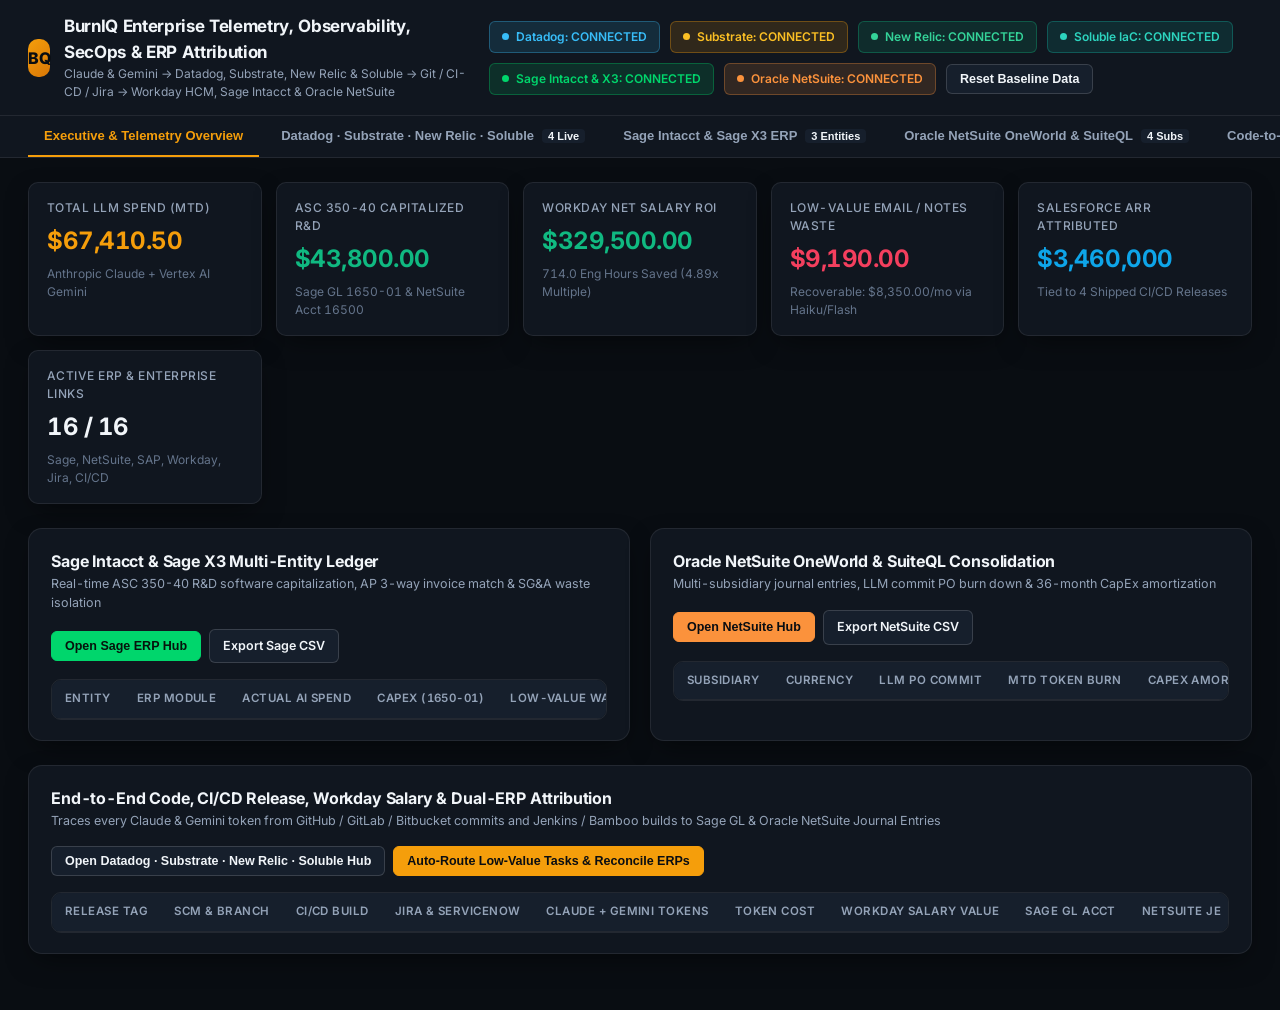
==== commit 11018289: "feat(observability): add Datadog, Substrate, New Relic & Soluble telemetry, NRQL workbench & IaC sca" ====
--- a/static/index.html
+++ b/static/index.html
@@ -13,20 +13,36 @@
       <div class="brand-cluster">
         <div class="brand-mark" aria-hidden="true">BQ</div>
         <div class="brand-title-wrap">
-          <h1>BurnIQ Enterprise Telemetry &amp; ERP Financial Attribution</h1>
+          <h1>BurnIQ Enterprise Telemetry, Observability, SecOps &amp; ERP Attribution</h1>
           <div class="brand-subtitle">
-            Claude &amp; Gemini Token Burn &rarr; Git / CI-CD Releases &rarr; Jira &amp; Workday HCM &rarr; Sage Intacct &amp; Oracle NetSuite OneWorld GL
+            Claude &amp; Gemini &rarr; Datadog, Substrate, New Relic &amp; Soluble &rarr; Git / CI-CD / Jira &rarr; Workday HCM, Sage Intacct &amp; Oracle NetSuite
           </div>
         </div>
       </div>
       <div class="header-badges">
+        <span class="erp-pill datadog" id="header-datadog-pill">
+          <span class="status-dot"></span>
+          Datadog: CONNECTED
+        </span>
+        <span class="erp-pill substrate" id="header-substrate-pill">
+          <span class="status-dot"></span>
+          Substrate: CONNECTED
+        </span>
+        <span class="erp-pill newrelic" id="header-newrelic-pill">
+          <span class="status-dot"></span>
+          New Relic: CONNECTED
+        </span>
+        <span class="erp-pill soluble" id="header-soluble-pill">
+          <span class="status-dot"></span>
+          Soluble IaC: CONNECTED
+        </span>
         <span class="erp-pill sage" id="header-sage-pill">
           <span class="status-dot"></span>
           Sage Intacct &amp; X3: CONNECTED
         </span>
         <span class="erp-pill netsuite" id="header-netsuite-pill">
           <span class="status-dot"></span>
-          Oracle NetSuite OneWorld: CONNECTED
+          Oracle NetSuite: CONNECTED
         </span>
         <button class="btn" id="btn-reset-demo" type="button">Reset Baseline Data</button>
       </div>
@@ -34,7 +50,10 @@
 
     <nav class="nav-bar" aria-label="Primary Platform Navigation">
       <button class="nav-tab active" id="nav-tab-overview" data-target="panel-overview" type="button">
-        Executive &amp; Dual-ERP Overview
+        Executive &amp; Telemetry Overview
+      </button>
+      <button class="nav-tab" id="nav-tab-observability" data-target="panel-observability" type="button">
+        Datadog &middot; Substrate &middot; New Relic &middot; Soluble <span class="tab-count" id="badge-obs-count">4 Live</span>
       </button>
       <button class="nav-tab" id="nav-tab-sage" data-target="panel-sage" type="button">
         Sage Intacct &amp; Sage X3 ERP <span class="tab-count" id="badge-sage-count">3 Entities</span>
@@ -49,7 +68,7 @@
         Low-Value Task Audit (Emails &amp; Notes)
       </button>
       <button class="nav-tab" id="nav-tab-connectors" data-target="panel-connectors" type="button">
-        Enterprise Connectors &amp; CSV <span class="tab-count" id="badge-connectors-count">16</span>
+        Enterprise Connectors &amp; CSV <span class="tab-count" id="badge-connectors-count">22</span>
       </button>
     </nav>
 
@@ -158,6 +177,9 @@
               <p>Traces every Claude &amp; Gemini token from GitHub / GitLab / Bitbucket commits and Jenkins / Bamboo builds to Sage GL &amp; Oracle NetSuite Journal Entries</p>
             </div>
             <div class="btn-row">
+              <button class="btn" id="btn-goto-observability" type="button">
+                Open Datadog &middot; Substrate &middot; New Relic &middot; Soluble Hub
+              </button>
               <button class="btn btn-primary" id="btn-overview-optimize-waste" type="button">
                 Auto-Route Low-Value Tasks &amp; Reconcile ERPs
               </button>
@@ -180,6 +202,388 @@
                 </tr>
               </thead>
               <tbody id="overview-releases-tbody"></tbody>
+            </table>
+          </div>
+        </div>
+      </section>
+
+      <!-- TAB 1B: DATADOG · SUBSTRATE · NEW RELIC · SOLUBLE HUB -->
+      <section class="tab-panel" id="panel-observability">
+        <!-- 4 Featured Vendor Cards -->
+        <div class="connector-grid">
+          <div class="connector-card" id="featured-card-datadog">
+            <div class="connector-top">
+              <div>
+                <div class="connector-name">Datadog LLM Observability, APM &amp; DORA</div>
+                <div class="connector-cat"><code class="mono">api.datadoghq.com</code> &bull; OTLP &amp; REST v2</div>
+              </div>
+              <span class="badge badge-sky">CONNECTED</span>
+            </div>
+            <div class="connector-desc" id="obs-dd-summary-text">
+              14.2/day DORA Deploy Freq &bull; 3.1% Change Failure Rate &bull; 1,842,910 LLM Spans
+            </div>
+            <div class="connector-meta">
+              <a class="btn" href="/api/export/datadog" download="burniq_datadog_export.csv">Export Spans CSV</a>
+              <button class="btn btn-primary" id="btn-test-datadog" type="button">Test Datadog Handshake</button>
+            </div>
+          </div>
+
+          <div class="connector-card" id="featured-card-substrate">
+            <div class="connector-top">
+              <div>
+                <div class="connector-name">Substrate (M365 Graph &amp; AI Compute)</div>
+                <div class="connector-cat"><code class="mono">substrate.office.com</code> &amp; <code class="mono">api.substrate.run</code></div>
+              </div>
+              <span class="badge badge-amber">CONNECTED</span>
+            </div>
+            <div class="connector-desc" id="obs-sub-summary-text">
+              $146,800/mo Low-Value Email/Notes Salary Burn Caught &bull; 5 AI Compute Fleets (91.8% Util)
+            </div>
+            <div class="connector-meta">
+              <a class="btn" href="/api/export/substrate" download="burniq_substrate_export.csv">Export Signals CSV</a>
+              <button class="btn btn-primary" id="btn-test-substrate" type="button">Test Substrate Handshake</button>
+            </div>
+          </div>
+
+          <div class="connector-card" id="featured-card-newrelic">
+            <div class="connector-top">
+              <div>
+                <div class="connector-name">New Relic APM, NerdGraph &amp; AI Monitoring</div>
+                <div class="connector-cat"><code class="mono">api.newrelic.com</code> &bull; GraphQL &amp; NRQL</div>
+              </div>
+              <span class="badge badge-success">CONNECTED</span>
+            </div>
+            <div class="connector-desc" id="obs-nr-summary-text">
+              0.97 Fleet Apdex &bull; -31.4% Release Latency Delta &bull; 61,840 AI Calls / 24h
+            </div>
+            <div class="connector-meta">
+              <a class="btn" href="/api/export/newrelic" download="burniq_newrelic_export.csv">Export APM CSV</a>
+              <button class="btn btn-primary" id="btn-test-newrelic" type="button">Test New Relic Handshake</button>
+            </div>
+          </div>
+
+          <div class="connector-card" id="featured-card-soluble">
+            <div class="connector-top">
+              <div>
+                <div class="connector-name">Soluble Cloud-Native IaC &amp; DevSecOps</div>
+                <div class="connector-cat"><code class="mono">api.soluble.io</code> &bull; Terraform / K8s / Helm / Secrets</div>
+              </div>
+              <span class="badge badge-success">CONNECTED</span>
+            </div>
+            <div class="connector-desc" id="obs-sol-summary-text">
+              96.4% AI-Assisted IaC Policy Pass Rate &bull; 11.5m Auto-Remediation MTTR
+            </div>
+            <div class="connector-meta">
+              <a class="btn" href="/api/export/soluble" download="burniq_soluble_export.csv">Export Findings CSV</a>
+              <button class="btn btn-primary" id="btn-test-soluble" type="button">Test Soluble Handshake</button>
+            </div>
+          </div>
+        </div>
+
+        <!-- Cross-Platform Correlation Matrix -->
+        <div class="panel-card">
+          <div class="panel-header">
+            <div>
+              <h2>Cross-Platform Correlation Matrix (Datadog + Substrate + New Relic + Soluble)</h2>
+              <p>Unified telemetry correlating LLM token spend, CI/CD release velocity, APM production golden signals, IaC security posture, and M365 email/notes waste</p>
+            </div>
+            <div class="btn-row">
+              <button class="btn btn-primary" id="btn-test-all-23-connectors" type="button">Verify All Enterprise Handshakes</button>
+            </div>
+          </div>
+          <div class="table-wrap">
+            <table>
+              <thead>
+                <tr>
+                  <th>Correlation ID &amp; Scenario</th>
+                  <th>Datadog (LLM Obs &amp; DORA)</th>
+                  <th>New Relic (APM &amp; NRQL)</th>
+                  <th>Soluble (IaC &amp; SecOps)</th>
+                  <th>Substrate (M365 Graph &amp; Compute)</th>
+                  <th>Net Business &amp; Workday Impact</th>
+                </tr>
+              </thead>
+              <tbody id="obs-correlations-tbody"></tbody>
+            </table>
+          </div>
+        </div>
+
+        <!-- Datadog Section -->
+        <div class="grid-2col">
+          <div class="panel-card">
+            <div class="panel-header">
+              <div>
+                <h2>Datadog DORA Metrics — AI-Assisted vs. Pre-AI Baseline</h2>
+                <p>Correlates Claude &amp; Gemini usage with GitHub / GitLab / Bitbucket &amp; Jenkins / Bamboo releases</p>
+              </div>
+            </div>
+            <div class="table-wrap">
+              <table>
+                <thead>
+                  <tr>
+                    <th>DORA Metric</th>
+                    <th>AI-Assisted Cohort</th>
+                    <th>Pre-AI Baseline</th>
+                    <th>Delta</th>
+                    <th>Tier</th>
+                  </tr>
+                </thead>
+                <tbody id="obs-dd-dora-tbody"></tbody>
+              </table>
+            </div>
+          </div>
+
+          <div class="panel-card">
+            <div class="panel-header">
+              <div>
+                <h2>Datadog Active APM, CI Visibility &amp; LLM Cost Monitors</h2>
+                <p>Real-time alerting on non-code Opus/Pro burn, latency SLAs &amp; container memory</p>
+              </div>
+            </div>
+            <div class="table-wrap">
+              <table>
+                <thead>
+                  <tr>
+                    <th>Monitor ID</th>
+                    <th>Monitor Name</th>
+                    <th>Type</th>
+                    <th>State</th>
+                    <th>Current / Threshold</th>
+                  </tr>
+                </thead>
+                <tbody id="obs-dd-monitors-tbody"></tbody>
+              </table>
+            </div>
+          </div>
+        </div>
+
+        <div class="panel-card">
+          <div class="panel-header">
+            <div>
+              <h2>Datadog LLM Observability Trace Spans (<code class="mono">api.datadoghq.com/api/v2/llm-obs/v1/spans</code>)</h2>
+              <p>Granular trace spans linking developer prompts to Git commits, Jira keys, CI/CD releases, or low-value email/notes audit flags</p>
+            </div>
+          </div>
+          <div class="table-wrap">
+            <table>
+              <thead>
+                <tr>
+                  <th>Trace ID</th>
+                  <th>Service</th>
+                  <th>Model</th>
+                  <th>Engineer &amp; Dept</th>
+                  <th>Task Category</th>
+                  <th>Tokens</th>
+                  <th>Cost</th>
+                  <th>Latency</th>
+                  <th>Git / Jira / Release</th>
+                </tr>
+              </thead>
+              <tbody id="obs-dd-spans-tbody"></tbody>
+            </table>
+          </div>
+        </div>
+
+        <!-- Substrate Section -->
+        <div class="panel-card">
+          <div class="panel-header">
+            <div>
+              <h2>Microsoft Substrate Knowledge Graph — Low-Value Email &amp; Meeting Note Signals (<code class="mono">substrate.office.com</code>)</h2>
+              <p>Audits M365 Outlook MailItems, Teams Meeting Transcripts, and Copilot Chat Threads burning frontier LLMs with zero git/release output</p>
+            </div>
+          </div>
+          <div class="table-wrap">
+            <table>
+              <thead>
+                <tr>
+                  <th>Signal ID</th>
+                  <th>Substrate Channel &amp; Artifact</th>
+                  <th>Department</th>
+                  <th>Model Used</th>
+                  <th>Monthly Events</th>
+                  <th>Tokens Burned</th>
+                  <th>LLM Cost</th>
+                  <th>Workday Salary Burn</th>
+                  <th>Classification</th>
+                  <th>Governance Action</th>
+                </tr>
+              </thead>
+              <tbody id="obs-substrate-signals-tbody"></tbody>
+            </table>
+          </div>
+        </div>
+
+        <div class="panel-card">
+          <div class="panel-header">
+            <div>
+              <h2>Substrate Multi-Cloud AI Compute Workloads (<code class="mono">api.substrate.run/v1/workloads</code>)</h2>
+              <p>Distributed inference &amp; agentic orchestration across AWS Bedrock, GCP Vertex AI, and Azure OpenAI</p>
+            </div>
+          </div>
+          <div class="table-wrap">
+            <table>
+              <thead>
+                <tr>
+                  <th>Workload ID</th>
+                  <th>Workload Name</th>
+                  <th>Cloud Substrate</th>
+                  <th>Served Models</th>
+                  <th>p95 Latency</th>
+                  <th>Throughput</th>
+                  <th>Monthly Spend</th>
+                  <th>Linked Releases</th>
+                  <th>ROI Multiple</th>
+                </tr>
+              </thead>
+              <tbody id="obs-substrate-workloads-tbody"></tbody>
+            </table>
+          </div>
+        </div>
+
+        <!-- New Relic Section & Live NRQL Workbench -->
+        <div class="panel-card">
+          <div class="panel-header">
+            <div>
+              <h2>New Relic NerdGraph &amp; Unified Observability Query Console (<code class="mono">api.newrelic.com/graphql</code>)</h2>
+              <p>Run live NRQL queries against <code class="mono">Transaction</code>, <code class="mono">LlmChatCompletionSummary</code>, Datadog Spans, Substrate Graph, or Soluble IaC Findings</p>
+            </div>
+            <div class="btn-row">
+              <button class="btn obs-query-preset" data-engine="newrelic_nrql" data-query="SELECT average(duration), apdex(duration, t: 0.08), percentage(count(*), WHERE error IS true) FROM Transaction FACET appName, releaseId, llmContributor SINCE 7 days ago" type="button">NRQL APM Golden Signals</button>
+              <button class="btn obs-query-preset" data-engine="newrelic_nrql" data-query="SELECT sum(tokenCount), sum(costUsd), average(durationMs) FROM LlmChatCompletionSummary FACET model, primaryAttribution SINCE 24 hours ago" type="button">NRQL AI Monitoring</button>
+              <button class="btn obs-query-preset" data-engine="datadog_spans" data-query="datadog llm_obs spans service:* @git.release_id:*" type="button">Datadog LLM Spans</button>
+              <button class="btn obs-query-preset" data-engine="substrate_graph" data-query="substrate.office.com/v1.0/graph/signals WHERE value_classification = 'LOW-VALUE WASTE'" type="button">Substrate Email/Notes Graph</button>
+              <button class="btn obs-query-preset" data-engine="soluble_policy" data-query="soluble iac findings WHERE severity IN ('CRITICAL', 'HIGH')" type="button">Soluble IaC Findings</button>
+            </div>
+          </div>
+          <div class="form-grid" style="grid-template-columns: 220px 1fr auto;">
+            <div class="form-field">
+              <label for="obs-query-engine">Telemetry Query Engine</label>
+              <select id="obs-query-engine">
+                <option value="newrelic_nrql">New Relic NRQL / NerdGraph</option>
+                <option value="datadog_spans">Datadog LLM Obs &amp; DORA</option>
+                <option value="substrate_graph">Substrate M365 Graph</option>
+                <option value="soluble_policy">Soluble IaC Policy Engine</option>
+              </select>
+            </div>
+            <div class="form-field">
+              <label for="obs-query-input">Query Expression</label>
+              <input id="obs-query-input" class="mono" type="text" value="SELECT average(duration), apdex(duration, t: 0.08), percentage(count(*), WHERE error IS true) FROM Transaction FACET appName, releaseId, llmContributor SINCE 7 days ago" />
+            </div>
+            <div class="form-field" style="justify-content: flex-end;">
+              <label>&nbsp;</label>
+              <button class="btn btn-primary" id="btn-run-obs-query" type="button">Execute Telemetry Query</button>
+            </div>
+          </div>
+          <div id="obs-query-insight-bar" style="font-size: 12.5px; color: var(--accent-emerald); font-weight: 600;"></div>
+          <div class="table-wrap">
+            <table>
+              <thead id="obs-query-thead"></thead>
+              <tbody id="obs-query-tbody"></tbody>
+            </table>
+          </div>
+        </div>
+
+        <div class="grid-2col">
+          <div class="panel-card">
+            <div class="panel-header">
+              <div>
+                <h2>New Relic APM Golden Signals by CI/CD Release</h2>
+                <p>Apdex, throughput (RPM), p95 latency delta &amp; error rates per AI-attributed release</p>
+              </div>
+            </div>
+            <div class="table-wrap">
+              <table>
+                <thead>
+                  <tr>
+                    <th>Service Name</th>
+                    <th>Apdex</th>
+                    <th>p95 Latency (Delta)</th>
+                    <th>Error %</th>
+                    <th>Release &amp; LLM</th>
+                  </tr>
+                </thead>
+                <tbody id="obs-nr-apm-tbody"></tbody>
+              </table>
+            </div>
+          </div>
+
+          <div class="panel-card">
+            <div class="panel-header">
+              <div>
+                <h2>New Relic AI Monitoring (<code class="mono">LlmChatCompletionSummary</code>)</h2>
+                <p>24-hour model request volume, token consumption, error rate &amp; cost attribution</p>
+              </div>
+            </div>
+            <div class="table-wrap">
+              <table>
+                <thead>
+                  <tr>
+                    <th>Model</th>
+                    <th>24h Calls</th>
+                    <th>Tokens (24h)</th>
+                    <th>Cost (24h)</th>
+                    <th>Primary Attribution</th>
+                  </tr>
+                </thead>
+                <tbody id="obs-nr-models-tbody"></tbody>
+              </table>
+            </div>
+          </div>
+        </div>
+
+        <!-- Soluble Section & Interactive IaC Scanner -->
+        <div class="panel-card">
+          <div class="panel-header">
+            <div>
+              <h2>Soluble Cloud-Native IaC Security &amp; Live Auto-Remediation Scanner (<code class="mono">api.soluble.io</code>)</h2>
+              <p>Scan AI-generated Terraform, Kubernetes, Helm, or Dockerfile snippets for IAM wildcards, unencrypted storage, or secrets and synthesize compliant patches</p>
+            </div>
+          </div>
+          <form id="form-soluble-scan" class="form-grid" style="grid-template-columns: 180px 220px 1fr auto;">
+            <div class="form-field">
+              <label for="soluble-iac-type">IaC Framework</label>
+              <select id="soluble-iac-type" name="iac_type">
+                <option value="Terraform">Terraform (HCL)</option>
+                <option value="Kubernetes">Kubernetes Manifest</option>
+                <option value="Helm">Helm Chart</option>
+                <option value="Dockerfile">Dockerfile</option>
+              </select>
+            </div>
+            <div class="form-field">
+              <label for="soluble-llm-author">LLM Co-Author</label>
+              <select id="soluble-llm-author" name="llm_author">
+                <option value="Claude 3.7 Sonnet">Claude 3.7 Sonnet</option>
+                <option value="Gemini 2.5 Pro">Gemini 2.5 Pro</option>
+                <option value="Human Engineer">Human Engineer</option>
+              </select>
+            </div>
+            <div class="form-field">
+              <label for="soluble-code-input">IaC Code Snippet to Audit</label>
+              <input id="soluble-code-input" class="mono" type="text" value='resource "aws_iam_policy" "settlement" { Action = "*" encrypted = false publicly_accessible = true }' />
+            </div>
+            <div class="form-field" style="justify-content: flex-end;">
+              <label>&nbsp;</label>
+              <button class="btn btn-primary" id="btn-run-soluble-scan" type="submit">Run Soluble IaC Scan</button>
+            </div>
+          </form>
+          <div id="soluble-scan-result-box" style="display:none; background: var(--bg-base); border: 1px solid var(--border-strong); border-radius: var(--radius-md); padding: 14px;">
+            <div id="soluble-scan-meta" style="font-weight: 600; color: var(--accent-emerald); margin-bottom: 8px;"></div>
+            <pre id="soluble-scan-remediated-pre" class="mono" style="font-size: 12px; color: var(--text-primary); white-space: pre-wrap;"></pre>
+          </div>
+          <div class="table-wrap">
+            <table>
+              <thead>
+                <tr>
+                  <th>Finding ID &amp; Rule</th>
+                  <th>Severity</th>
+                  <th>IaC Type</th>
+                  <th>Finding Title &amp; Policy Framework</th>
+                  <th>Repo &amp; CI Pipeline</th>
+                  <th>Author Attribution</th>
+                  <th>Status &amp; MTTR</th>
+                </tr>
+              </thead>
+              <tbody id="obs-soluble-findings-tbody"></tbody>
             </table>
           </div>
         </div>
--- a/static/styles.css
+++ b/static/styles.css
@@ -132,6 +132,30 @@
   border-color: rgba(251, 146, 60, 0.3);
 }
 
+.erp-pill.datadog {
+  background: rgba(56, 189, 248, 0.13);
+  color: #38bdf8;
+  border-color: rgba(56, 189, 248, 0.32);
+}
+
+.erp-pill.substrate {
+  background: rgba(245, 158, 11, 0.14);
+  color: #fbbf24;
+  border-color: rgba(245, 158, 11, 0.32);
+}
+
+.erp-pill.newrelic {
+  background: rgba(16, 185, 129, 0.14);
+  color: #34d399;
+  border-color: rgba(16, 185, 129, 0.32);
+}
+
+.erp-pill.soluble {
+  background: rgba(20, 184, 166, 0.14);
+  color: #2dd4bf;
+  border-color: rgba(20, 184, 166, 0.32);
+}
+
 .status-dot {
   width: 7px;
   height: 7px;
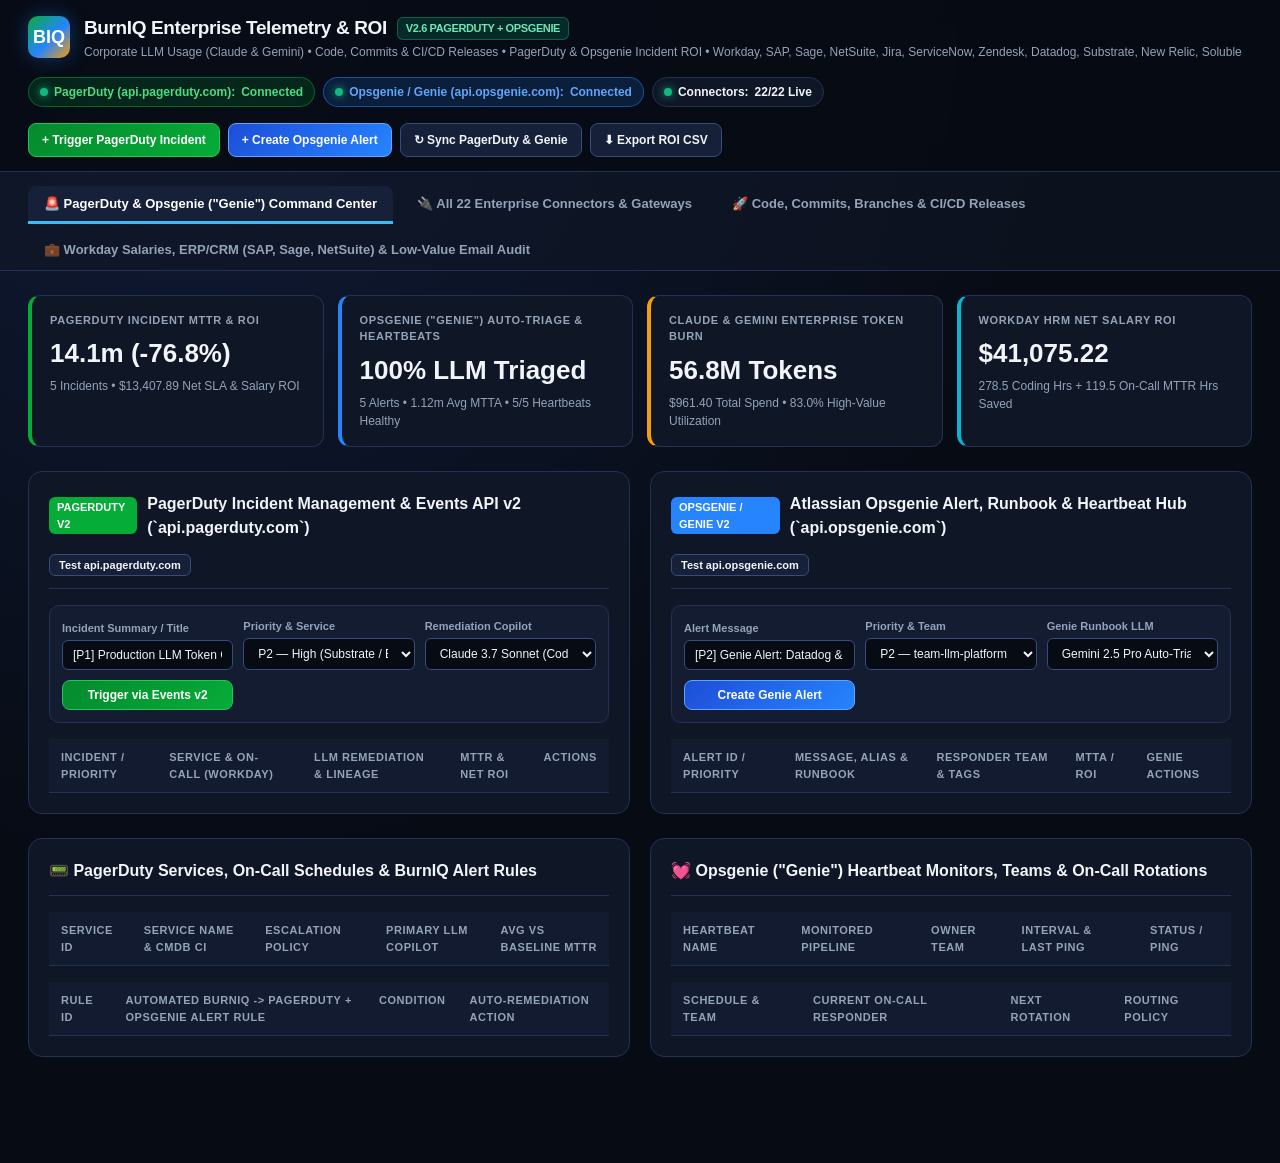
==== commit 3c9ba7c5: "Merge and unify BurnIQ Service Connection ON/OFF Controls, 4-Persona Dashboards, Hybrid Search, Goog" ====
--- a/static/index.html
+++ b/static/index.html
@@ -3,1038 +3,1271 @@
 <head>
   <meta charset="UTF-8" />
   <meta name="viewport" content="width=device-width, initial-scale=1.0" />
-  <title>BurnIQ — Enterprise LLM Telemetry, Sage &amp; Oracle NetSuite ERP &amp; Workday Salary ROI</title>
-  <meta name="description" content="BurnIQ connects corporate Claude and Gemini token telemetry across GitHub, GitLab, Bitbucket, Jenkins, Bamboo, and Jira into Workday HCM compensation, Sage Intacct / Sage X3 General Ledger, Oracle NetSuite OneWorld SuiteQL, SAP, Salesforce, and Low-Value Task Auditing." />
-  <link rel="stylesheet" href="/static/styles.css" />
+  <title>BurnIQ — Enterprise LLM Telemetry, PagerDuty & Opsgenie ROI Platform</title>
+  <style>
+    :root {
+      --bg-base: #070b14;
+      --bg-surface: #0f1626;
+      --bg-elevated: #162038;
+      --bg-glass: rgba(22, 32, 56, 0.78);
+      --border: #233253;
+      --border-bright: #354c7c;
+      --text-primary: #f1f5f9;
+      --text-secondary: #94a3b8;
+      --text-muted: #64748b;
+      --pd-green: #06ac38;
+      --pd-green-soft: rgba(6, 172, 56, 0.16);
+      --og-blue: #2684ff;
+      --og-blue-soft: rgba(38, 132, 255, 0.16);
+      --claude-amber: #f59e0b;
+      --gemini-cyan: #06b6d4;
+      --danger: #ef4444;
+      --warning: #f97316;
+      --success: #10b981;
+      --purple: #8b5cf6;
+    }
+
+    * {
+      box-sizing: border-box;
+      margin: 0;
+      padding: 0;
+    }
+
+    body {
+      background: radial-gradient(circle at 15% 0%, #101c38 0%, var(--bg-base) 55%);
+      color: var(--text-primary);
+      font-family: 'Inter', -apple-system, BlinkMacSystemFont, "Segoe UI", Roboto, sans-serif;
+      line-height: 1.5;
+      min-height: 100vh;
+    }
+
+    /* Top Header */
+    .topbar {
+      position: sticky;
+      top: 0;
+      z-index: 50;
+      background: rgba(7, 11, 20, 0.92);
+      backdrop-filter: blur(14px);
+      border-bottom: 1px solid var(--border);
+      padding: 14px 28px;
+      display: flex;
+      flex-wrap: wrap;
+      align-items: center;
+      justify-content: space-between;
+      gap: 16px;
+    }
+
+    .brand {
+      display: flex;
+      align-items: center;
+      gap: 14px;
+    }
+
+    .brand-logo {
+      width: 42px;
+      height: 42px;
+      border-radius: 10px;
+      background: linear-gradient(135deg, #06ac38 0%, #2684ff 55%, #f59e0b 100%);
+      display: flex;
+      align-items: center;
+      justify-content: center;
+      font-weight: 800;
+      font-size: 18px;
+      color: #fff;
+      box-shadow: 0 0 20px rgba(38, 132, 255, 0.35);
+    }
+
+    .brand-title h1 {
+      font-size: 19px;
+      font-weight: 800;
+      letter-spacing: -0.02em;
+      display: flex;
+      align-items: center;
+      gap: 10px;
+    }
+
+    .brand-title p {
+      font-size: 12px;
+      color: var(--text-secondary);
+    }
+
+    .status-pills {
+      display: flex;
+      flex-wrap: wrap;
+      align-items: center;
+      gap: 8px;
+    }
+
+    .pill {
+      display: inline-flex;
+      align-items: center;
+      gap: 6px;
+      padding: 5px 11px;
+      border-radius: 999px;
+      font-size: 12px;
+      font-weight: 600;
+      border: 1px solid var(--border);
+      background: var(--bg-surface);
+    }
+
+    .pill.pd {
+      border-color: rgba(6, 172, 56, 0.5);
+      background: var(--pd-green-soft);
+      color: #4ade80;
+    }
+
+    .pill.og {
+      border-color: rgba(38, 132, 255, 0.5);
+      background: var(--og-blue-soft);
+      color: #60a5fa;
+    }
+
+    .dot {
+      width: 8px;
+      height: 8px;
+      border-radius: 50%;
+      background: var(--success);
+      box-shadow: 0 0 8px var(--success);
+    }
+
+    .top-actions {
+      display: flex;
+      flex-wrap: wrap;
+      gap: 8px;
+    }
+
+    button, .btn {
+      cursor: pointer;
+      border: 1px solid var(--border-bright);
+      background: var(--bg-elevated);
+      color: var(--text-primary);
+      padding: 7px 13px;
+      border-radius: 8px;
+      font-size: 12px;
+      font-weight: 600;
+      transition: all 0.15s ease;
+      display: inline-flex;
+      align-items: center;
+      gap: 6px;
+      text-decoration: none;
+    }
+
+    button:hover, .btn:hover {
+      border-color: #60a5fa;
+      transform: translateY(-1px);
+    }
+
+    .btn-pd {
+      background: linear-gradient(135deg, #058a2d, #06ac38);
+      border-color: #22c55e;
+      color: #fff;
+    }
+
+    .btn-og {
+      background: linear-gradient(135deg, #1d4ed8, #2684ff);
+      border-color: #60a5fa;
+      color: #fff;
+    }
+
+    .btn-sm {
+      padding: 4px 9px;
+      font-size: 11px;
+      border-radius: 6px;
+    }
+
+    /* Navigation Tabs */
+    .nav-tabs {
+      display: flex;
+      flex-wrap: wrap;
+      gap: 8px;
+      padding: 14px 28px 0;
+      border-bottom: 1px solid var(--border);
+      background: rgba(15, 22, 38, 0.6);
+    }
+
+    .tab-btn {
+      background: transparent;
+      border: none;
+      border-bottom: 3px solid transparent;
+      border-radius: 8px 8px 0 0;
+      padding: 10px 16px;
+      color: var(--text-secondary);
+      font-size: 13px;
+      font-weight: 600;
+    }
+
+    .tab-btn:hover {
+      color: var(--text-primary);
+      transform: none;
+    }
+
+    .tab-btn.active {
+      color: #fff;
+      background: var(--bg-elevated);
+      border-bottom-color: #38bdf8;
+    }
+
+    .container {
+      max-width: 1600px;
+      margin: 0 auto;
+      padding: 24px 28px 60px;
+    }
+
+    /* KPI Strip */
+    .kpi-grid {
+      display: grid;
+      grid-template-columns: repeat(auto-fit, minmax(220px, 1fr));
+      gap: 14px;
+      margin-bottom: 24px;
+    }
+
+    .kpi-card {
+      background: var(--bg-surface);
+      border: 1px solid var(--border);
+      border-radius: 12px;
+      padding: 16px 18px;
+      position: relative;
+      overflow: hidden;
+    }
+
+    .kpi-card.pd-accent {
+      border-left: 4px solid var(--pd-green);
+    }
+
+    .kpi-card.og-accent {
+      border-left: 4px solid var(--og-blue);
+    }
+
+    .kpi-card.llm-accent {
+      border-left: 4px solid var(--claude-amber);
+    }
+
+    .kpi-card.roi-accent {
+      border-left: 4px solid var(--gemini-cyan);
+    }
+
+    .kpi-label {
+      font-size: 11px;
+      text-transform: uppercase;
+      letter-spacing: 0.06em;
+      color: var(--text-secondary);
+      font-weight: 700;
+    }
+
+    .kpi-value {
+      font-size: 26px;
+      font-weight: 800;
+      margin: 6px 0 4px;
+      font-variant-numeric: tabular-nums;
+    }
+
+    .kpi-sub {
+      font-size: 12px;
+      color: var(--text-secondary);
+    }
+
+    /* Dual Grid for PagerDuty & Opsgenie */
+    .dual-grid {
+      display: grid;
+      grid-template-columns: 1fr 1fr;
+      gap: 20px;
+      margin-bottom: 24px;
+    }
+
+    @media (max-width: 1200px) {
+      .dual-grid {
+        grid-template-columns: 1fr;
+      }
+    }
+
+    .panel {
+      background: var(--bg-surface);
+      border: 1px solid var(--border);
+      border-radius: 14px;
+      padding: 20px;
+      margin-bottom: 22px;
+    }
+
+    .panel-header {
+      display: flex;
+      flex-wrap: wrap;
+      align-items: center;
+      justify-content: space-between;
+      gap: 12px;
+      margin-bottom: 16px;
+      padding-bottom: 12px;
+      border-bottom: 1px solid var(--border);
+    }
+
+    .panel-title {
+      display: flex;
+      align-items: center;
+      gap: 10px;
+      font-size: 16px;
+      font-weight: 700;
+    }
+
+    .badge {
+      display: inline-flex;
+      align-items: center;
+      padding: 2px 8px;
+      border-radius: 6px;
+      font-size: 11px;
+      font-weight: 700;
+      text-transform: uppercase;
+    }
+
+    .badge-p1, .badge-critical, .badge-triggered, .badge-open {
+      background: rgba(239, 68, 68, 0.2);
+      color: #fca5a5;
+      border: 1px solid rgba(239, 68, 68, 0.45);
+    }
+
+    .badge-p2, .badge-warning, .badge-acknowledged, .badge-acked {
+      background: rgba(245, 158, 11, 0.2);
+      color: #fcd34d;
+      border: 1px solid rgba(245, 158, 11, 0.45);
+    }
+
+    .badge-p3, .badge-snoozed {
+      background: rgba(56, 189, 248, 0.2);
+      color: #7dd3fc;
+      border: 1px solid rgba(56, 189, 248, 0.45);
+    }
+
+    .badge-resolved, .badge-closed, .badge-healthy, .badge-connected {
+      background: rgba(16, 185, 129, 0.18);
+      color: #6ee7b7;
+      border: 1px solid rgba(16, 185, 129, 0.4);
+    }
+
+    .badge-claude {
+      background: rgba(245, 158, 11, 0.18);
+      color: #fbbf24;
+      border: 1px solid rgba(245, 158, 11, 0.4);
+    }
+
+    .badge-gemini {
+      background: rgba(6, 182, 212, 0.18);
+      color: #22d3ee;
+      border: 1px solid rgba(6, 182, 212, 0.4);
+    }
+
+    /* Tables */
+    .table-wrap {
+      overflow-x: auto;
+    }
+
+    table {
+      width: 100%;
+      border-collapse: collapse;
+      font-size: 12.5px;
+    }
+
+    th, td {
+      text-align: left;
+      padding: 10px 12px;
+      border-bottom: 1px solid var(--border);
+      vertical-align: top;
+    }
+
+    th {
+      color: var(--text-secondary);
+      font-size: 11px;
+      text-transform: uppercase;
+      letter-spacing: 0.05em;
+      background: rgba(22, 32, 56, 0.5);
+    }
+
+    tr:hover td {
+      background: rgba(38, 132, 255, 0.04);
+    }
+
+    /* Inline Form Bar */
+    .form-bar {
+      display: grid;
+      grid-template-columns: repeat(auto-fit, minmax(160px, 1fr));
+      gap: 10px;
+      background: rgba(22, 32, 56, 0.65);
+      border: 1px solid var(--border);
+      border-radius: 10px;
+      padding: 12px;
+      margin-bottom: 16px;
+      align-items: end;
+    }
+
+    .form-group label {
+      display: block;
+      font-size: 11px;
+      color: var(--text-secondary);
+      margin-bottom: 4px;
+      font-weight: 600;
+    }
+
+    .form-group input, .form-group select, .form-group textarea {
+      width: 100%;
+      background: var(--bg-base);
+      border: 1px solid var(--border-bright);
+      color: var(--text-primary);
+      padding: 7px 10px;
+      border-radius: 6px;
+      font-size: 12px;
+    }
+
+    /* Connectors Grid */
+    .connector-grid {
+      display: grid;
+      grid-template-columns: repeat(auto-fill, minmax(290px, 1fr));
+      gap: 14px;
+    }
+
+    .connector-card {
+      background: var(--bg-elevated);
+      border: 1px solid var(--border);
+      border-radius: 10px;
+      padding: 14px;
+      display: flex;
+      flex-direction: column;
+      justify-content: space-between;
+      gap: 10px;
+    }
+
+    .connector-card.highlight-pd {
+      border-color: var(--pd-green);
+      box-shadow: 0 0 16px rgba(6, 172, 56, 0.14);
+    }
+
+    .connector-card.highlight-og {
+      border-color: var(--og-blue);
+      box-shadow: 0 0 16px rgba(38, 132, 255, 0.14);
+    }
+
+    .mono {
+      font-family: ui-monospace, SFMono-Regular, Menlo, Monaco, Consolas, monospace;
+      font-size: 11.5px;
+    }
+
+    .toast {
+      position: fixed;
+      bottom: 22px;
+      right: 22px;
+      background: #0f172a;
+      border: 1px solid #38bdf8;
+      color: #f8fafc;
+      padding: 12px 18px;
+      border-radius: 10px;
+      font-size: 13px;
+      font-weight: 600;
+      box-shadow: 0 10px 30px rgba(0,0,0,0.5);
+      display: none;
+      z-index: 100;
+    }
+
+    .tab-section {
+      display: none;
+    }
+
+    .tab-section.active {
+      display: block;
+    }
+  </style>
 </head>
 <body>
-  <div class="app-shell">
-    <header class="top-header">
-      <div class="brand-cluster">
-        <div class="brand-mark" aria-hidden="true">BQ</div>
-        <div class="brand-title-wrap">
-          <h1>BurnIQ Enterprise Telemetry, Observability, SecOps &amp; ERP Attribution</h1>
-          <div class="brand-subtitle">
-            Claude &amp; Gemini &rarr; Datadog, Substrate, New Relic &amp; Soluble &rarr; Git / CI-CD / Jira &rarr; Workday HCM, Sage Intacct &amp; Oracle NetSuite
-          </div>
-        </div>
+
+  <!-- TOP COMMAND BAR -->
+  <header class="topbar">
+    <div class="brand">
+      <div class="brand-logo">BIQ</div>
+      <div class="brand-title">
+        <h1>
+          BurnIQ Enterprise Telemetry & ROI
+          <span class="badge badge-connected">v2.6 PagerDuty + Opsgenie</span>
+        </h1>
+        <p>Corporate LLM Usage (Claude & Gemini) • Code, Commits & CI/CD Releases • PagerDuty & Opsgenie Incident ROI • Workday, SAP, Sage, NetSuite, Jira, ServiceNow, Zendesk, Datadog, Substrate, New Relic, Soluble</p>
       </div>
-      <div class="header-badges">
-        <span class="erp-pill datadog" id="header-datadog-pill">
-          <span class="status-dot"></span>
-          Datadog: CONNECTED
-        </span>
-        <span class="erp-pill substrate" id="header-substrate-pill">
-          <span class="status-dot"></span>
-          Substrate: CONNECTED
-        </span>
-        <span class="erp-pill newrelic" id="header-newrelic-pill">
-          <span class="status-dot"></span>
-          New Relic: CONNECTED
-        </span>
-        <span class="erp-pill soluble" id="header-soluble-pill">
-          <span class="status-dot"></span>
-          Soluble IaC: CONNECTED
-        </span>
-        <span class="erp-pill sage" id="header-sage-pill">
-          <span class="status-dot"></span>
-          Sage Intacct &amp; X3: CONNECTED
-        </span>
-        <span class="erp-pill netsuite" id="header-netsuite-pill">
-          <span class="status-dot"></span>
-          Oracle NetSuite: CONNECTED
-        </span>
-        <button class="btn" id="btn-reset-demo" type="button">Reset Baseline Data</button>
+    </div>
+
+    <div class="status-pills">
+      <span class="pill pd" id="pill-pagerduty">
+        <span class="dot"></span>
+        PagerDuty (api.pagerduty.com): <strong id="pd-pill-text">Connected</strong>
+      </span>
+      <span class="pill og" id="pill-opsgenie">
+        <span class="dot"></span>
+        Opsgenie / Genie (api.opsgenie.com): <strong id="og-pill-text">Connected</strong>
+      </span>
+      <span class="pill">
+        <span class="dot"></span>
+        Connectors: <strong id="connectors-pill-count">22/22 Live</strong>
+      </span>
+    </div>
+
+    <div class="top-actions">
+      <button class="btn-pd" onclick="quickTriggerPagerDuty()">+ Trigger PagerDuty Incident</button>
+      <button class="btn-og" onclick="quickCreateOpsgenieAlert()">+ Create Opsgenie Alert</button>
+      <button onclick="syncAllSystems()">↻ Sync PagerDuty & Genie</button>
+      <a class="btn" href="/api/csv/export" download="burniq_pagerduty_opsgenie_roi.csv">⬇ Export ROI CSV</a>
+    </div>
+  </header>
+
+  <!-- NAVIGATION TABS -->
+  <nav class="nav-tabs" id="main-tabs">
+    <button class="tab-btn active" data-tab="tab-pd-genie" onclick="switchTab('tab-pd-genie')">
+      🚨 PagerDuty & Opsgenie ("Genie") Command Center
+    </button>
+    <button class="tab-btn" data-tab="tab-connectors" onclick="switchTab('tab-connectors')">
+      🔌 All 22 Enterprise Connectors & Gateways
+    </button>
+    <button class="tab-btn" data-tab="tab-cicd-code" onclick="switchTab('tab-cicd-code')">
+      🚀 Code, Commits, Branches & CI/CD Releases
+    </button>
+    <button class="tab-btn" data-tab="tab-workday-erp" onclick="switchTab('tab-workday-erp')">
+      💼 Workday Salaries, ERP/CRM (SAP, Sage, NetSuite) & Low-Value Email Audit
+    </button>
+  </nav>
+
+  <main class="container">
+    <!-- EXECUTIVE KPI STRIP (Always Visible) -->
+    <section class="kpi-grid">
+      <div class="kpi-card pd-accent">
+        <div class="kpi-label">PagerDuty Incident MTTR & ROI</div>
+        <div class="kpi-value" id="kpi-pd-mttr">14.1m (-76.8%)</div>
+        <div class="kpi-sub" id="kpi-pd-sub">5 Incidents • $13,407.89 Net SLA & Salary ROI</div>
       </div>
-    </header>
-
-    <nav class="nav-bar" aria-label="Primary Platform Navigation">
-      <button class="nav-tab active" id="nav-tab-overview" data-target="panel-overview" type="button">
-        Executive &amp; Telemetry Overview
-      </button>
-      <button class="nav-tab" id="nav-tab-observability" data-target="panel-observability" type="button">
-        Datadog &middot; Substrate &middot; New Relic &middot; Soluble <span class="tab-count" id="badge-obs-count">4 Live</span>
-      </button>
-      <button class="nav-tab" id="nav-tab-sage" data-target="panel-sage" type="button">
-        Sage Intacct &amp; Sage X3 ERP <span class="tab-count" id="badge-sage-count">3 Entities</span>
-      </button>
-      <button class="nav-tab" id="nav-tab-netsuite" data-target="panel-netsuite" type="button">
-        Oracle NetSuite OneWorld &amp; SuiteQL <span class="tab-count" id="badge-netsuite-count">4 Subs</span>
-      </button>
-      <button class="nav-tab" id="nav-tab-releases" data-target="panel-releases" type="button">
-        Code-to-Release &amp; Workday ROI
-      </button>
-      <button class="nav-tab" id="nav-tab-audit" data-target="panel-audit" type="button">
-        Low-Value Task Audit (Emails &amp; Notes)
-      </button>
-      <button class="nav-tab" id="nav-tab-connectors" data-target="panel-connectors" type="button">
-        Enterprise Connectors &amp; CSV <span class="tab-count" id="badge-connectors-count">22</span>
-      </button>
-    </nav>
-
-    <main class="main-container">
-      <!-- KPI Strip -->
-      <section class="kpi-grid" aria-label="Executive Financial and Telemetry KPIs">
-        <div class="kpi-card">
-          <div class="kpi-label">Total LLM Spend (MTD)</div>
-          <div class="kpi-value amber" id="kpi-total-spend">$67,410.50</div>
-          <div class="kpi-meta">Anthropic Claude + Vertex AI Gemini</div>
-        </div>
-        <div class="kpi-card">
-          <div class="kpi-label">ASC 350-40 Capitalized R&amp;D</div>
-          <div class="kpi-value emerald" id="kpi-capex-rd">$43,800.00</div>
-          <div class="kpi-meta">Sage GL 1650-01 &amp; NetSuite Acct 16500</div>
-        </div>
-        <div class="kpi-card">
-          <div class="kpi-label">Workday Net Salary ROI</div>
-          <div class="kpi-value emerald" id="kpi-workday-roi">$329,500.00</div>
-          <div class="kpi-meta"><span id="kpi-hours-saved">714.0</span> Eng Hours Saved (4.89x Multiple)</div>
-        </div>
-        <div class="kpi-card">
-          <div class="kpi-label">Low-Value Email / Notes Waste</div>
-          <div class="kpi-value rose" id="kpi-low-value-waste">$9,190.00</div>
-          <div class="kpi-meta">Recoverable: <span id="kpi-recoverable-savings">$8,350.00</span>/mo via Haiku/Flash</div>
-        </div>
-        <div class="kpi-card">
-          <div class="kpi-label">Salesforce ARR Attributed</div>
-          <div class="kpi-value sky" id="kpi-salesforce-arr">$3,460,000</div>
-          <div class="kpi-meta">Tied to 4 Shipped CI/CD Releases</div>
-        </div>
-        <div class="kpi-card">
-          <div class="kpi-label">Active ERP &amp; Enterprise Links</div>
-          <div class="kpi-value" id="kpi-connected-systems">16 / 16</div>
-          <div class="kpi-meta">Sage, NetSuite, SAP, Workday, Jira, CI/CD</div>
-        </div>
-      </section>
-
-      <!-- TAB 1: EXECUTIVE & DUAL-ERP OVERVIEW -->
-      <section class="tab-panel active" id="panel-overview">
-        <div class="grid-2col">
-          <!-- Sage Summary Card -->
-          <div class="panel-card">
-            <div class="panel-header">
-              <div>
-                <h2>Sage Intacct &amp; Sage X3 Multi-Entity Ledger</h2>
-                <p>Real-time ASC 350-40 R&amp;D software capitalization, AP 3-way invoice match &amp; SG&amp;A waste isolation</p>
-              </div>
-              <div class="btn-row">
-                <button class="btn btn-sage" id="btn-goto-sage" type="button">Open Sage ERP Hub</button>
-                <a class="btn" id="link-export-sage-overview" href="/api/export/sage" download="burniq_sage_export.csv">Export Sage CSV</a>
-              </div>
-            </div>
-            <div class="table-wrap">
-              <table>
-                <thead>
-                  <tr>
-                    <th>Entity</th>
-                    <th>ERP Module</th>
-                    <th>Actual AI Spend</th>
-                    <th>CapEx (1650-01)</th>
-                    <th>Low-Value Waste</th>
-                    <th>Workday ROI</th>
-                  </tr>
-                </thead>
-                <tbody id="overview-sage-entities-tbody"></tbody>
-              </table>
-            </div>
-          </div>
-
-          <!-- Oracle NetSuite Summary Card -->
-          <div class="panel-card">
-            <div class="panel-header">
-              <div>
-                <h2>Oracle NetSuite OneWorld &amp; SuiteQL Consolidation</h2>
-                <p>Multi-subsidiary journal entries, LLM commit PO burn down &amp; 36-month CapEx amortization</p>
-              </div>
-              <div class="btn-row">
-                <button class="btn btn-netsuite" id="btn-goto-netsuite" type="button">Open NetSuite Hub</button>
-                <a class="btn" id="link-export-netsuite-overview" href="/api/export/netsuite" download="burniq_netsuite_export.csv">Export NetSuite CSV</a>
-              </div>
-            </div>
-            <div class="table-wrap">
-              <table>
-                <thead>
-                  <tr>
-                    <th>Subsidiary</th>
-                    <th>Currency</th>
-                    <th>LLM PO Commit</th>
-                    <th>MTD Token Burn</th>
-                    <th>CapEx Amortized</th>
-                    <th>EBITDA Lift</th>
-                  </tr>
-                </thead>
-                <tbody id="overview-netsuite-subs-tbody"></tbody>
-              </table>
-            </div>
-          </div>
-        </div>
-
-        <!-- End-to-End Code-to-ERP Attribution Table -->
-        <div class="panel-card">
+      <div class="kpi-card og-accent">
+        <div class="kpi-label">Opsgenie ("Genie") Auto-Triage & Heartbeats</div>
+        <div class="kpi-value" id="kpi-og-triage">100% LLM Triaged</div>
+        <div class="kpi-sub" id="kpi-og-sub">5 Alerts • 1.12m Avg MTTA • 5/5 Heartbeats Healthy</div>
+      </div>
+      <div class="kpi-card llm-accent">
+        <div class="kpi-label">Claude & Gemini Enterprise Token Burn</div>
+        <div class="kpi-value" id="kpi-llm-tokens">56.8M Tokens</div>
+        <div class="kpi-sub" id="kpi-llm-sub">$961.40 Total Spend • 83.0% High-Value Utilization</div>
+      </div>
+      <div class="kpi-card roi-accent">
+        <div class="kpi-label">Workday HRM Net Salary ROI</div>
+        <div class="kpi-value" id="kpi-workday-roi">$41,075.22</div>
+        <div class="kpi-sub" id="kpi-workday-sub">278.5 Coding Hrs + 119.5 On-Call MTTR Hrs Saved</div>
+      </div>
+    </section>
+
+    <!-- ================================================================ -->
+    <!-- TAB 1: PAGERDUTY & OPSGENIE ("GENIE") COMMAND CENTER              -->
+    <!-- ================================================================ -->
+    <div id="tab-pd-genie" class="tab-section active">
+
+      <div class="dual-grid">
+        <!-- PAGERDUTY PANEL -->
+        <div class="panel" style="margin-bottom:0;">
           <div class="panel-header">
+            <div class="panel-title">
+              <span class="badge" style="background:var(--pd-green);color:#fff;">PagerDuty v2</span>
+              <span>PagerDuty Incident Management & Events API v2 (`api.pagerduty.com`)</span>
+            </div>
             <div>
-              <h2>End-to-End Code, CI/CD Release, Workday Salary &amp; Dual-ERP Attribution</h2>
-              <p>Traces every Claude &amp; Gemini token from GitHub / GitLab / Bitbucket commits and Jenkins / Bamboo builds to Sage GL &amp; Oracle NetSuite Journal Entries</p>
-            </div>
-            <div class="btn-row">
-              <button class="btn" id="btn-goto-observability" type="button">
-                Open Datadog &middot; Substrate &middot; New Relic &middot; Soluble Hub
+              <button class="btn-sm" onclick="testSingleConnector('pagerduty')">Test api.pagerduty.com</button>
+            </div>
+          </div>
+
+          <!-- Trigger PagerDuty Form -->
+          <div class="form-bar">
+            <div class="form-group">
+              <label for="pd-title-input">Incident Summary / Title</label>
+              <input id="pd-title-input" type="text" value="[P1] Production LLM Token Gateway Timeout Spike" />
+            </div>
+            <div class="form-group">
+              <label for="pd-priority-input">Priority & Service</label>
+              <select id="pd-priority-input">
+                <option value="P1">P1 — Critical (Core Payments / LLM GW)</option>
+                <option value="P2" selected>P2 — High (Substrate / ERP Sync)</option>
+                <option value="P3">P3 — Medium (FinOps Email Waste)</option>
+              </select>
+            </div>
+            <div class="form-group">
+              <label for="pd-llm-input">Remediation Copilot</label>
+              <select id="pd-llm-input">
+                <option value="Claude">Claude 3.7 Sonnet (Code + Hotfix PR)</option>
+                <option value="Gemini">Gemini 2.5 Pro (2M Context Log Triage)</option>
+              </select>
+            </div>
+            <div class="form-group">
+              <button class="btn-pd" style="width:100%;justify-content:center;" onclick="submitPagerDutyForm()">
+                Trigger via Events v2
               </button>
-              <button class="btn btn-primary" id="btn-overview-optimize-waste" type="button">
-                Auto-Route Low-Value Tasks &amp; Reconcile ERPs
-              </button>
-            </div>
-          </div>
+            </div>
+          </div>
+
           <div class="table-wrap">
             <table>
               <thead>
                 <tr>
-                  <th>Release Tag</th>
-                  <th>SCM &amp; Branch</th>
-                  <th>CI/CD Build</th>
-                  <th>Jira &amp; ServiceNow</th>
-                  <th>Claude + Gemini Tokens</th>
-                  <th>Token Cost</th>
-                  <th>Workday Salary Value</th>
-                  <th>Sage GL Acct</th>
-                  <th>NetSuite JE</th>
-                  <th>ROI</th>
+                  <th>Incident / Priority</th>
+                  <th>Service & On-Call (Workday)</th>
+                  <th>LLM Remediation & Lineage</th>
+                  <th>MTTR & Net ROI</th>
+                  <th>Actions</th>
                 </tr>
               </thead>
-              <tbody id="overview-releases-tbody"></tbody>
+              <tbody id="pagerduty-incidents-tbody"></tbody>
             </table>
           </div>
         </div>
-      </section>
-
-      <!-- TAB 1B: DATADOG · SUBSTRATE · NEW RELIC · SOLUBLE HUB -->
-      <section class="tab-panel" id="panel-observability">
-        <!-- 4 Featured Vendor Cards -->
-        <div class="connector-grid">
-          <div class="connector-card" id="featured-card-datadog">
-            <div class="connector-top">
-              <div>
-                <div class="connector-name">Datadog LLM Observability, APM &amp; DORA</div>
-                <div class="connector-cat"><code class="mono">api.datadoghq.com</code> &bull; OTLP &amp; REST v2</div>
-              </div>
-              <span class="badge badge-sky">CONNECTED</span>
-            </div>
-            <div class="connector-desc" id="obs-dd-summary-text">
-              14.2/day DORA Deploy Freq &bull; 3.1% Change Failure Rate &bull; 1,842,910 LLM Spans
-            </div>
-            <div class="connector-meta">
-              <a class="btn" href="/api/export/datadog" download="burniq_datadog_export.csv">Export Spans CSV</a>
-              <button class="btn btn-primary" id="btn-test-datadog" type="button">Test Datadog Handshake</button>
-            </div>
-          </div>
-
-          <div class="connector-card" id="featured-card-substrate">
-            <div class="connector-top">
-              <div>
-                <div class="connector-name">Substrate (M365 Graph &amp; AI Compute)</div>
-                <div class="connector-cat"><code class="mono">substrate.office.com</code> &amp; <code class="mono">api.substrate.run</code></div>
-              </div>
-              <span class="badge badge-amber">CONNECTED</span>
-            </div>
-            <div class="connector-desc" id="obs-sub-summary-text">
-              $146,800/mo Low-Value Email/Notes Salary Burn Caught &bull; 5 AI Compute Fleets (91.8% Util)
-            </div>
-            <div class="connector-meta">
-              <a class="btn" href="/api/export/substrate" download="burniq_substrate_export.csv">Export Signals CSV</a>
-              <button class="btn btn-primary" id="btn-test-substrate" type="button">Test Substrate Handshake</button>
-            </div>
-          </div>
-
-          <div class="connector-card" id="featured-card-newrelic">
-            <div class="connector-top">
-              <div>
-                <div class="connector-name">New Relic APM, NerdGraph &amp; AI Monitoring</div>
-                <div class="connector-cat"><code class="mono">api.newrelic.com</code> &bull; GraphQL &amp; NRQL</div>
-              </div>
-              <span class="badge badge-success">CONNECTED</span>
-            </div>
-            <div class="connector-desc" id="obs-nr-summary-text">
-              0.97 Fleet Apdex &bull; -31.4% Release Latency Delta &bull; 61,840 AI Calls / 24h
-            </div>
-            <div class="connector-meta">
-              <a class="btn" href="/api/export/newrelic" download="burniq_newrelic_export.csv">Export APM CSV</a>
-              <button class="btn btn-primary" id="btn-test-newrelic" type="button">Test New Relic Handshake</button>
-            </div>
-          </div>
-
-          <div class="connector-card" id="featured-card-soluble">
-            <div class="connector-top">
-              <div>
-                <div class="connector-name">Soluble Cloud-Native IaC &amp; DevSecOps</div>
-                <div class="connector-cat"><code class="mono">api.soluble.io</code> &bull; Terraform / K8s / Helm / Secrets</div>
-              </div>
-              <span class="badge badge-success">CONNECTED</span>
-            </div>
-            <div class="connector-desc" id="obs-sol-summary-text">
-              96.4% AI-Assisted IaC Policy Pass Rate &bull; 11.5m Auto-Remediation MTTR
-            </div>
-            <div class="connector-meta">
-              <a class="btn" href="/api/export/soluble" download="burniq_soluble_export.csv">Export Findings CSV</a>
-              <button class="btn btn-primary" id="btn-test-soluble" type="button">Test Soluble Handshake</button>
-            </div>
-          </div>
-        </div>
-
-        <!-- Cross-Platform Correlation Matrix -->
-        <div class="panel-card">
+
+        <!-- OPSGENIE ("GENIE") PANEL -->
+        <div class="panel" style="margin-bottom:0;">
           <div class="panel-header">
+            <div class="panel-title">
+              <span class="badge" style="background:var(--og-blue);color:#fff;">Opsgenie / Genie v2</span>
+              <span>Atlassian Opsgenie Alert, Runbook & Heartbeat Hub (`api.opsgenie.com`)</span>
+            </div>
             <div>
-              <h2>Cross-Platform Correlation Matrix (Datadog + Substrate + New Relic + Soluble)</h2>
-              <p>Unified telemetry correlating LLM token spend, CI/CD release velocity, APM production golden signals, IaC security posture, and M365 email/notes waste</p>
-            </div>
-            <div class="btn-row">
-              <button class="btn btn-primary" id="btn-test-all-23-connectors" type="button">Verify All Enterprise Handshakes</button>
-            </div>
-          </div>
+              <button class="btn-sm" onclick="testSingleConnector('opsgenie')">Test api.opsgenie.com</button>
+            </div>
+          </div>
+
+          <!-- Create Opsgenie Alert Form -->
+          <div class="form-bar">
+            <div class="form-group">
+              <label for="og-msg-input">Alert Message</label>
+              <input id="og-msg-input" type="text" value="[P2] Genie Alert: Datadog & New Relic Error Budget Burn > 8x" />
+            </div>
+            <div class="form-group">
+              <label for="og-priority-input">Priority & Team</label>
+              <select id="og-priority-input">
+                <option value="P1">P1 — team-sre-core</option>
+                <option value="P2" selected>P2 — team-llm-platform</option>
+                <option value="P3">P3 — team-finops-erp</option>
+                <option value="P4">P4 — team-secops</option>
+              </select>
+            </div>
+            <div class="form-group">
+              <label for="og-llm-input">Genie Runbook LLM</label>
+              <select id="og-llm-input">
+                <option value="Gemini">Gemini 2.5 Pro Auto-Triage</option>
+                <option value="Claude">Claude 3.7 Sonnet Patch Bot</option>
+              </select>
+            </div>
+            <div class="form-group">
+              <button class="btn-og" style="width:100%;justify-content:center;" onclick="submitOpsgenieForm()">
+                Create Genie Alert
+              </button>
+            </div>
+          </div>
+
           <div class="table-wrap">
             <table>
               <thead>
                 <tr>
-                  <th>Correlation ID &amp; Scenario</th>
-                  <th>Datadog (LLM Obs &amp; DORA)</th>
-                  <th>New Relic (APM &amp; NRQL)</th>
-                  <th>Soluble (IaC &amp; SecOps)</th>
-                  <th>Substrate (M365 Graph &amp; Compute)</th>
-                  <th>Net Business &amp; Workday Impact</th>
+                  <th>Alert ID / Priority</th>
+                  <th>Message, Alias & Runbook</th>
+                  <th>Responder Team & Tags</th>
+                  <th>MTTA / ROI</th>
+                  <th>Genie Actions</th>
                 </tr>
               </thead>
-              <tbody id="obs-correlations-tbody"></tbody>
+              <tbody id="opsgenie-alerts-tbody"></tbody>
             </table>
           </div>
         </div>
-
-        <!-- Datadog Section -->
-        <div class="grid-2col">
-          <div class="panel-card">
-            <div class="panel-header">
-              <div>
-                <h2>Datadog DORA Metrics — AI-Assisted vs. Pre-AI Baseline</h2>
-                <p>Correlates Claude &amp; Gemini usage with GitHub / GitLab / Bitbucket &amp; Jenkins / Bamboo releases</p>
-              </div>
-            </div>
-            <div class="table-wrap">
-              <table>
-                <thead>
-                  <tr>
-                    <th>DORA Metric</th>
-                    <th>AI-Assisted Cohort</th>
-                    <th>Pre-AI Baseline</th>
-                    <th>Delta</th>
-                    <th>Tier</th>
-                  </tr>
-                </thead>
-                <tbody id="obs-dd-dora-tbody"></tbody>
-              </table>
-            </div>
-          </div>
-
-          <div class="panel-card">
-            <div class="panel-header">
-              <div>
-                <h2>Datadog Active APM, CI Visibility &amp; LLM Cost Monitors</h2>
-                <p>Real-time alerting on non-code Opus/Pro burn, latency SLAs &amp; container memory</p>
-              </div>
-            </div>
-            <div class="table-wrap">
-              <table>
-                <thead>
-                  <tr>
-                    <th>Monitor ID</th>
-                    <th>Monitor Name</th>
-                    <th>Type</th>
-                    <th>State</th>
-                    <th>Current / Threshold</th>
-                  </tr>
-                </thead>
-                <tbody id="obs-dd-monitors-tbody"></tbody>
-              </table>
-            </div>
-          </div>
-        </div>
-
-        <div class="panel-card">
+      </div>
+
+      <!-- SCHEDULES, SERVICES, HEARTBEATS & AUTOMATED RULES -->
+      <div class="dual-grid">
+        <div class="panel">
           <div class="panel-header">
-            <div>
-              <h2>Datadog LLM Observability Trace Spans (<code class="mono">api.datadoghq.com/api/v2/llm-obs/v1/spans</code>)</h2>
-              <p>Granular trace spans linking developer prompts to Git commits, Jira keys, CI/CD releases, or low-value email/notes audit flags</p>
-            </div>
+            <div class="panel-title">
+              <span>📟 PagerDuty Services, On-Call Schedules & BurnIQ Alert Rules</span>
+            </div>
+          </div>
+          <div class="table-wrap" style="margin-bottom:16px;">
+            <table>
+              <thead>
+                <tr>
+                  <th>Service ID</th>
+                  <th>Service Name & CMDB CI</th>
+                  <th>Escalation Policy</th>
+                  <th>Primary LLM Copilot</th>
+                  <th>Avg vs Baseline MTTR</th>
+                </tr>
+              </thead>
+              <tbody id="pagerduty-services-tbody"></tbody>
+            </table>
           </div>
           <div class="table-wrap">
             <table>
               <thead>
                 <tr>
-                  <th>Trace ID</th>
-                  <th>Service</th>
-                  <th>Model</th>
-                  <th>Engineer &amp; Dept</th>
-                  <th>Task Category</th>
-                  <th>Tokens</th>
-                  <th>Cost</th>
-                  <th>Latency</th>
-                  <th>Git / Jira / Release</th>
+                  <th>Rule ID</th>
+                  <th>Automated BurnIQ -> PagerDuty + Opsgenie Alert Rule</th>
+                  <th>Condition</th>
+                  <th>Auto-Remediation Action</th>
                 </tr>
               </thead>
-              <tbody id="obs-dd-spans-tbody"></tbody>
+              <tbody id="pagerduty-rules-tbody"></tbody>
             </table>
           </div>
         </div>
 
-        <!-- Substrate Section -->
-        <div class="panel-card">
+        <div class="panel">
           <div class="panel-header">
-            <div>
-              <h2>Microsoft Substrate Knowledge Graph — Low-Value Email &amp; Meeting Note Signals (<code class="mono">substrate.office.com</code>)</h2>
-              <p>Audits M365 Outlook MailItems, Teams Meeting Transcripts, and Copilot Chat Threads burning frontier LLMs with zero git/release output</p>
-            </div>
+            <div class="panel-title">
+              <span>💓 Opsgenie ("Genie") Heartbeat Monitors, Teams & On-Call Rotations</span>
+            </div>
+          </div>
+          <div class="table-wrap" style="margin-bottom:16px;">
+            <table>
+              <thead>
+                <tr>
+                  <th>Heartbeat Name</th>
+                  <th>Monitored Pipeline</th>
+                  <th>Owner Team</th>
+                  <th>Interval & Last Ping</th>
+                  <th>Status / Ping</th>
+                </tr>
+              </thead>
+              <tbody id="opsgenie-heartbeats-tbody"></tbody>
+            </table>
           </div>
           <div class="table-wrap">
             <table>
               <thead>
                 <tr>
-                  <th>Signal ID</th>
-                  <th>Substrate Channel &amp; Artifact</th>
-                  <th>Department</th>
-                  <th>Model Used</th>
-                  <th>Monthly Events</th>
-                  <th>Tokens Burned</th>
-                  <th>LLM Cost</th>
-                  <th>Workday Salary Burn</th>
-                  <th>Classification</th>
-                  <th>Governance Action</th>
+                  <th>Schedule & Team</th>
+                  <th>Current On-Call Responder</th>
+                  <th>Next Rotation</th>
+                  <th>Routing Policy</th>
                 </tr>
               </thead>
-              <tbody id="obs-substrate-signals-tbody"></tbody>
+              <tbody id="opsgenie-schedules-tbody"></tbody>
             </table>
           </div>
         </div>
-
-        <div class="panel-card">
+      </div>
+    </div>
+
+    <!-- ================================================================ -->
+    <!-- TAB 2: ALL 22 ENTERPRISE CONNECTORS & GATEWAYS                    -->
+    <!-- ================================================================ -->
+    <div id="tab-connectors" class="tab-section">
+      <div class="panel">
+        <div class="panel-header">
+          <div class="panel-title">
+            <span>🔌 Connected Enterprise Telemetry & Financial Gateways (22 Active Integrations)</span>
+          </div>
+          <div>
+            <button onclick="syncAllSystems()">Test & Sync All 22 Endpoints</button>
+          </div>
+        </div>
+        <div class="connector-grid" id="connectors-grid"></div>
+      </div>
+    </div>
+
+    <!-- ================================================================ -->
+    <!-- TAB 3: CODE, COMMITS, BRANCHES & CI/CD RELEASES                   -->
+    <!-- ================================================================ -->
+    <div id="tab-cicd-code" class="tab-section">
+      <div class="panel">
+        <div class="panel-header">
+          <div class="panel-title">
+            <span>🚀 Code-to-Commit-to-Release-to-Incident Attribution (GitHub, GitLab, Bitbucket, Jenkins, Bamboo)</span>
+          </div>
+        </div>
+        <div class="table-wrap">
+          <table>
+            <thead>
+              <tr>
+                <th>Release & CI/CD</th>
+                <th>SCM Repo, Branch & Commit</th>
+                <th>Engineer (Workday)</th>
+                <th>LLM Provider & AI %</th>
+                <th>Jira & ServiceNow</th>
+                <th>Linked PagerDuty & Opsgenie</th>
+                <th>Business Value</th>
+              </tr>
+            </thead>
+            <tbody id="releases-tbody"></tbody>
+          </table>
+        </div>
+      </div>
+
+      <div class="panel">
+        <div class="panel-header">
+          <div class="panel-title">
+            <span>🔭 Observability & DevSecOps Signal Correlation (Datadog, Substrate, New Relic, Soluble)</span>
+          </div>
+        </div>
+        <div class="table-wrap">
+          <table>
+            <thead>
+              <tr>
+                <th>Event ID</th>
+                <th>Provider & Host</th>
+                <th>Signal Type & Service</th>
+                <th>PagerDuty Incident</th>
+                <th>Opsgenie Alert</th>
+                <th>LLM Triage Summary</th>
+              </tr>
+            </thead>
+            <tbody id="observability-tbody"></tbody>
+          </table>
+        </div>
+      </div>
+    </div>
+
+    <!-- ================================================================ -->
+    <!-- TAB 4: WORKDAY SALARIES, ERP/CRM & LOW-VALUE EMAIL/NOTE AUDIT     -->
+    <!-- ================================================================ -->
+    <div id="tab-workday-erp" class="tab-section">
+      <div class="panel">
+        <div class="panel-header">
+          <div class="panel-title">
+            <span>💼 Workday HRM Compensation, On-Call Stipends & Engineer LLM ROI</span>
+          </div>
+        </div>
+        <div class="table-wrap">
+          <table>
+            <thead>
+              <tr>
+                <th>Employee & Workday ID</th>
+                <th>Department & Cost Center</th>
+                <th>Salary & On-Call Rate</th>
+                <th>PagerDuty / Opsgenie Rotation</th>
+                <th>Claude & Gemini Burn</th>
+                <th>High-Value Coding + MTTR Hrs Saved</th>
+                <th>Low-Value Email/Note Waste</th>
+                <th>Net Salary ROI</th>
+              </tr>
+            </thead>
+            <tbody id="employees-tbody"></tbody>
+          </table>
+        </div>
+      </div>
+
+      <div class="dual-grid">
+        <div class="panel">
           <div class="panel-header">
-            <div>
-              <h2>Substrate Multi-Cloud AI Compute Workloads (<code class="mono">api.substrate.run/v1/workloads</code>)</h2>
-              <p>Distributed inference &amp; agentic orchestration across AWS Bedrock, GCP Vertex AI, and Azure OpenAI</p>
+            <div class="panel-title">
+              <span>⚠️ Low-Value Task Audit: Routine Emails & Meeting Notes</span>
             </div>
           </div>
           <div class="table-wrap">
             <table>
               <thead>
                 <tr>
-                  <th>Workload ID</th>
-                  <th>Workload Name</th>
-                  <th>Cloud Substrate</th>
-                  <th>Served Models</th>
-                  <th>p95 Latency</th>
-                  <th>Throughput</th>
-                  <th>Monthly Spend</th>
-                  <th>Linked Releases</th>
-                  <th>ROI Multiple</th>
+                  <th>Task & Channel</th>
+                  <th>Employee & Dept</th>
+                  <th>LLM Model & Cost</th>
+                  <th>Salary Burn</th>
+                  <th>PagerDuty / Opsgenie Governance Action</th>
                 </tr>
               </thead>
-              <tbody id="obs-substrate-workloads-tbody"></tbody>
+              <tbody id="low-value-tbody"></tbody>
             </table>
           </div>
         </div>
 
-        <!-- New Relic Section & Live NRQL Workbench -->
-        <div class="panel-card">
+        <div class="panel">
           <div class="panel-header">
-            <div>
-              <h2>New Relic NerdGraph &amp; Unified Observability Query Console (<code class="mono">api.newrelic.com/graphql</code>)</h2>
-              <p>Run live NRQL queries against <code class="mono">Transaction</code>, <code class="mono">LlmChatCompletionSummary</code>, Datadog Spans, Substrate Graph, or Soluble IaC Findings</p>
-            </div>
-            <div class="btn-row">
-              <button class="btn obs-query-preset" data-engine="newrelic_nrql" data-query="SELECT average(duration), apdex(duration, t: 0.08), percentage(count(*), WHERE error IS true) FROM Transaction FACET appName, releaseId, llmContributor SINCE 7 days ago" type="button">NRQL APM Golden Signals</button>
-              <button class="btn obs-query-preset" data-engine="newrelic_nrql" data-query="SELECT sum(tokenCount), sum(costUsd), average(durationMs) FROM LlmChatCompletionSummary FACET model, primaryAttribution SINCE 24 hours ago" type="button">NRQL AI Monitoring</button>
-              <button class="btn obs-query-preset" data-engine="datadog_spans" data-query="datadog llm_obs spans service:* @git.release_id:*" type="button">Datadog LLM Spans</button>
-              <button class="btn obs-query-preset" data-engine="substrate_graph" data-query="substrate.office.com/v1.0/graph/signals WHERE value_classification = 'LOW-VALUE WASTE'" type="button">Substrate Email/Notes Graph</button>
-              <button class="btn obs-query-preset" data-engine="soluble_policy" data-query="soluble iac findings WHERE severity IN ('CRITICAL', 'HIGH')" type="button">Soluble IaC Findings</button>
-            </div>
-          </div>
-          <div class="form-grid" style="grid-template-columns: 220px 1fr auto;">
-            <div class="form-field">
-              <label for="obs-query-engine">Telemetry Query Engine</label>
-              <select id="obs-query-engine">
-                <option value="newrelic_nrql">New Relic NRQL / NerdGraph</option>
-                <option value="datadog_spans">Datadog LLM Obs &amp; DORA</option>
-                <option value="substrate_graph">Substrate M365 Graph</option>
-                <option value="soluble_policy">Soluble IaC Policy Engine</option>
-              </select>
-            </div>
-            <div class="form-field">
-              <label for="obs-query-input">Query Expression</label>
-              <input id="obs-query-input" class="mono" type="text" value="SELECT average(duration), apdex(duration, t: 0.08), percentage(count(*), WHERE error IS true) FROM Transaction FACET appName, releaseId, llmContributor SINCE 7 days ago" />
-            </div>
-            <div class="form-field" style="justify-content: flex-end;">
-              <label>&nbsp;</label>
-              <button class="btn btn-primary" id="btn-run-obs-query" type="button">Execute Telemetry Query</button>
-            </div>
-          </div>
-          <div id="obs-query-insight-bar" style="font-size: 12.5px; color: var(--accent-emerald); font-weight: 600;"></div>
-          <div class="table-wrap">
-            <table>
-              <thead id="obs-query-thead"></thead>
-              <tbody id="obs-query-tbody"></tbody>
-            </table>
-          </div>
-        </div>
-
-        <div class="grid-2col">
-          <div class="panel-card">
-            <div class="panel-header">
-              <div>
-                <h2>New Relic APM Golden Signals by CI/CD Release</h2>
-                <p>Apdex, throughput (RPM), p95 latency delta &amp; error rates per AI-attributed release</p>
-              </div>
-            </div>
-            <div class="table-wrap">
-              <table>
-                <thead>
-                  <tr>
-                    <th>Service Name</th>
-                    <th>Apdex</th>
-                    <th>p95 Latency (Delta)</th>
-                    <th>Error %</th>
-                    <th>Release &amp; LLM</th>
-                  </tr>
-                </thead>
-                <tbody id="obs-nr-apm-tbody"></tbody>
-              </table>
-            </div>
-          </div>
-
-          <div class="panel-card">
-            <div class="panel-header">
-              <div>
-                <h2>New Relic AI Monitoring (<code class="mono">LlmChatCompletionSummary</code>)</h2>
-                <p>24-hour model request volume, token consumption, error rate &amp; cost attribution</p>
-              </div>
-            </div>
-            <div class="table-wrap">
-              <table>
-                <thead>
-                  <tr>
-                    <th>Model</th>
-                    <th>24h Calls</th>
-                    <th>Tokens (24h)</th>
-                    <th>Cost (24h)</th>
-                    <th>Primary Attribution</th>
-                  </tr>
-                </thead>
-                <tbody id="obs-nr-models-tbody"></tbody>
-              </table>
-            </div>
-          </div>
-        </div>
-
-        <!-- Soluble Section & Interactive IaC Scanner -->
-        <div class="panel-card">
-          <div class="panel-header">
-            <div>
-              <h2>Soluble Cloud-Native IaC Security &amp; Live Auto-Remediation Scanner (<code class="mono">api.soluble.io</code>)</h2>
-              <p>Scan AI-generated Terraform, Kubernetes, Helm, or Dockerfile snippets for IAM wildcards, unencrypted storage, or secrets and synthesize compliant patches</p>
-            </div>
-          </div>
-          <form id="form-soluble-scan" class="form-grid" style="grid-template-columns: 180px 220px 1fr auto;">
-            <div class="form-field">
-              <label for="soluble-iac-type">IaC Framework</label>
-              <select id="soluble-iac-type" name="iac_type">
-                <option value="Terraform">Terraform (HCL)</option>
-                <option value="Kubernetes">Kubernetes Manifest</option>
-                <option value="Helm">Helm Chart</option>
-                <option value="Dockerfile">Dockerfile</option>
-              </select>
-            </div>
-            <div class="form-field">
-              <label for="soluble-llm-author">LLM Co-Author</label>
-              <select id="soluble-llm-author" name="llm_author">
-                <option value="Claude 3.7 Sonnet">Claude 3.7 Sonnet</option>
-                <option value="Gemini 2.5 Pro">Gemini 2.5 Pro</option>
-                <option value="Human Engineer">Human Engineer</option>
-              </select>
-            </div>
-            <div class="form-field">
-              <label for="soluble-code-input">IaC Code Snippet to Audit</label>
-              <input id="soluble-code-input" class="mono" type="text" value='resource "aws_iam_policy" "settlement" { Action = "*" encrypted = false publicly_accessible = true }' />
-            </div>
-            <div class="form-field" style="justify-content: flex-end;">
-              <label>&nbsp;</label>
-              <button class="btn btn-primary" id="btn-run-soluble-scan" type="submit">Run Soluble IaC Scan</button>
-            </div>
-          </form>
-          <div id="soluble-scan-result-box" style="display:none; background: var(--bg-base); border: 1px solid var(--border-strong); border-radius: var(--radius-md); padding: 14px;">
-            <div id="soluble-scan-meta" style="font-weight: 600; color: var(--accent-emerald); margin-bottom: 8px;"></div>
-            <pre id="soluble-scan-remediated-pre" class="mono" style="font-size: 12px; color: var(--text-primary); white-space: pre-wrap;"></pre>
+            <div class="panel-title">
+              <span>🏦 ERP, CRM & BI Financial Ledgers (SAP, Salesforce, Sage Intacct, Oracle NetSuite, Power BI)</span>
+            </div>
           </div>
           <div class="table-wrap">
             <table>
               <thead>
                 <tr>
-                  <th>Finding ID &amp; Rule</th>
-                  <th>Severity</th>
-                  <th>IaC Type</th>
-                  <th>Finding Title &amp; Policy Framework</th>
-                  <th>Repo &amp; CI Pipeline</th>
-                  <th>Author Attribution</th>
-                  <th>Status &amp; MTTR</th>
+                  <th>System & Record ID</th>
+                  <th>Cost Center & Metric</th>
+                  <th>Tracked Amount</th>
+                  <th>LLM Attributed Savings</th>
+                  <th>PagerDuty / Opsgenie Correlation</th>
                 </tr>
               </thead>
-              <tbody id="obs-soluble-findings-tbody"></tbody>
+              <tbody id="erp-crm-tbody"></tbody>
             </table>
           </div>
         </div>
-      </section>
-
-      <!-- TAB 2: SAGE INTACCT & SAGE X3 ERP HUB -->
-      <section class="tab-panel" id="panel-sage">
-        <div class="panel-card">
-          <div class="panel-header">
+      </div>
+    </div>
+  </main>
+
+  <div id="toast" class="toast"></div>
+
+  <script>
+    let dashboardState = null;
+
+    function showToast(msg) {
+      const el = document.getElementById('toast');
+      el.textContent = msg;
+      el.style.display = 'block';
+      clearTimeout(window._toastTimer);
+      window._toastTimer = setTimeout(() => {
+        el.style.display = 'none';
+      }, 3600);
+    }
+
+    function switchTab(tabId) {
+      document.querySelectorAll('.tab-section').forEach(sec => {
+        sec.classList.toggle('active', sec.id === tabId);
+      });
+      document.querySelectorAll('.tab-btn').forEach(btn => {
+        btn.classList.toggle('active', btn.dataset.tab === tabId);
+      });
+    }
+
+    function fmtNum(n) {
+      return Number(n || 0).toLocaleString();
+    }
+
+    function fmtUsd(n) {
+      return '$' + Number(n || 0).toLocaleString(undefined, {
+        minimumFractionDigits: 2,
+        maximumFractionDigits: 2
+      });
+    }
+
+    async function loadDashboard() {
+      const res = await fetch('/api/dashboard');
+      const data = await res.json();
+      dashboardState = data;
+      renderAll(data);
+    }
+
+    function renderAll(data) {
+      const s = data.summary;
+      const pdSum = s.pagerduty_summary;
+      const ogSum = s.opsgenie_summary;
+
+      // Top pills
+      document.getElementById('pd-pill-text').textContent =
+        `Connected (${pdSum.active_incidents} Active / ${pdSum.total_incidents} Total)`;
+      document.getElementById('og-pill-text').textContent =
+        `Connected (${ogSum.open_or_acked_alerts} Open / ${ogSum.heartbeats_healthy}/${ogSum.heartbeats_total} HB)`;
+      document.getElementById('connectors-pill-count').textContent =
+        `${s.connectors_connected}/${s.connectors_total} Live`;
+
+      // KPIs
+      document.getElementById('kpi-pd-mttr').textContent =
+        `${pdSum.avg_mttr_minutes}m (-${pdSum.mttr_reduction_pct}%)`;
+      document.getElementById('kpi-pd-sub').textContent =
+        `${pdSum.total_incidents} Incidents • ${fmtUsd(pdSum.net_incident_roi_usd)} Net SLA & Salary ROI`;
+
+      document.getElementById('kpi-og-triage').textContent =
+        `${ogSum.auto_triage_rate_pct}% LLM Triaged`;
+      document.getElementById('kpi-og-sub').textContent =
+        `${ogSum.total_alerts} Alerts • ${ogSum.avg_mtta_minutes}m Avg MTTA • ${ogSum.heartbeats_healthy}/${ogSum.heartbeats_total} Heartbeats Healthy`;
+
+      document.getElementById('kpi-llm-tokens').textContent =
+        `${(s.llm_telemetry.total_tokens / 1e6).toFixed(1)}M Tokens`;
+      document.getElementById('kpi-llm-sub').textContent =
+        `${fmtUsd(s.llm_telemetry.total_llm_spend_usd)} Spend • ${s.llm_telemetry.high_value_utilization_pct}% High-Value Utilization`;
+
+      document.getElementById('kpi-workday-roi').textContent =
+        fmtUsd(s.workday_roi.net_salary_roi_usd);
+      document.getElementById('kpi-workday-sub').textContent =
+        `${s.workday_roi.total_coding_hours_saved} Coding Hrs + ${s.workday_roi.total_incident_mttr_hours_saved} On-Call MTTR Hrs Saved`;
+
+      // Render PagerDuty Incidents
+      const pdTbody = document.getElementById('pagerduty-incidents-tbody');
+      pdTbody.innerHTML = data.pagerduty.incidents.map(inc => {
+        const llmBadge = inc.llm_provider === 'Claude' ? 'badge-claude' : 'badge-gemini';
+        const statusBadge = `badge-${inc.status}`;
+        const prioBadge = `badge-${inc.priority.toLowerCase()}`;
+        return `
+          <tr>
+            <td>
+              <div class="mono" style="font-weight:700;">${inc.id}</div>
+              <div style="margin-top:4px;display:flex;gap:4px;flex-wrap:wrap;">
+                <span class="badge ${prioBadge}">${inc.priority}</span>
+                <span class="badge ${statusBadge}">${inc.status}</span>
+              </div>
+              ${inc.caused_by_ai_commit ? '<div style="margin-top:4px;font-size:10.5px;color:#fca5a5;">⚠️ AI Commit Regression</div>' : ''}
+            </td>
+            <td>
+              <div style="font-weight:600;">${inc.title}</div>
+              <div style="color:var(--text-secondary);font-size:11.5px;margin-top:2px;">
+                Service: <strong>${inc.service_name}</strong><br/>
+                Responder: <strong>${inc.assigned_to}</strong> (${inc.employee_id})
+              </div>
+            </td>
+            <td>
+              <span class="badge ${llmBadge}">${inc.llm_provider}: ${inc.llm_model}</span>
+              <div style="font-size:11.5px;color:var(--text-secondary);margin-top:4px;">
+                ${inc.llm_role}<br/>
+                Commit <span class="mono">${inc.hotfix_commit_sha}</span> • Release <span class="mono">${inc.ci_release_id}</span> • Jira <span class="mono">${inc.jira_key}</span><br/>
+                Opsgenie: <span class="mono">${inc.opsgenie_linked_alert_id}</span>
+              </div>
+            </td>
+            <td>
+              <div style="font-weight:700;color:#4ade80;">${fmtUsd(inc.net_incident_roi_usd)}</div>
+              <div style="font-size:11px;color:var(--text-secondary);">
+                MTTR: <strong>${inc.mttr_minutes}m</strong> (vs ${inc.baseline_mttr_minutes}m)<br/>
+                LLM Cost: ${fmtUsd(inc.llm_cost_usd)}
+              </div>
+            </td>
+            <td>
+              <div style="display:flex;flex-direction:column;gap:5px;">
+                ${inc.status !== 'acknowledged' && inc.status !== 'resolved' ? `<button class="btn-sm" onclick="actPagerDuty('${inc.id}', 'acknowledge')">Ack</button>` : ''}
+                ${inc.status !== 'resolved' ? `<button class="btn-sm btn-pd" onclick="actPagerDuty('${inc.id}', 'resolve')">Resolve</button>` : `<button class="btn-sm" onclick="actPagerDuty('${inc.id}', 'reopen')">Reopen</button>`}
+              </div>
+            </td>
+          </tr>
+        `;
+      }).join('');
+
+      // Render Opsgenie Alerts
+      const ogTbody = document.getElementById('opsgenie-alerts-tbody');
+      ogTbody.innerHTML = data.opsgenie.alerts.map(alt => {
+        const llmBadge = alt.llm_provider === 'Claude' ? 'badge-claude' : 'badge-gemini';
+        const statusBadge = `badge-${alt.status}`;
+        const prioBadge = `badge-${alt.priority.toLowerCase()}`;
+        const teamResp = (alt.responders || []).map(r => r.name || r.username).join(', ');
+        return `
+          <tr>
+            <td>
+              <div class="mono" style="font-weight:700;">${alt.id}</div>
+              <div style="margin-top:4px;display:flex;gap:4px;flex-wrap:wrap;">
+                <span class="badge ${prioBadge}">${alt.priority}</span>
+                <span class="badge ${statusBadge}">${alt.status}</span>
+              </div>
+            </td>
+            <td>
+              <div style="font-weight:600;">${alt.message}</div>
+              <div class="mono" style="color:var(--text-secondary);font-size:11px;margin-top:2px;">alias: ${alt.alias}</div>
+              <div style="font-size:11.5px;color:#93c5fd;margin-top:3px;">🤖 ${alt.runbook_executed}</div>
+            </td>
+            <td>
+              <span class="badge ${llmBadge}">${alt.llm_provider}: ${alt.llm_model}</span>
+              <div style="font-size:11.5px;color:var(--text-secondary);margin-top:4px;">
+                Responders: <strong>${teamResp}</strong><br/>
+                PD Link: <span class="mono">${alt.linked_pd_incident_id}</span> • Release: <span class="mono">${alt.linked_release_id}</span>
+              </div>
+            </td>
+            <td>
+              <div style="font-weight:700;color:#60a5fa;">${fmtUsd(alt.net_roi_usd)}</div>
+              <div style="font-size:11px;color:var(--text-secondary);">
+                MTTA: <strong>${alt.mtta_minutes}m</strong><br/>
+                Saved: ${fmtUsd(alt.salary_saved_usd)}
+              </div>
+            </td>
+            <td>
+              <div style="display:flex;flex-direction:column;gap:5px;">
+                ${alt.status === 'open' ? `<button class="btn-sm" onclick="actOpsgenie('${alt.id}', 'acknowledge')">Ack</button>` : ''}
+                ${alt.status !== 'closed' ? `<button class="btn-sm btn-og" onclick="actOpsgenie('${alt.id}', 'close')">Close</button>` : `<button class="btn-sm" onclick="actOpsgenie('${alt.id}', 'reopen')">Reopen</button>`}
+                ${alt.status !== 'closed' ? `<button class="btn-sm" onclick="actOpsgenie('${alt.id}', 'escalate')">→ PagerDuty</button>` : ''}
+              </div>
+            </td>
+          </tr>
+        `;
+      }).join('');
+
+      // PagerDuty Services & Rules
+      document.getElementById('pagerduty-services-tbody').innerHTML = data.pagerduty.services.map(svc => `
+        <tr>
+          <td class="mono" style="font-weight:700;">${svc.id}</td>
+          <td><strong>${svc.name}</strong><br/><span class="mono" style="color:var(--text-secondary);">CMDB: ${svc.cmdb_ci}</span></td>
+          <td>${svc.escalation_policy}</td>
+          <td>${svc.primary_llm}</td>
+          <td><strong style="color:#4ade80;">${svc.mttr_avg_minutes}m</strong> vs ${svc.baseline_mttr_minutes}m</td>
+        </tr>
+      `).join('');
+
+      document.getElementById('pagerduty-rules-tbody').innerHTML = data.pagerduty.alert_rules.map(r => `
+        <tr>
+          <td class="mono" style="font-weight:700;">${r.rule_id}</td>
+          <td><strong>${r.name}</strong><br/><span style="font-size:11px;color:var(--text-secondary);">Target: ${r.target_service} + Opsgenie ${r.opsgenie_mirror_team}</span></td>
+          <td style="font-size:11.5px;">${r.condition}</td>
+          <td style="font-size:11.5px;color:#6ee7b7;">${r.auto_remediation}</td>
+        </tr>
+      `).join('');
+
+      // Opsgenie Heartbeats & Schedules
+      document.getElementById('opsgenie-heartbeats-tbody').innerHTML = data.opsgenie.heartbeats.map(hb => `
+        <tr>
+          <td class="mono" style="font-weight:700;">${hb.name}</td>
+          <td>${hb.description}</td>
+          <td class="mono">${hb.owner_team}</td>
+          <td>Every ${hb.interval} ${hb.interval_unit}<br/><span class="mono" style="color:var(--text-secondary);">${hb.last_ping_at}</span></td>
+          <td>
+            <span class="badge badge-healthy">${hb.status}</span>
+            <button class="btn-sm" style="margin-top:4px;" onclick="pingHeartbeat('${hb.name}')">Ping</button>
+          </td>
+        </tr>
+      `).join('');
+
+      document.getElementById('opsgenie-schedules-tbody').innerHTML = data.opsgenie.schedules.map(sch => `
+        <tr>
+          <td><strong class="mono">${sch.name}</strong><br/><span style="font-size:11px;color:var(--text-secondary);">Team: ${sch.team} (${sch.rotation_type})</span></td>
+          <td><strong>${sch.on_call_now}</strong></td>
+          <td>${sch.next_rotation}</td>
+          <td style="font-size:11.5px;color:var(--text-secondary);">Timezone: ${sch.timezone}</td>
+        </tr>
+      `).join('');
+
+      // Connectors Grid
+      document.getElementById('connectors-grid').innerHTML = data.connectors.map(c => {
+        const cls = c.id === 'pagerduty' ? 'highlight-pd' : (c.id === 'opsgenie' ? 'highlight-og' : '');
+        return `
+          <div class="connector-card ${cls}">
             <div>
-              <h2>Sage Intacct &amp; Sage X3 / 300 General Ledger &amp; Chart of Accounts</h2>
-              <p>Company ID: <code class="mono">BURNIQ-CORP-US</code> &bull; Endpoint: <code class="mono">https://api.intacct.com/ia/api/v1/connection</code></p>
-            </div>
-            <div class="btn-row">
-              <button class="btn btn-sage" id="btn-test-sage-conn" type="button">Test Sage Intacct Handshake</button>
-              <a class="btn" id="btn-download-sage-csv" href="/api/export/sage" download="burniq_sage_gl_batches.csv">Download Sage Intacct GL Batch CSV</a>
-            </div>
-          </div>
-          <div class="table-wrap">
-            <table>
-              <thead>
-                <tr>
-                  <th>Sage GL Account</th>
-                  <th>Account Title</th>
-                  <th>Type</th>
-                  <th>Normal Bal</th>
-                  <th>Department Dim</th>
-                  <th>MTD Balance (USD)</th>
-                  <th>YTD Balance (USD)</th>
-                  <th>ASC 350-40 / Audit Rule</th>
-                </tr>
-              </thead>
-              <tbody id="sage-gl-accounts-tbody"></tbody>
-            </table>
-          </div>
-        </div>
-
-        <!-- Create & Post Sage GL Batch Form -->
-        <div class="panel-card">
-          <div class="panel-header">
-            <div>
-              <h2>Post Automated Sage Intacct / Sage X3 GL Batch</h2>
-              <p>Generate and post a balanced General Ledger batch from verified BurnIQ token &amp; Workday telemetry</p>
-            </div>
-          </div>
-          <form id="form-sage-gl-batch" class="form-grid">
-            <div class="form-field">
-              <label for="sage-entity-select">Sage Entity</label>
-              <select id="sage-entity-select" name="entity_id">
-                <option value="E100">E100 — BurnIQ North America (Sage Intacct)</option>
-                <option value="E200">E200 — BurnIQ EMEA Operations (Sage X3)</option>
-                <option value="E300">E300 — BurnIQ APAC Pte Ltd (Sage 300)</option>
-              </select>
-            </div>
-            <div class="form-field">
-              <label for="sage-journal-select">Journal Symbol</label>
-              <select id="sage-journal-select" name="journal_symbol">
-                <option value="AIRD">AIRD — AI R&amp;D Software Capitalization</option>
-                <option value="AIOP">AIOP — AI Engineering OpEx</option>
-                <option value="SGAW">SGAW — SG&amp;A Low-Value Token Audit</option>
-              </select>
-            </div>
-            <div class="form-field">
-              <label for="sage-debit-select">Debit GL Account</label>
-              <select id="sage-debit-select" name="debit_account">
-                <option value="1650-01">1650-01 (CapEx Software R&amp;D)</option>
-                <option value="6120-01">6120-01 (Production AI OpEx)</option>
-                <option value="6120-02">6120-02 (Low-Value Email/Notes Waste)</option>
-              </select>
-            </div>
-            <div class="form-field">
-              <label for="sage-amount-input">Batch Amount (USD)</label>
-              <input id="sage-amount-input" name="amount_usd" type="number" step="0.01" value="16450.00" required />
-            </div>
-            <div class="form-field">
-              <label for="sage-project-input">Project / Release Dimension</label>
-              <input id="sage-project-input" name="project_dim" type="text" value="REL-2026.11.4 / JIRA-EPIC-402" required />
-            </div>
-            <div class="form-field">
-              <label for="sage-desc-input">Batch Memo / Audit Trail</label>
-              <input id="sage-desc-input" name="description" type="text" value="ASC 350-40 Capitalization — Claude 3.7 Sonnet & Gemini 2.5 Pro" required />
-            </div>
-            <div class="form-field" style="justify-content: flex-end;">
-              <label>&nbsp;</label>
-              <button class="btn btn-sage" id="btn-submit-sage-batch" type="submit">Post Sage GL Batch</button>
-            </div>
-          </form>
-
-          <div class="table-wrap">
-            <table>
-              <thead>
-                <tr>
-                  <th>Batch ID</th>
-                  <th>Journal</th>
-                  <th>Date</th>
-                  <th>Entity</th>
-                  <th>Debit / Credit</th>
-                  <th>Amount (USD)</th>
-                  <th>Department &amp; Release Dim</th>
-                  <th>Status</th>
-                  <th>Audit Trail</th>
-                </tr>
-              </thead>
-              <tbody id="sage-batches-tbody"></tbody>
-            </table>
-          </div>
-        </div>
-
-        <!-- Sage AP Vendor Bills -->
-        <div class="panel-card">
-          <div class="panel-header">
-            <div>
-              <h2>Sage Accounts Payable (AP) — 3-Way Matched LLM Vendor Bills</h2>
-              <p>Reconciles monthly Anthropic PBC &amp; Google Cloud Vertex AI invoices against granular developer token telemetry</p>
-            </div>
-          </div>
-          <div class="table-wrap">
-            <table>
-              <thead>
-                <tr>
-                  <th>Bill ID</th>
-                  <th>Vendor</th>
-                  <th>Entity</th>
-                  <th>Invoice Date</th>
-                  <th>Billed Amount</th>
-                  <th>Telemetry Verified</th>
-                  <th>CapEx Eligible</th>
-                  <th>Low-Value Waste</th>
-                  <th>Match Status</th>
-                </tr>
-              </thead>
-              <tbody id="sage-bills-tbody"></tbody>
-            </table>
-          </div>
-        </div>
-      </section>
-
-      <!-- TAB 3: ORACLE NETSUITE ONEWORLD & SUITEQL HUB -->
-      <section class="tab-panel" id="panel-netsuite">
-        <div class="panel-card">
-          <div class="panel-header">
-            <div>
-              <h2>Oracle NetSuite OneWorld Multi-Subsidiary Consolidation</h2>
-              <p>Account ID: <code class="mono">TSTDRV2026991</code> &bull; SuiteTalk REST: <code class="mono">https://company.suitetalk.api.netsuite.com/services/rest/record/v1/connection</code></p>
-            </div>
-            <div class="btn-row">
-              <button class="btn btn-netsuite" id="btn-test-netsuite-conn" type="button">Test NetSuite SuiteTalk Handshake</button>
-              <a class="btn" id="btn-download-netsuite-csv" href="/api/export/netsuite" download="burniq_netsuite_journal_entries.csv">Download NetSuite Journal CSV</a>
-            </div>
-          </div>
-          <div class="table-wrap">
-            <table>
-              <thead>
-                <tr>
-                  <th>Internal ID</th>
-                  <th>OneWorld Subsidiary</th>
-                  <th>Base Currency</th>
-                  <th>Country</th>
-                  <th>Annual LLM PO Commit</th>
-                  <th>MTD Token Burn (USD)</th>
-                  <th>MTD CapEx Amortization</th>
-                  <th>Salesforce Attributed ARR</th>
-                  <th>EBITDA Margin Lift</th>
-                </tr>
-              </thead>
-              <tbody id="netsuite-subs-tbody"></tbody>
-            </table>
-          </div>
-        </div>
-
-        <!-- Interactive SuiteQL Query Runner -->
-        <div class="panel-card">
-          <div class="panel-header">
-            <div>
-              <h2>Oracle NetSuite SuiteQL Analytics Query Workbench</h2>
-              <p>Execute live SuiteQL queries against NetSuite transactions, custom AI segments (<code class="mono">cseg_ai_provider</code>, <code class="mono">cseg_task_value_tier</code>), subsidiaries, and amortization schedules</p>
-            </div>
-            <div class="btn-row">
-              <button class="btn suiteql-preset" id="btn-suiteql-je" data-query="SELECT tran_id, trandate, subsidiary, debit_account, credit_account, amount_usd, cseg_ai_provider, cseg_task_value_tier, linked_git_release FROM transaction WHERE type = 'Journal'" type="button">Journal Entries</button>
-              <button class="btn suiteql-preset" id="btn-suiteql-subs" data-query="SELECT internal_id, name, currency, country, llm_po_commit_usd, mtd_token_burn_usd, arr_attributed_usd FROM subsidiary WHERE isinactive = 'F'" type="button">OneWorld Subsidiaries</button>
-              <button class="btn suiteql-preset" id="btn-suiteql-po" data-query="SELECT po_number, vendor, subsidiary, total_commit_usd, consumed_ytd_usd, remaining_balance_usd, burn_utilization_pct FROM purchaseOrder" type="button">LLM Purchase Orders</button>
-              <button class="btn suiteql-preset" id="btn-suiteql-amort" data-query="SELECT schedule_id, release_tag, subsidiary, capitalized_token_usd, capitalized_workday_labor_usd, monthly_amortization_usd FROM amortizationSchedule" type="button">Amortization Schedules</button>
-            </div>
-          </div>
-          <div class="form-grid" style="grid-template-columns: 1fr auto;">
-            <div class="form-field">
-              <label for="suiteql-query-input">SuiteQL Query Statement</label>
-              <input id="suiteql-query-input" class="mono" type="text" value="SELECT tran_id, trandate, subsidiary, debit_account, credit_account, amount_usd, cseg_ai_provider, cseg_task_value_tier, linked_git_release FROM transaction WHERE type = 'Journal'" />
-            </div>
-            <div class="form-field" style="justify-content: flex-end;">
-              <label>&nbsp;</label>
-              <button class="btn btn-netsuite" id="btn-run-suiteql" type="button">Execute SuiteQL</button>
-            </div>
-          </div>
-          <div id="suiteql-meta-bar" style="font-size: 12px; color: var(--text-secondary);"></div>
-          <div class="table-wrap">
-            <table>
-              <thead id="suiteql-results-thead"></thead>
-              <tbody id="suiteql-results-tbody"></tbody>
-            </table>
-          </div>
-        </div>
-
-        <!-- Post NetSuite Journal Entry Form & Table -->
-        <div class="panel-card">
-          <div class="panel-header">
-            <div>
-              <h2>Post Oracle NetSuite OneWorld Journal Entry (<code class="mono">journalEntry</code>)</h2>
-              <p>Create multi-subsidiary journal entries via SuiteTalk REST v1 with automated Jira Epic &amp; Git Release lineage</p>
-            </div>
-          </div>
-          <form id="form-netsuite-je" class="form-grid">
-            <div class="form-field">
-              <label for="ns-subsidiary-select">OneWorld Subsidiary</label>
-              <select id="ns-subsidiary-select" name="subsidiary">
-                <option value="SUB-2 BurnIQ Technologies US Inc.">SUB-2 BurnIQ Technologies US Inc. (USD)</option>
-                <option value="SUB-3 BurnIQ Europe Ltd. (UK)">SUB-3 BurnIQ Europe Ltd. (GBP)</option>
-                <option value="SUB-4 BurnIQ DACH GmbH (Germany)">SUB-4 BurnIQ DACH GmbH (EUR)</option>
-                <option value="SUB-1 BurnIQ Global Holdings Inc.">SUB-1 BurnIQ Global Holdings Inc. (Consolidated)</option>
-              </select>
-            </div>
-            <div class="form-field">
-              <label for="ns-debit-select">Debit Account</label>
-              <select id="ns-debit-select" name="debit_account">
-                <option value="16500 Capitalized Software R&D (Intangible Asset)">16500 Capitalized Software R&amp;D (CapEx)</option>
-                <option value="61200 AI Compute & Engineering Payroll Clearing">61200 AI Compute &amp; Eng Clearing (OpEx)</option>
-                <option value="68450 SG&A Non-Productive AI Token Waste">68450 SG&amp;A Non-Productive AI Waste</option>
-              </select>
-            </div>
-            <div class="form-field">
-              <label for="ns-provider-select">Custom Segment: AI Provider (<code class="mono">cseg_ai_provider</code>)</label>
-              <select id="ns-provider-select" name="cseg_ai_provider">
-                <option value="Anthropic Claude + Google Gemini">Anthropic Claude + Google Gemini</option>
-                <option value="Anthropic Claude 3.7 Sonnet">Anthropic Claude 3.7 Sonnet</option>
-                <option value="Google Vertex AI Gemini 2.5 Pro">Google Vertex AI Gemini 2.5 Pro</option>
-              </select>
-            </div>
-            <div class="form-field">
-              <label for="ns-tier-select">Custom Segment: Value Tier (<code class="mono">cseg_task_value_tier</code>)</label>
-              <select id="ns-tier-select" name="cseg_task_value_tier">
-                <option value="Tier 1: Production Release Code">Tier 1: Production Release Code</option>
-                <option value="Tier 2: Architecture & PR Review">Tier 2: Architecture &amp; PR Review</option>
-                <option value="Tier 3: Low-Value Email/Notes Waste">Tier 3: Low-Value Email/Notes Waste</option>
-              </select>
-            </div>
-            <div class="form-field">
-              <label for="ns-amount-input">Journal Amount (USD)</label>
-              <input id="ns-amount-input" name="amount_usd" type="number" step="0.01" value="19850.00" required />
-            </div>
-            <div class="form-field">
-              <label for="ns-memo-input">Memo</label>
-              <input id="ns-memo-input" name="memo" type="text" value="SuiteTalk Automated CapEx Allocation — Release REL-2026.11.4" required />
-            </div>
-            <div class="form-field" style="justify-content: flex-end;">
-              <label>&nbsp;</label>
-              <button class="btn btn-netsuite" id="btn-submit-netsuite-je" type="submit">Post NetSuite Journal Entry</button>
-            </div>
-          </form>
-
-          <div class="table-wrap">
-            <table>
-              <thead>
-                <tr>
-                  <th>Tran ID</th>
-                  <th>Date</th>
-                  <th>Subsidiary</th>
-                  <th>Debit Account</th>
-                  <th>Credit Account</th>
-                  <th>Amount (USD)</th>
-                  <th>AI Provider Segment</th>
-                  <th>Task Value Tier</th>
-                  <th>Linked Release &amp; Jira</th>
-                  <th>Status</th>
-                </tr>
-              </thead>
-              <tbody id="netsuite-je-tbody"></tbody>
-            </table>
-          </div>
-        </div>
-
-        <!-- NetSuite POs and Amortization Schedules -->
-        <div class="grid-2col">
-          <div class="panel-card">
-            <div class="panel-header">
-              <div>
-                <h2>NetSuite LLM Commit Purchase Orders (<code class="mono">purchaseOrder</code>)</h2>
-                <p>Annual cloud &amp; token commitment drawdown vs. productive code attribution</p>
+              <div style="display:flex;justify-content:space-between;align-items:center;gap:8px;">
+                <strong style="font-size:14px;">${c.name}</strong>
+                <span class="badge badge-connected">${c.status} (${c.latency_ms}ms)</span>
               </div>
-            </div>
-            <div class="table-wrap">
-              <table>
-                <thead>
-                  <tr>
-                    <th>PO Number</th>
-                    <th>Vendor</th>
-                    <th>Total Commit</th>
-                    <th>Consumed YTD</th>
-                    <th>Remaining</th>
-                    <th>Productive Code %</th>
-                  </tr>
-                </thead>
-                <tbody id="netsuite-po-tbody"></tbody>
-              </table>
-            </div>
-          </div>
-
-          <div class="panel-card">
-            <div class="panel-header">
-              <div>
-                <h2>NetSuite 36-Month R&amp;D CapEx Amortization Schedules</h2>
-                <p>Intangible software asset schedules combining LLM token spend + Workday engineering labor</p>
-              </div>
-            </div>
-            <div class="table-wrap">
-              <table>
-                <thead>
-                  <tr>
-                    <th>Schedule ID</th>
-                    <th>Release Tag</th>
-                    <th>Capitalized Tokens</th>
-                    <th>Workday Labor</th>
-                    <th>Total Asset</th>
-                    <th>Monthly Amort</th>
-                  </tr>
-                </thead>
-                <tbody id="netsuite-amort-tbody"></tbody>
-              </table>
-            </div>
-          </div>
-        </div>
-      </section>
-
-      <!-- TAB 4: CODE-TO-RELEASE & WORKDAY SALARY ROI -->
-      <section class="tab-panel" id="panel-releases">
-        <div class="panel-card">
-          <div class="panel-header">
-            <div>
-              <h2>Workday HCM Employee Compensation &amp; AI Velocity ROI Ledger</h2>
-              <p>Correlates loaded employee compensation from Workday (<code class="mono">company.workday.com/api/connection</code>) against shipped commits, CI/CD releases, and ERP cost centers</p>
-            </div>
-          </div>
-          <div class="table-wrap">
-            <table>
-              <thead>
-                <tr>
-                  <th>Workday ID</th>
-                  <th>Employee &amp; Role</th>
-                  <th>Department</th>
-                  <th>Sage Entity &amp; NetSuite Sub</th>
-                  <th>Loaded Salary</th>
-                  <th>Commits &amp; Releases</th>
-                  <th>Token Spend</th>
-                  <th>Low-Value Spend</th>
-                  <th>Hours Saved</th>
-                  <th>Salary Value Created</th>
-                  <th>Net ROI %</th>
-                  <th>Audit Status</th>
-                </tr>
-              </thead>
-              <tbody id="workday-employees-tbody"></tbody>
-            </table>
-          </div>
-        </div>
-      </section>
-
-      <!-- TAB 5: LOW-VALUE TASK AUDIT (EMAILS & NOTES) -->
-      <section class="tab-panel" id="panel-audit">
-        <div class="panel-card">
-          <div class="panel-header">
-            <div>
-              <h2>Low-Value Task Auditor — Internal Emails, Meeting Notes &amp; Unlinked Ad-Hoc Prompts</h2>
-              <p>Detects non-engineering prompts burning frontier models (Claude 3 Opus / Gemini 2.5 Pro) with zero git commits, and isolates waste into Sage GL <code class="mono">6120-02</code> &amp; NetSuite JE <code class="mono">JE-NS-9043</code></p>
-            </div>
-            <div class="btn-row">
-              <button class="btn btn-primary" id="btn-apply-smart-routing" type="button">
-                Apply Haiku / Flash Smart Routing &amp; Reconcile Sage + NetSuite GL
-              </button>
-            </div>
-          </div>
-          <div class="table-wrap">
-            <table>
-              <thead>
-                <tr>
-                  <th>Audit ID</th>
-                  <th>Employee (Workday)</th>
-                  <th>Department</th>
-                  <th>Low-Value Task Category</th>
-                  <th>Model Used</th>
-                  <th>Recommended Model</th>
-                  <th>Prompts</th>
-                  <th>Current Cost</th>
-                  <th>Routed Cost</th>
-                  <th>Monthly Savings</th>
-                  <th>Sage &amp; NetSuite Impact</th>
-                  <th>Status</th>
-                </tr>
-              </thead>
-              <tbody id="low-value-audit-tbody"></tbody>
-            </table>
-          </div>
-        </div>
-      </section>
-
-      <!-- TAB 6: ENTERPRISE CONNECTORS & CSV INGESTION -->
-      <section class="tab-panel" id="panel-connectors">
-        <div class="panel-card">
-          <div class="panel-header">
-            <div>
-              <h2>Connected Enterprise Ecosystem (16 Active Integrations)</h2>
-              <p>Live connection status across Sage Intacct/X3, Oracle NetSuite OneWorld, SAP S/4HANA, Workday, Claude, Gemini, GitHub, GitLab, Bitbucket, Jenkins, Bamboo, Jira, ServiceNow, Zendesk, Salesforce &amp; Power BI</p>
-            </div>
-          </div>
-          <div class="connector-grid" id="connectors-grid"></div>
-        </div>
-
-        <div class="panel-card">
-          <div class="panel-header">
-            <div>
-              <h2>Enterprise CSV Batch Importer &amp; Financial Ledger Exporter</h2>
-              <p>Import custom ERP Journal / GL Batch rows into Sage Intacct or Oracle NetSuite OneWorld, or export reconciled audit CSVs</p>
-            </div>
-            <div class="btn-row">
-              <a class="btn btn-sage" href="/api/export/sage" download="burniq_sage_gl_batches.csv">Export Sage Intacct CSV</a>
-              <a class="btn btn-netsuite" href="/api/export/netsuite" download="burniq_netsuite_journal_entries.csv">Export Oracle NetSuite CSV</a>
-              <a class="btn" href="/api/export/releases" download="burniq_release_attribution.csv">Export Release ROI CSV</a>
-            </div>
-          </div>
-          <form id="form-csv-import" class="form-grid" style="grid-template-columns: 220px 1fr auto;">
-            <div class="form-field">
-              <label for="csv-target-select">Target ERP Ledger</label>
-              <select id="csv-target-select" name="target">
-                <option value="sage">Sage Intacct / Sage X3 GL Batch</option>
-                <option value="netsuite">Oracle NetSuite Journal Entry</option>
-              </select>
-            </div>
-            <div class="form-field">
-              <label for="csv-payload-input">CSV Payload (Header + Rows)</label>
-              <input id="csv-payload-input" class="mono" type="text" value="BATCH_ID,ENTITY_ID,AMOUNT_USD,AUDIT_TRAIL&#10;BATCH-SAGE-CSV99,E100,11200.00,CSV Imported ASC 350-40 AI R&D Batch" />
-            </div>
-            <div class="form-field" style="justify-content: flex-end;">
-              <label>&nbsp;</label>
-              <button class="btn btn-primary" id="btn-import-csv" type="submit">Import CSV Batch</button>
-            </div>
-          </form>
-        </div>
-      </section>
-    </main>
-
-    <div class="toast-banner" id="toast-banner" role="status" aria-live="polite"></div>
-  </div>
-
-  <script src="/static/app.js"></script>
+              <div style="font-size:11px;color:#38bdf8;font-weight:600;margin-top:2px;">${c.category}</div>
+              <div class="mono" style="color:var(--text-secondary);margin-top:6px;">Host: ${c.host}</div>
+              <div style="font-size:12px;color:var(--text-secondary);margin-top:6px;">${c.highlights}</div>
+            </div>
+            <div style="display:flex;justify-content:space-between;align-items:center;padding-top:8px;border-top:1px solid var(--border);">
+              <span class="mono" style="color:var(--text-muted);">${fmtNum(c.records_synced)} records</span>
+              <button class="btn-sm" onclick="testSingleConnector('${c.id}')">Test Gateway</button>
+            </div>
+          </div>
+        `;
+      }).join('');
+
+      // Releases Table
+      document.getElementById('releases-tbody').innerHTML = data.commits_and_releases.map(rel => `
+        <tr>
+          <td><strong class="mono">${rel.release_id}</strong><br/><span class="badge badge-connected">${rel.ci_system}</span></td>
+          <td><strong>${rel.scm_system}: ${rel.repository}</strong><br/><span class="mono">branch: ${rel.branch} (${rel.commit_sha})</span></td>
+          <td>${rel.author} (${rel.employee_id})</td>
+          <td><span class="badge ${rel.llm_provider === 'Claude' ? 'badge-claude' : 'badge-gemini'}">${rel.llm_provider} (${rel.llm_model})</span><br/>AI Code: <strong>${rel.ai_assisted_pct}%</strong> (${fmtNum(rel.tokens_burned)} tok)</td>
+          <td class="mono">Jira: ${rel.jira_key}<br/>SNOW: ${rel.servicenow_chg}</td>
+          <td class="mono">PagerDuty: <strong>${rel.pagerduty_incident_id}</strong><br/>Opsgenie: <strong>${rel.opsgenie_alert_id}</strong></td>
+          <td style="font-weight:700;color:#4ade80;">${fmtUsd(rel.business_value_usd)}</td>
+        </tr>
+      `).join('');
+
+      // Observability Table
+      document.getElementById('observability-tbody').innerHTML = data.observability_events.map(ev => `
+        <tr>
+          <td class="mono" style="font-weight:700;">${ev.event_id}</td>
+          <td><strong>${ev.provider}</strong><br/><span class="mono" style="color:var(--text-secondary);">${ev.host}</span></td>
+          <td>${ev.signal_type}<br/><span class="mono" style="color:var(--text-secondary);">${ev.service}</span></td>
+          <td class="mono">${ev.pagerduty_incident_id}</td>
+          <td class="mono">${ev.opsgenie_alert_id}</td>
+          <td>${ev.llm_triage_summary}</td>
+        </tr>
+      `).join('');
+
+      // Employees Table
+      document.getElementById('employees-tbody').innerHTML = data.employees.map(emp => `
+        <tr>
+          <td><strong>${emp.name}</strong> (${emp.employee_id})<br/><span style="font-size:11px;color:var(--text-secondary);">${emp.title}</span></td>
+          <td>${emp.department}<br/><span class="mono" style="color:var(--text-secondary);">${emp.cost_center}</span></td>
+          <td>${fmtUsd(emp.annual_salary_usd)}/yr<br/><span style="font-size:11px;color:var(--text-secondary);">${fmtUsd(emp.hourly_rate_usd)}/hr + ${fmtUsd(emp.oncall_stipend_hourly_usd)}/hr On-Call</span></td>
+          <td>PD: <strong>${emp.pagerduty_schedule}</strong><br/>Genie: <span class="mono">${emp.opsgenie_team}</span></td>
+          <td>Claude: ${(emp.claude_tokens / 1e6).toFixed(2)}M<br/>Gemini: ${(emp.gemini_tokens / 1e6).toFixed(2)}M (${fmtUsd(emp.llm_spend_usd)})</td>
+          <td><strong>${emp.coding_hours_saved}h</strong> coding + <strong>${emp.mttr_hours_saved}h</strong> MTTR<br/><span style="font-size:11px;color:var(--text-secondary);">${emp.incidents_resolved} incidents resolved</span></td>
+          <td style="color:${emp.low_value_llm_waste_usd > 20 ? '#fca5a5' : 'var(--text-secondary)'};">
+            ${emp.low_value_email_note_hours}h (${fmtUsd(emp.low_value_llm_waste_usd)})
+          </td>
+          <td style="font-weight:700;color:${emp.net_salary_roi_usd >= 0 ? '#4ade80' : '#ef4444'};">
+            ${fmtUsd(emp.net_salary_roi_usd)} (${emp.roi_multiplier}x)
+          </td>
+        </tr>
+      `).join('');
+
+      // Low-Value Tasks
+      document.getElementById('low-value-tbody').innerHTML = data.low_value_tasks.map(t => `
+        <tr>
+          <td><strong>${t.task_type}</strong><br/><span style="font-size:11px;color:var(--text-secondary);">${t.channel}</span></td>
+          <td>${t.employee_name} (${t.employee_id})<br/><span style="font-size:11px;color:var(--text-secondary);">${t.department}</span></td>
+          <td>${t.llm_provider} (${t.llm_model})<br/><strong style="color:#fca5a5;">${fmtUsd(t.llm_cost_usd)}</strong></td>
+          <td>${t.employee_time_minutes}m (${fmtUsd(t.salary_cost_usd)})</td>
+          <td style="font-size:11.5px;color:#6ee7b7;">${t.policy_action}</td>
+        </tr>
+      `).join('');
+
+      // ERP & CRM
+      document.getElementById('erp-crm-tbody').innerHTML = data.erp_crm_records.map(r => `
+        <tr>
+          <td><strong>${r.system}</strong><br/><span class="mono" style="color:var(--text-secondary);">${r.record_id}</span></td>
+          <td><span class="mono">${r.cost_center}</span><br/>${r.metric}</td>
+          <td>${fmtUsd(r.amount_usd)}</td>
+          <td style="font-weight:700;color:#4ade80;">${fmtUsd(r.llm_attributed_savings_usd)}</td>
+          <td style="font-size:11.5px;color:var(--text-secondary);">${r.incident_correlation}</td>
+        </tr>
+      `).join('');
+    }
+
+    async function submitPagerDutyForm() {
+      const title = document.getElementById('pd-title-input').value;
+      const priority = document.getElementById('pd-priority-input').value;
+      const llm_provider = document.getElementById('pd-llm-input').value;
+      const res = await fetch('/api/pagerduty/incidents', {
+        method: 'POST',
+        headers: {'Content-Type': 'application/json'},
+        body: JSON.stringify({ title, priority, llm_provider, mirror_to_opsgenie: true })
+      });
+      const out = await res.json();
+      showToast(`Triggered PagerDuty Incident ${out.incident.id} (+ mirrored to Opsgenie ${out.incident.opsgenie_linked_alert_id})`);
+      await loadDashboard();
+    }
+
+    async function quickTriggerPagerDuty() {
+      switchTab('tab-pd-genie');
+      await submitPagerDutyForm();
+    }
+
+    async function submitOpsgenieForm() {
+      const message = document.getElementById('og-msg-input').value;
+      const priority = document.getElementById('og-priority-input').value;
+      const llm_provider = document.getElementById('og-llm-input').value;
+      const res = await fetch('/api/opsgenie/alerts', {
+        method: 'POST',
+        headers: {'Content-Type': 'application/json'},
+        body: JSON.stringify({ message, priority, llm_provider })
+      });
+      const out = await res.json();
+      showToast(`Created Opsgenie Alert ${out.alert.id} (${out.alert.priority}) with ${llm_provider} Runbook`);
+      await loadDashboard();
+    }
+
+    async function quickCreateOpsgenieAlert() {
+      switchTab('tab-pd-genie');
+      await submitOpsgenieForm();
+    }
+
+    async function actPagerDuty(id, action) {
+      await fetch(`/api/pagerduty/incidents/${id}/${action}`, { method: 'POST' });
+      showToast(`PagerDuty ${id}: ${action.toUpperCase()} completed`);
+      await loadDashboard();
+    }
+
+    async function actOpsgenie(id, action) {
+      await fetch(`/api/opsgenie/alerts/${id}/${action}`, { method: 'POST' });
+      showToast(`Opsgenie ${id}: ${action.toUpperCase()} completed`);
+      await loadDashboard();
+    }
+
+    async function pingHeartbeat(name) {
+      await fetch(`/api/opsgenie/heartbeats/${name}/ping`, { method: 'POST' });
+      showToast(`Opsgenie Heartbeat '${name}' pinged — Healthy`);
+      await loadDashboard();
+    }
+
+    async function testSingleConnector(id) {
+      const res = await fetch(`/api/connectors/${id}/test`, { method: 'POST' });
+      const data = await res.json();
+      if (data.connector && data.connector.endpoint) {
+        await fetch(data.connector.endpoint);
+      }
+      showToast(`Verified ${data.connector.name} (${data.connector.host}) — 200 OK`);
+      await loadDashboard();
+    }
+
+    async function syncAllSystems() {
+      await fetch('/api/pagerduty/sync', { method: 'POST' });
+      await fetch('/api/opsgenie/sync', { method: 'POST' });
+      await fetch('/mock-enterprise/api.pagerduty.com/v2/connection');
+      await fetch('/mock-enterprise/api.opsgenie.com/v2/connection');
+      showToast('Synced PagerDuty (api.pagerduty.com), Opsgenie (api.opsgenie.com) & all 22 Enterprise Gateways');
+      await loadDashboard();
+    }
+
+    window.addEventListener('DOMContentLoaded', loadDashboard);
+  </script>
 </body>
 </html>
